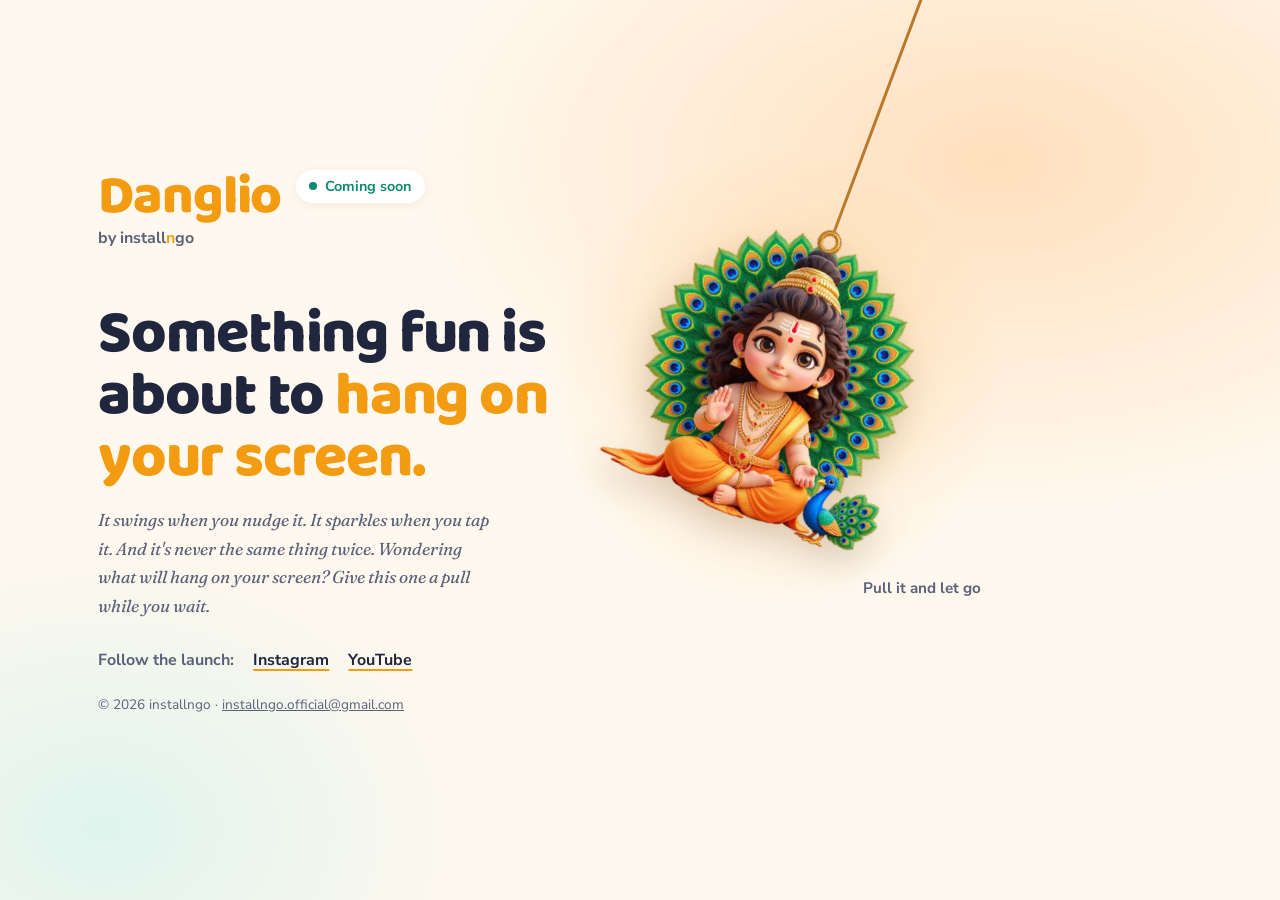
==== index.html @ 1ebda177 "Coming soon badge and new wording" ====
<!doctype html>
<html lang="en">
<head>
  <meta charset="utf-8">
  <meta name="viewport" content="width=device-width, initial-scale=1, viewport-fit=cover">
  <title>Danglio by installngo — something is dangling…</title>
  <meta name="description" content="Danglio: a little companion that dangles from the top of your screen. Pull it, flick it, let it go. Coming soon from installngo.">
  <meta name="theme-color" content="#FFF4E6">

  <!-- Link preview for WhatsApp, Instagram, Facebook and others -->
  <meta property="og:type" content="website">
  <meta property="og:site_name" content="installngo">
  <meta property="og:title" content="Danglio — something is dangling… 👀">
  <meta property="og:description" content="Pull it, flick it, let it go. Danglio is coming soon from installngo.">
  <meta property="og:url" content="https://www.installngo.com/">
  <meta property="og:image" content="https://www.installngo.com/assets/share.jpg">
  <meta property="og:image:width" content="1200">
  <meta property="og:image:height" content="630">
  <meta name="twitter:card" content="summary_large_image">
  <meta name="twitter:image" content="https://www.installngo.com/assets/share.jpg">

  <link rel="preload" as="image" href="/assets/murugan.webp">
  <link rel="preconnect" href="https://fonts.googleapis.com">
  <link rel="preconnect" href="https://fonts.gstatic.com" crossorigin>
  <link href="https://fonts.googleapis.com/css2?family=Baloo+2:wght@600;700;800&family=Fraunces:ital,opsz,wght@1,9..144,400&family=Nunito+Sans:wght@400;600;700&display=swap" rel="stylesheet">
  <style>
    :root {
      --cream: #fff8ee;
      --peach: #ffe6cf;
      --ink: #20263d;
      --muted: #5b6179;
      --saffron: #f39c12;
      --marigold: #ffb935;
      --peacock: #0e8a74;
      --rope: #b9782b;
      --card: #ffffff;
    }
    * { box-sizing: border-box; }
    html, body { margin: 0; }
    body {
      min-height: 100vh;
      min-height: 100dvh;
      color: var(--ink);
      font-family: "Nunito Sans", "Segoe UI", -apple-system, "Helvetica Neue", Arial, sans-serif;
      background:
        radial-gradient(60rem 36rem at 78% 18%, #ffe0bd 0%, transparent 60%),
        radial-gradient(40rem 30rem at 8% 92%, #dff4ee 0%, transparent 60%),
        var(--cream);
      -webkit-font-smoothing: antialiased;
      overflow-x: hidden;
    }
    .page {
      display: grid;
      grid-template-columns: 1.05fr 1fr;
      min-height: 100vh;
      min-height: 100dvh;
      width: min(100%, 1180px);
      margin-inline: auto;
      padding: 0 clamp(1.25rem, 4vw, 3rem);
    }

    /* The charm's stage: the cord hangs from the very top of the screen */
    .stage {
      position: fixed;
      inset: 0;
      z-index: 3;
      pointer-events: none; /* only the charm catches the pointer, like the app */
      overflow: visible;
    }
    .rope-svg {
      position: absolute;
      inset: 0;
      width: 100%;
      height: 100%;
      overflow: visible;
      pointer-events: none;
    }
    .rope-svg path {
      fill: none;
      stroke: var(--rope);
      stroke-width: 3;
      stroke-linecap: round;
      stroke-linejoin: round;
    }
    .glow {
      position: absolute;
      left: 0;
      top: 0;
      border-radius: 50%;
      background: radial-gradient(circle, rgba(255, 196, 92, 0.5) 0%, rgba(255, 196, 92, 0) 65%);
      pointer-events: none;
      will-change: transform;
    }
    .charm {
      pointer-events: auto;
      position: absolute;
      left: 0;
      top: 0;
      width: var(--charm-size, 280px);
      transform-origin: 50% 0;
      cursor: grab;
      touch-action: none;
      -webkit-user-drag: none;
      user-select: none;
      -webkit-tap-highlight-color: transparent;
      filter: drop-shadow(0 14px 18px rgba(80, 45, 10, 0.22));
      will-change: transform;
    }
    .charm.dragging { cursor: grabbing; }
    .spark {
      position: absolute;
      width: 8px;
      height: 8px;
      border-radius: 50%;
      background: var(--marigold);
      box-shadow: 0 0 8px rgba(255, 185, 53, 0.9);
      pointer-events: none;
    }
    .hint {
      position: absolute;
      left: 0;
      top: 0;
      margin: 0;
      white-space: nowrap;
      font-weight: 700;
      font-size: 0.95rem;
      color: var(--muted);
      pointer-events: none;
      transition: opacity 300ms ease-out;
    }

    /* The words */
    .copy {
      grid-column: 1;
      display: flex;
      flex-direction: column;
      justify-content: center;
      padding-block: 3rem 4rem;
    }
    .brand { display: flex; flex-direction: column; gap: 0.15rem; }
    .brand-row { display: flex; align-items: center; flex-wrap: wrap; gap: 0.5rem 0.9rem; }
    .brand-name {
      font-family: "Baloo 2", "Segoe UI", sans-serif;
      font-weight: 800;
      font-size: clamp(2.4rem, 5vw, 3.4rem);
      line-height: 1;
      letter-spacing: -0.02em;
      color: var(--saffron);
    }
    .brand-by { font-weight: 700; font-size: 1rem; color: var(--muted); }
    .brand-by b { color: var(--saffron); }
    .tag {
      display: inline-flex;
      align-self: flex-start;
      align-items: center;
      gap: 0.5rem;
      margin: 0;
      padding: 0.4rem 0.85rem;
      border-radius: 999px;
      background: #fff;
      box-shadow: 0 2px 10px rgba(120, 70, 20, 0.08);
      font-weight: 700;
      font-size: 0.9rem;
      color: var(--peacock);
    }
    .tag::before {
      content: "";
      width: 8px;
      height: 8px;
      border-radius: 50%;
      background: var(--peacock);
      animation: pulse 1.6s ease-in-out infinite;
    }
    @keyframes pulse { 50% { opacity: 0.25; } }
    h1 {
      margin: clamp(1.75rem, 6vh, 3.5rem) 0 0;
      font-family: "Baloo 2", "Segoe UI", sans-serif;
      font-weight: 800;
      font-size: clamp(2.1rem, 4.8vw, 3.8rem);
      line-height: 1.02;
      letter-spacing: -0.02em;
      max-width: 14ch;
    }
    h1 span { color: var(--saffron); }
    .lead {
      margin: 1.1rem 0 0;
      font-family: "Fraunces", Georgia, "Times New Roman", serif;
      font-style: italic;
      font-weight: 400;
      font-size: clamp(0.98rem, 1.35vw, 1.12rem);
      line-height: 1.65;
      color: var(--muted);
      max-width: 36ch;
    }
    .follow {
      display: flex;
      align-items: center;
      flex-wrap: wrap;
      gap: 0.4rem 1.2rem;
      margin: 1.8rem 0 0;
      font-weight: 700;
      color: var(--muted);
    }
    .follow a { color: var(--ink); text-decoration-color: var(--saffron); text-underline-offset: 4px; text-decoration-thickness: 2px; }
    footer {
      margin-top: 1.5rem;
      font-size: 0.85rem;
      color: var(--muted);
    }
    footer a { color: var(--muted); }

    /* Phones and narrow screens: charm in a block at the top, words below */
    @media (max-width: 820px) {
      .page { grid-template-columns: 1fr; }
      .stage {
        position: absolute;
        top: 0;
        left: 0;
        right: 0;
        bottom: auto;
        height: min(64vh, 560px);
        height: min(64dvh, 560px);
      }
      .copy { justify-content: flex-start; padding-block: calc(min(64vh, 560px) + 0.5rem) 2.5rem; padding-block: calc(min(64dvh, 560px) + 0.5rem) 2.5rem; }
      .hint { left: 50%; top: auto; bottom: 0.5rem; transform: translateX(-50%); font-size: 0.85rem; }
      h1 { margin-top: 1.25rem; }
    }
    @media (prefers-reduced-motion: reduce) {
      .tag::before { animation: none; }
    }
  </style>
</head>
<body>
  <div class="page">
    <section class="copy">
      <div class="brand">
        <div class="brand-row">
          <span class="brand-name">Danglio</span>
          <span class="tag">Coming soon</span>
        </div>
        <span class="brand-by">by install<b>n</b>go</span>
      </div>
      <h1>Something fun is about to <span>hang on your screen.</span></h1>
      <p class="lead">It swings when you nudge it. It sparkles when you tap it. And it's never the same thing twice. Wondering what will hang on your screen? Give this one a pull while you wait.</p>
      <p class="follow">
        Follow the launch:
        <a href="https://www.instagram.com/installngo" target="_blank" rel="noopener">Instagram</a>
        <a href="https://www.youtube.com/@installngo" target="_blank" rel="noopener">YouTube</a>
      </p>
      <footer>© 2026 installngo · <a href="mailto:installngo.official@gmail.com">installngo.official@gmail.com</a></footer>
    </section>

  </div>

  <section class="stage" id="stage" aria-label="A charm hanging from the top of the screen. Pull it and let go, or tap it.">
    <svg class="rope-svg" id="ropeSvg" aria-hidden="true"><path id="rope" d=""></path></svg>
    <div class="glow" id="glow" aria-hidden="true"></div>
    <img class="charm" id="charm" src="/assets/murugan.webp" alt="Little Murugan charm" draggable="false">
    <p class="hint" id="hint">Pull it and let go</p>
  </section>

  <script src="/assets/pendulum.js" defer></script>
</body>
</html>
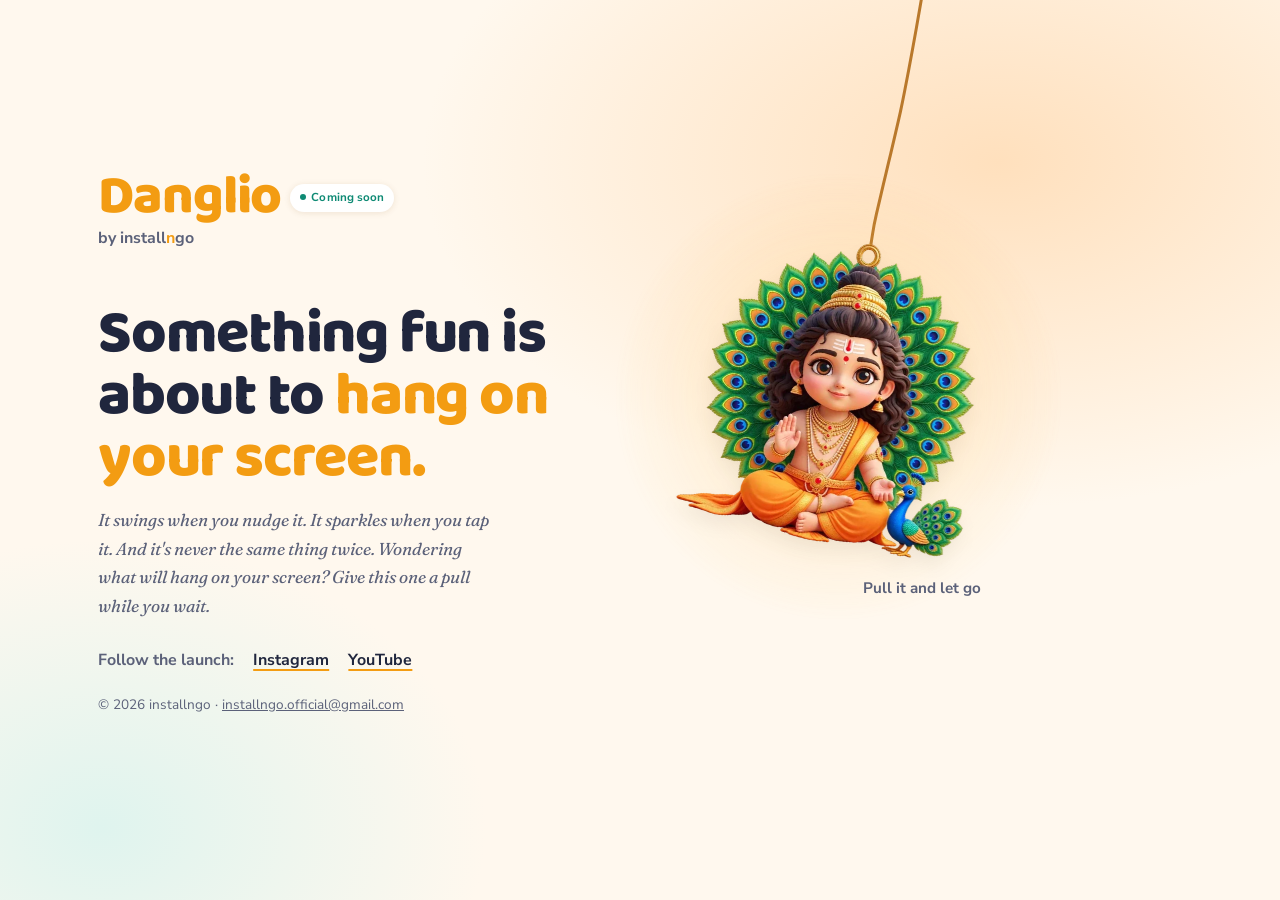
==== commit 19489c6e: "Coming soon badge and new wording" ====
--- a/index.html
+++ b/index.html
@@ -89,7 +89,7 @@
       border-radius: 50%;
       background: radial-gradient(circle, rgba(255, 196, 92, 0.5) 0%, rgba(255, 196, 92, 0) 65%);
       pointer-events: none;
-      will-change: transform;
+      will-change: transform, opacity;
     }
     .charm {
       pointer-events: auto;
@@ -103,8 +103,7 @@
       -webkit-user-drag: none;
       user-select: none;
       -webkit-tap-highlight-color: transparent;
-      filter: drop-shadow(0 14px 18px rgba(80, 45, 10, 0.22));
-      will-change: transform;
+      will-change: transform; /* its shadow is part of the image */
     }
     .charm.dragging { cursor: grabbing; }
     .spark {
@@ -140,33 +139,46 @@
     .brand { display: flex; flex-direction: column; gap: 0.15rem; }
     .brand-row { display: flex; align-items: center; flex-wrap: wrap; gap: 0.5rem 0.9rem; }
     .brand-name {
+      --brand-size: clamp(2.4rem, 5vw, 3.4rem);
       font-family: "Baloo 2", "Segoe UI", sans-serif;
       font-weight: 800;
-      font-size: clamp(2.4rem, 5vw, 3.4rem);
+      font-size: var(--brand-size);
+      white-space: nowrap;
       line-height: 1;
       letter-spacing: -0.02em;
       color: var(--saffron);
     }
     .brand-by { font-weight: 700; font-size: 1rem; color: var(--muted); }
     .brand-by b { color: var(--saffron); }
+    /* "Coming soon" sits right after the o of Danglio: the same height as
+       that o (0.51 of the font size in Baloo 2) and on the same baseline. */
     .tag {
-      display: inline-flex;
-      align-self: flex-start;
-      align-items: center;
-      gap: 0.5rem;
-      margin: 0;
-      padding: 0.4rem 0.85rem;
+      display: inline-block;
+      overflow: hidden; /* makes its bottom edge sit on the text baseline */
+      vertical-align: baseline;
+      height: calc(var(--brand-size) * 0.51);
+      line-height: calc(var(--brand-size) * 0.51);
+      margin-left: calc(var(--brand-size) * 0.16);
+      padding: 0 0.6rem;
       border-radius: 999px;
       background: #fff;
-      box-shadow: 0 2px 10px rgba(120, 70, 20, 0.08);
+      box-shadow: 0 1px 6px rgba(120, 70, 20, 0.12);
+      font-family: "Nunito Sans", "Segoe UI", sans-serif;
+      font-size: 0.72rem;
       font-weight: 700;
-      font-size: 0.9rem;
+      letter-spacing: 0.01em;
       color: var(--peacock);
+      white-space: nowrap;
     }
     .tag::before {
       content: "";
-      width: 8px;
-      height: 8px;
+      display: inline-block;
+      width: 6px;
+      height: 6px;
+      margin-right: 0.35rem;
+      vertical-align: middle;
+      position: relative;
+      top: -1px;
       border-radius: 50%;
       background: var(--peacock);
       animation: pulse 1.6s ease-in-out infinite;
@@ -235,8 +247,7 @@
     <section class="copy">
       <div class="brand">
         <div class="brand-row">
-          <span class="brand-name">Danglio</span>
-          <span class="tag">Coming soon</span>
+          <span class="brand-name">Danglio<span class="tag">Coming soon</span></span>
         </div>
         <span class="brand-by">by install<b>n</b>go</span>
       </div>
@@ -253,7 +264,7 @@
   </div>
 
   <section class="stage" id="stage" aria-label="A charm hanging from the top of the screen. Pull it and let go, or tap it.">
-    <svg class="rope-svg" id="ropeSvg" aria-hidden="true"><path id="rope" d=""></path></svg>
+    <svg class="rope-svg" aria-hidden="true"><path id="rope" d=""></path></svg>
     <div class="glow" id="glow" aria-hidden="true"></div>
     <img class="charm" id="charm" src="/assets/murugan.webp" alt="Little Murugan charm" draggable="false">
     <p class="hint" id="hint">Pull it and let go</p>
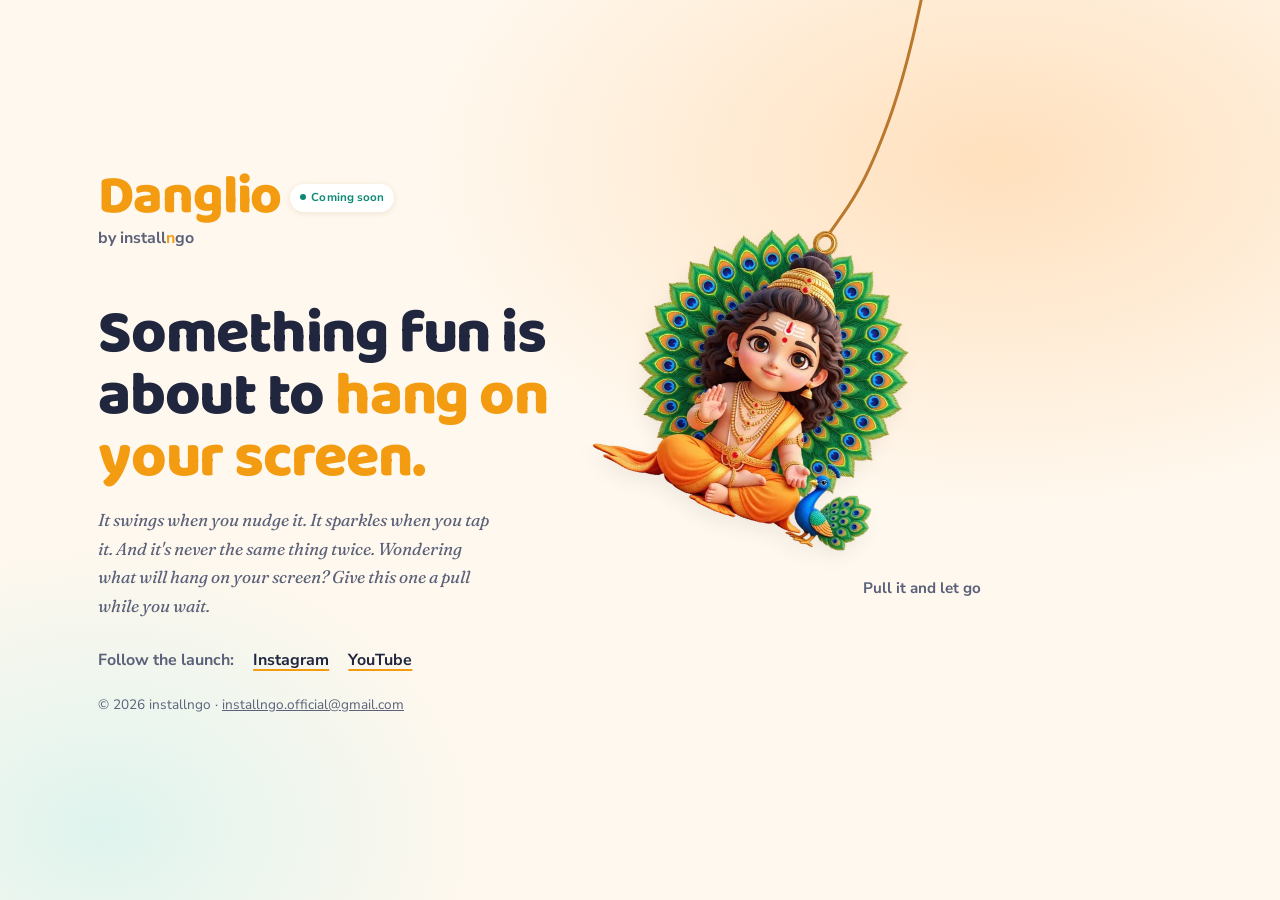
==== commit 1428bb9c: "Danglio coming soon: final tuning" ====
--- a/index.html
+++ b/index.html
@@ -67,29 +67,21 @@
       pointer-events: none; /* only the charm catches the pointer, like the app */
       overflow: visible;
     }
-    .rope-svg {
+    .rope-canvas {
       position: absolute;
       inset: 0;
       width: 100%;
       height: 100%;
-      overflow: visible;
-      pointer-events: none;
-    }
-    .rope-svg path {
-      fill: none;
-      stroke: var(--rope);
-      stroke-width: 3;
-      stroke-linecap: round;
-      stroke-linejoin: round;
+      pointer-events: none;
     }
     .glow {
       position: absolute;
       left: 0;
       top: 0;
       border-radius: 50%;
-      background: radial-gradient(circle, rgba(255, 196, 92, 0.5) 0%, rgba(255, 196, 92, 0) 65%);
-      pointer-events: none;
-      will-change: transform, opacity;
+      background: radial-gradient(circle, rgba(255, 196, 92, 0.6) 0%, rgba(255, 196, 92, 0) 65%);
+      opacity: 0; /* only flashes when the charm is tapped */
+      pointer-events: none;
     }
     .charm {
       pointer-events: auto;
@@ -231,9 +223,9 @@
         right: 0;
         bottom: auto;
         height: min(64vh, 560px);
-        height: min(64dvh, 560px);
+        height: min(64svh, 560px); /* svh: stays put when the address bar moves */
       }
-      .copy { justify-content: flex-start; padding-block: calc(min(64vh, 560px) + 0.5rem) 2.5rem; padding-block: calc(min(64dvh, 560px) + 0.5rem) 2.5rem; }
+      .copy { justify-content: flex-start; padding-block: calc(min(64vh, 560px) + 0.5rem) 2.5rem; padding-block: calc(min(64svh, 560px) + 0.5rem) 2.5rem; }
       .hint { left: 50%; top: auto; bottom: 0.5rem; transform: translateX(-50%); font-size: 0.85rem; }
       h1 { margin-top: 1.25rem; }
     }
@@ -264,9 +256,9 @@
   </div>
 
   <section class="stage" id="stage" aria-label="A charm hanging from the top of the screen. Pull it and let go, or tap it.">
-    <svg class="rope-svg" aria-hidden="true"><path id="rope" d=""></path></svg>
+    <canvas class="rope-canvas" id="ropeCanvas" aria-hidden="true"></canvas>
     <div class="glow" id="glow" aria-hidden="true"></div>
-    <img class="charm" id="charm" src="/assets/murugan.webp" alt="Little Murugan charm" draggable="false">
+    <img class="charm" id="charm" decoding="async" src="/assets/murugan.webp" alt="Little Murugan charm" draggable="false">
     <p class="hint" id="hint">Pull it and let go</p>
   </section>
 
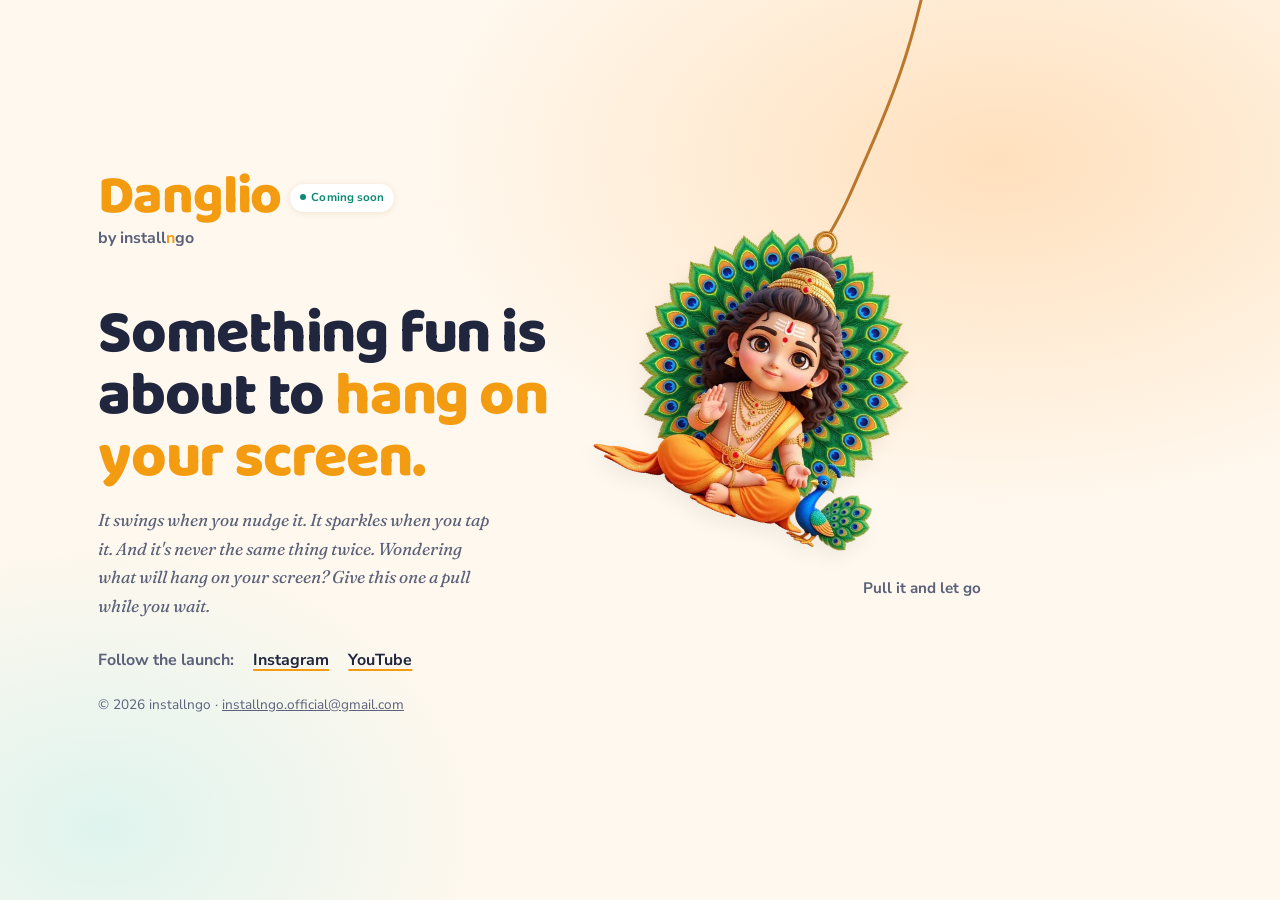
==== commit 21e37e57: "Fix phone cache" ====
--- a/index.html
+++ b/index.html
@@ -19,7 +19,7 @@
   <meta name="twitter:card" content="summary_large_image">
   <meta name="twitter:image" content="https://www.installngo.com/assets/share.jpg">
 
-  <link rel="preload" as="image" href="/assets/murugan.webp">
+  <link rel="preload" as="image" href="/assets/murugan.webp?v=10">
   <link rel="preconnect" href="https://fonts.googleapis.com">
   <link rel="preconnect" href="https://fonts.gstatic.com" crossorigin>
   <link href="https://fonts.googleapis.com/css2?family=Baloo+2:wght@600;700;800&family=Fraunces:ital,opsz,wght@1,9..144,400&family=Nunito+Sans:wght@400;600;700&display=swap" rel="stylesheet">
@@ -258,10 +258,10 @@
   <section class="stage" id="stage" aria-label="A charm hanging from the top of the screen. Pull it and let go, or tap it.">
     <canvas class="rope-canvas" id="ropeCanvas" aria-hidden="true"></canvas>
     <div class="glow" id="glow" aria-hidden="true"></div>
-    <img class="charm" id="charm" decoding="async" src="/assets/murugan.webp" alt="Little Murugan charm" draggable="false">
+    <img class="charm" id="charm" decoding="async" src="/assets/murugan.webp?v=10" alt="Little Murugan charm" draggable="false">
     <p class="hint" id="hint">Pull it and let go</p>
   </section>
 
-  <script src="/assets/pendulum.js" defer></script>
+  <script src="/assets/pendulum.js?v=10" defer></script>
 </body>
 </html>
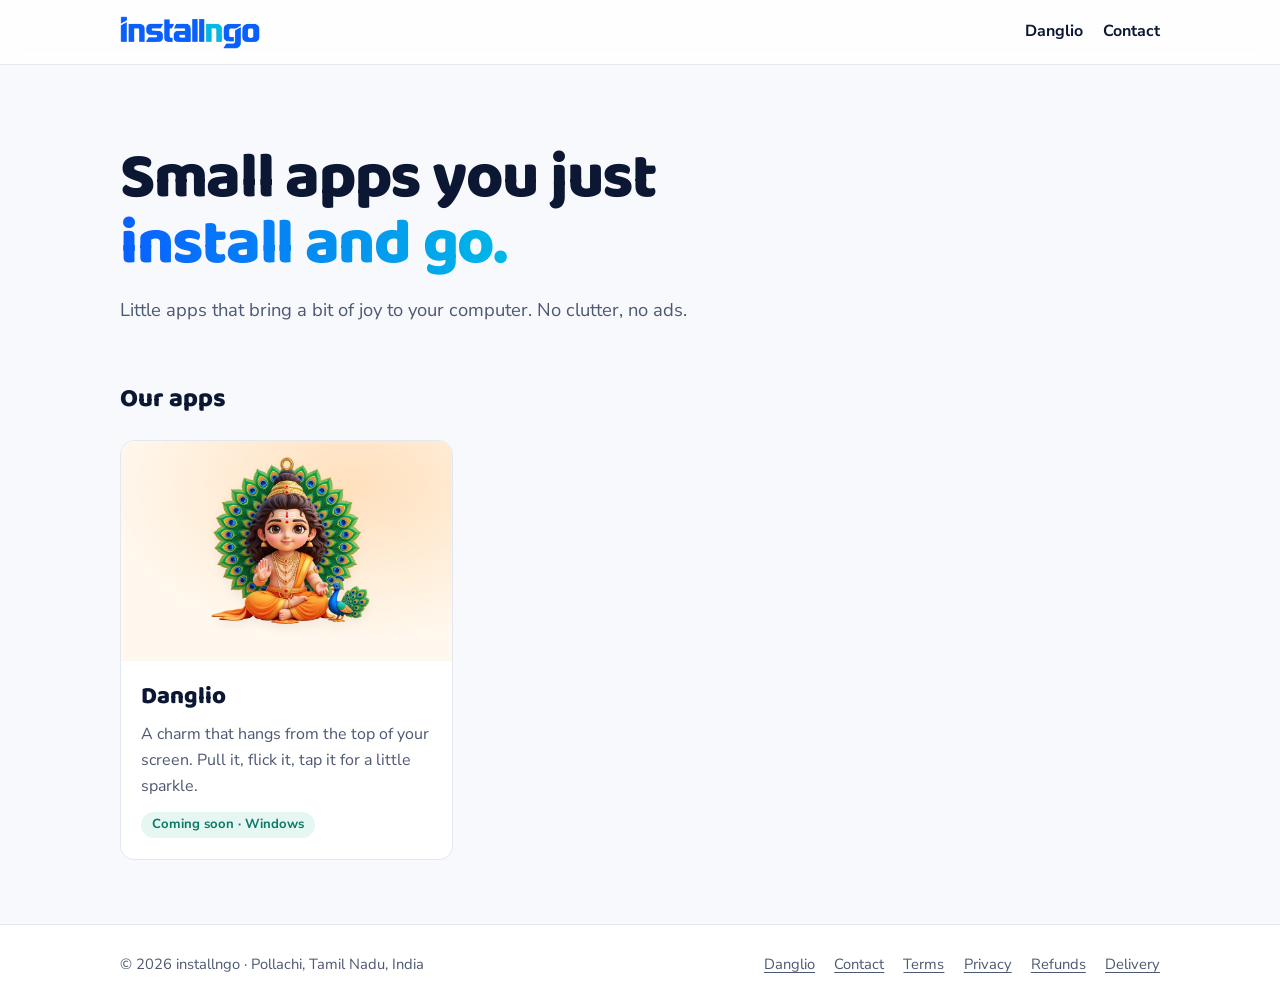
==== commit bf73e935: "pre-production release of danglio" ====
--- a/index.html
+++ b/index.html
@@ -1,267 +1,80 @@
 <!doctype html>
-<html lang="en">
+<html lang="en-IN">
 <head>
   <meta charset="utf-8">
   <meta name="viewport" content="width=device-width, initial-scale=1, viewport-fit=cover">
-  <title>Danglio by installngo — something is dangling…</title>
-  <meta name="description" content="Danglio: a little companion that dangles from the top of your screen. Pull it, flick it, let it go. Coming soon from installngo.">
-  <meta name="theme-color" content="#FFF4E6">
-
-  <!-- Link preview for WhatsApp, Instagram, Facebook and others -->
+  <title>installngo — small apps you just install and go</title>
+  <meta name="description" content="installngo makes small, delightful apps for your computer. Our first app, Danglio, hangs a charm from the top of your screen. Coming soon on the Microsoft Store.">
+  <meta name="robots" content="index, follow">
+  <link rel="canonical" href="https://www.installngo.com/">
+  <meta name="theme-color" content="#ffffff">
   <meta property="og:type" content="website">
   <meta property="og:site_name" content="installngo">
-  <meta property="og:title" content="Danglio — something is dangling… 👀">
-  <meta property="og:description" content="Pull it, flick it, let it go. Danglio is coming soon from installngo.">
+  <meta property="og:locale" content="en_IN">
+  <meta property="og:title" content="installngo — small apps you just install and go">
+  <meta property="og:description" content="installngo makes small, delightful apps for your computer. Our first app, Danglio, hangs a charm from the top of your screen. Coming soon on the Microsoft Store.">
   <meta property="og:url" content="https://www.installngo.com/">
-  <meta property="og:image" content="https://www.installngo.com/assets/share.jpg">
+  <meta property="og:image" content="https://www.installngo.com/assets/installngo-share.jpg">
   <meta property="og:image:width" content="1200">
   <meta property="og:image:height" content="630">
   <meta name="twitter:card" content="summary_large_image">
-  <meta name="twitter:image" content="https://www.installngo.com/assets/share.jpg">
-
-  <link rel="preload" as="image" href="/assets/murugan.webp?v=10">
+  <meta name="twitter:title" content="installngo — small apps you just install and go">
+  <meta name="twitter:description" content="installngo makes small, delightful apps for your computer. Our first app, Danglio, hangs a charm from the top of your screen. Coming soon on the Microsoft Store.">
+  <meta name="twitter:image" content="https://www.installngo.com/assets/installngo-share.jpg">
+  <link rel="icon" href="/favicon.ico?v=2" sizes="48x48">
+  <link rel="icon" href="/assets/favicon-96.png?v=2" type="image/png" sizes="96x96">
+  <link rel="apple-touch-icon" href="/assets/apple-touch-icon.png?v=2">
+  <link rel="manifest" href="/site.webmanifest">
   <link rel="preconnect" href="https://fonts.googleapis.com">
   <link rel="preconnect" href="https://fonts.gstatic.com" crossorigin>
-  <link href="https://fonts.googleapis.com/css2?family=Baloo+2:wght@600;700;800&family=Fraunces:ital,opsz,wght@1,9..144,400&family=Nunito+Sans:wght@400;600;700&display=swap" rel="stylesheet">
-  <style>
-    :root {
-      --cream: #fff8ee;
-      --peach: #ffe6cf;
-      --ink: #20263d;
-      --muted: #5b6179;
-      --saffron: #f39c12;
-      --marigold: #ffb935;
-      --peacock: #0e8a74;
-      --rope: #b9782b;
-      --card: #ffffff;
-    }
-    * { box-sizing: border-box; }
-    html, body { margin: 0; }
-    body {
-      min-height: 100vh;
-      min-height: 100dvh;
-      color: var(--ink);
-      font-family: "Nunito Sans", "Segoe UI", -apple-system, "Helvetica Neue", Arial, sans-serif;
-      background:
-        radial-gradient(60rem 36rem at 78% 18%, #ffe0bd 0%, transparent 60%),
-        radial-gradient(40rem 30rem at 8% 92%, #dff4ee 0%, transparent 60%),
-        var(--cream);
-      -webkit-font-smoothing: antialiased;
-      overflow-x: hidden;
-    }
-    .page {
-      display: grid;
-      grid-template-columns: 1.05fr 1fr;
-      min-height: 100vh;
-      min-height: 100dvh;
-      width: min(100%, 1180px);
-      margin-inline: auto;
-      padding: 0 clamp(1.25rem, 4vw, 3rem);
-    }
-
-    /* The charm's stage: the cord hangs from the very top of the screen */
-    .stage {
-      position: fixed;
-      inset: 0;
-      z-index: 3;
-      pointer-events: none; /* only the charm catches the pointer, like the app */
-      overflow: visible;
-    }
-    .rope-canvas {
-      position: absolute;
-      inset: 0;
-      width: 100%;
-      height: 100%;
-      pointer-events: none;
-    }
-    .glow {
-      position: absolute;
-      left: 0;
-      top: 0;
-      border-radius: 50%;
-      background: radial-gradient(circle, rgba(255, 196, 92, 0.6) 0%, rgba(255, 196, 92, 0) 65%);
-      opacity: 0; /* only flashes when the charm is tapped */
-      pointer-events: none;
-    }
-    .charm {
-      pointer-events: auto;
-      position: absolute;
-      left: 0;
-      top: 0;
-      width: var(--charm-size, 280px);
-      transform-origin: 50% 0;
-      cursor: grab;
-      touch-action: none;
-      -webkit-user-drag: none;
-      user-select: none;
-      -webkit-tap-highlight-color: transparent;
-      will-change: transform; /* its shadow is part of the image */
-    }
-    .charm.dragging { cursor: grabbing; }
-    .spark {
-      position: absolute;
-      width: 8px;
-      height: 8px;
-      border-radius: 50%;
-      background: var(--marigold);
-      box-shadow: 0 0 8px rgba(255, 185, 53, 0.9);
-      pointer-events: none;
-    }
-    .hint {
-      position: absolute;
-      left: 0;
-      top: 0;
-      margin: 0;
-      white-space: nowrap;
-      font-weight: 700;
-      font-size: 0.95rem;
-      color: var(--muted);
-      pointer-events: none;
-      transition: opacity 300ms ease-out;
-    }
-
-    /* The words */
-    .copy {
-      grid-column: 1;
-      display: flex;
-      flex-direction: column;
-      justify-content: center;
-      padding-block: 3rem 4rem;
-    }
-    .brand { display: flex; flex-direction: column; gap: 0.15rem; }
-    .brand-row { display: flex; align-items: center; flex-wrap: wrap; gap: 0.5rem 0.9rem; }
-    .brand-name {
-      --brand-size: clamp(2.4rem, 5vw, 3.4rem);
-      font-family: "Baloo 2", "Segoe UI", sans-serif;
-      font-weight: 800;
-      font-size: var(--brand-size);
-      white-space: nowrap;
-      line-height: 1;
-      letter-spacing: -0.02em;
-      color: var(--saffron);
-    }
-    .brand-by { font-weight: 700; font-size: 1rem; color: var(--muted); }
-    .brand-by b { color: var(--saffron); }
-    /* "Coming soon" sits right after the o of Danglio: the same height as
-       that o (0.51 of the font size in Baloo 2) and on the same baseline. */
-    .tag {
-      display: inline-block;
-      overflow: hidden; /* makes its bottom edge sit on the text baseline */
-      vertical-align: baseline;
-      height: calc(var(--brand-size) * 0.51);
-      line-height: calc(var(--brand-size) * 0.51);
-      margin-left: calc(var(--brand-size) * 0.16);
-      padding: 0 0.6rem;
-      border-radius: 999px;
-      background: #fff;
-      box-shadow: 0 1px 6px rgba(120, 70, 20, 0.12);
-      font-family: "Nunito Sans", "Segoe UI", sans-serif;
-      font-size: 0.72rem;
-      font-weight: 700;
-      letter-spacing: 0.01em;
-      color: var(--peacock);
-      white-space: nowrap;
-    }
-    .tag::before {
-      content: "";
-      display: inline-block;
-      width: 6px;
-      height: 6px;
-      margin-right: 0.35rem;
-      vertical-align: middle;
-      position: relative;
-      top: -1px;
-      border-radius: 50%;
-      background: var(--peacock);
-      animation: pulse 1.6s ease-in-out infinite;
-    }
-    @keyframes pulse { 50% { opacity: 0.25; } }
-    h1 {
-      margin: clamp(1.75rem, 6vh, 3.5rem) 0 0;
-      font-family: "Baloo 2", "Segoe UI", sans-serif;
-      font-weight: 800;
-      font-size: clamp(2.1rem, 4.8vw, 3.8rem);
-      line-height: 1.02;
-      letter-spacing: -0.02em;
-      max-width: 14ch;
-    }
-    h1 span { color: var(--saffron); }
-    .lead {
-      margin: 1.1rem 0 0;
-      font-family: "Fraunces", Georgia, "Times New Roman", serif;
-      font-style: italic;
-      font-weight: 400;
-      font-size: clamp(0.98rem, 1.35vw, 1.12rem);
-      line-height: 1.65;
-      color: var(--muted);
-      max-width: 36ch;
-    }
-    .follow {
-      display: flex;
-      align-items: center;
-      flex-wrap: wrap;
-      gap: 0.4rem 1.2rem;
-      margin: 1.8rem 0 0;
-      font-weight: 700;
-      color: var(--muted);
-    }
-    .follow a { color: var(--ink); text-decoration-color: var(--saffron); text-underline-offset: 4px; text-decoration-thickness: 2px; }
-    footer {
-      margin-top: 1.5rem;
-      font-size: 0.85rem;
-      color: var(--muted);
-    }
-    footer a { color: var(--muted); }
-
-    /* Phones and narrow screens: charm in a block at the top, words below */
-    @media (max-width: 820px) {
-      .page { grid-template-columns: 1fr; }
-      .stage {
-        position: absolute;
-        top: 0;
-        left: 0;
-        right: 0;
-        bottom: auto;
-        height: min(64vh, 560px);
-        height: min(64svh, 560px); /* svh: stays put when the address bar moves */
-      }
-      .copy { justify-content: flex-start; padding-block: calc(min(64vh, 560px) + 0.5rem) 2.5rem; padding-block: calc(min(64svh, 560px) + 0.5rem) 2.5rem; }
-      .hint { left: 50%; top: auto; bottom: 0.5rem; transform: translateX(-50%); font-size: 0.85rem; }
-      h1 { margin-top: 1.25rem; }
-    }
-    @media (prefers-reduced-motion: reduce) {
-      .tag::before { animation: none; }
-    }
-  </style>
+  <link href="https://fonts.googleapis.com/css2?family=Baloo+2:wght@700;800&family=Nunito+Sans:wght@400;600;700&display=swap" rel="stylesheet">
+  <link rel="stylesheet" href="/assets/site.css?v=2">
+  <script type="application/ld+json">{"@context":"https://schema.org","@type":"Organization","@id":"https://www.installngo.com/#org","name":"installngo","url":"https://www.installngo.com/","logo":"https://www.installngo.com/assets/installngo-logo.png","email":"installngo.official@gmail.com","founder":{"@type":"Person","name":"Prabaharan Krishnakumar"},"address":{"@type":"PostalAddress","addressLocality":"Pollachi","addressRegion":"Tamil Nadu","addressCountry":"IN"},"sameAs":["https://www.instagram.com/installngo","https://www.youtube.com/@installngo"]}</script>
+  <script type="application/ld+json">{"@context":"https://schema.org","@type":"WebSite","@id":"https://www.installngo.com/#website","name":"installngo","url":"https://www.installngo.com/","publisher":{"@id":"https://www.installngo.com/#org"},"inLanguage":"en-IN"}</script>
 </head>
 <body>
-  <div class="page">
-    <section class="copy">
-      <div class="brand">
-        <div class="brand-row">
-          <span class="brand-name">Danglio<span class="tag">Coming soon</span></span>
-        </div>
-        <span class="brand-by">by install<b>n</b>go</span>
-      </div>
-      <h1>Something fun is about to <span>hang on your screen.</span></h1>
-      <p class="lead">It swings when you nudge it. It sparkles when you tap it. And it's never the same thing twice. Wondering what will hang on your screen? Give this one a pull while you wait.</p>
-      <p class="follow">
-        Follow the launch:
-        <a href="https://www.instagram.com/installngo" target="_blank" rel="noopener">Instagram</a>
-        <a href="https://www.youtube.com/@installngo" target="_blank" rel="noopener">YouTube</a>
-      </p>
-      <footer>© 2026 installngo · <a href="mailto:installngo.official@gmail.com">installngo.official@gmail.com</a></footer>
+  <header class="site-head">
+    <div class="wrap">
+      <a class="logo" href="/"><img src="/assets/installngo-logo.png" alt="installngo" width="140" height="33"></a>
+      <nav class="site-nav" aria-label="Main">
+        <a href="/danglio">Danglio</a>
+        <a href="/contact">Contact</a>
+      </nav>
+    </div>
+  </header>
+  <main>
+    <section class="hero wrap">
+      <h1>Small apps you just <span>install and go.</span></h1>
+      <p>Little apps that bring a bit of joy to your computer. No clutter, no ads.</p>
     </section>
 
-  </div>
+    <section class="wrap" aria-labelledby="apps-title">
+      <h2 class="section-title" id="apps-title">Our apps</h2>
+      <ul class="products">
+        <li class="product">
+          <div class="product__art"><img src="/assets/murugan.webp?v=10" alt="A Little Murugan charm hanging on a golden cord" width="190" height="190" loading="lazy"></div>
+          <div class="product__body">
+            <h3 class="product__name"><a href="/danglio">Danglio</a></h3>
+            <p>A charm that hangs from the top of your screen. Pull it, flick it, tap it for a little sparkle.</p>
+            <span class="badge">Coming soon · Windows</span>
+          </div>
+        </li>
+      </ul>
 
-  <section class="stage" id="stage" aria-label="A charm hanging from the top of the screen. Pull it and let go, or tap it.">
-    <canvas class="rope-canvas" id="ropeCanvas" aria-hidden="true"></canvas>
-    <div class="glow" id="glow" aria-hidden="true"></div>
-    <img class="charm" id="charm" decoding="async" src="/assets/murugan.webp?v=10" alt="Little Murugan charm" draggable="false">
-    <p class="hint" id="hint">Pull it and let go</p>
-  </section>
-
-  <script src="/assets/pendulum.js?v=10" defer></script>
+    </section>
+  </main>
+  <footer class="site-foot">
+    <div class="wrap">
+      <span>© 2026 installngo · Pollachi, Tamil Nadu, India</span>
+      <nav aria-label="Legal and help">
+        <a href="/danglio">Danglio</a>
+        <a href="/contact">Contact</a>
+        <a href="/terms">Terms</a>
+        <a href="/privacy">Privacy</a>
+        <a href="/refunds">Refunds</a>
+        <a href="/delivery">Delivery</a>
+      </nav>
+    </div>
+  </footer>
 </body>
 </html>
--- a/assets/site.css
+++ b/assets/site.css
@@ -0,0 +1,115 @@
+/* installngo.com: shared look for the home page, the policy pages and 404.
+   (The Danglio page has its own warm styles; it only borrows the footer.) */
+
+:root {
+  --ink: #0b1733;
+  --muted: #4d5872;
+  --line: #e3e8f0;
+  --bg: #f7f9fc;
+  --card: #ffffff;
+  --link: #0960ff;
+  --blue: #0960ff;
+  --cyan: #00b8e6;
+  --saffron: #f39c12;
+  --radius: 14px;
+}
+
+* { box-sizing: border-box; }
+html, body { margin: 0; }
+body {
+  min-height: 100vh;
+  display: flex;
+  flex-direction: column;
+  color: var(--ink);
+  background: var(--bg);
+  font-family: "Nunito Sans", "Segoe UI", -apple-system, "Helvetica Neue", Arial, sans-serif;
+  font-size: 1rem;
+  line-height: 1.6;
+  -webkit-font-smoothing: antialiased;
+}
+img { max-width: 100%; }
+a { color: var(--link); text-underline-offset: 3px; }
+a:hover { text-decoration-thickness: 2px; }
+:focus-visible { outline: 3px solid var(--blue); outline-offset: 2px; border-radius: 4px; }
+
+.wrap { width: min(100%, 1120px); margin-inline: auto; padding-inline: clamp(1rem, 4vw, 2.5rem); }
+
+/* Header */
+.site-head { border-bottom: 1px solid var(--line); background: rgba(255, 255, 255, 0.85); backdrop-filter: saturate(1.4) blur(8px); position: sticky; top: 0; z-index: 10; }
+.site-head .wrap { display: flex; align-items: center; justify-content: space-between; gap: 1rem; height: 64px; }
+.logo { display: inline-flex; align-items: center; text-decoration: none; }
+.logo img { display: block; width: auto; height: 33px; }
+.site-nav { display: flex; gap: 1.25rem; font-weight: 700; }
+.site-nav a { color: var(--ink); text-decoration: none; }
+.site-nav a:hover, .site-nav a[aria-current="page"] { color: var(--link); }
+
+main { flex: 1; }
+
+/* Footer */
+.site-foot { margin-top: 4rem; border-top: 1px solid var(--line); background: var(--card); font-size: 0.92rem; color: var(--muted); }
+.site-foot .wrap { display: flex; flex-wrap: wrap; align-items: center; justify-content: space-between; gap: 1rem 2rem; padding-block: 1.75rem; }
+.site-foot nav { display: flex; flex-wrap: wrap; gap: 0.4rem 1.2rem; }
+.site-foot a { color: var(--muted); }
+.site-foot a:hover { color: var(--ink); }
+
+/* Home */
+.hero { padding-block: clamp(3rem, 9vh, 6rem) clamp(2rem, 6vh, 4rem); }
+.hero h1 { margin: 0; max-width: 16ch; font-family: "Baloo 2", "Segoe UI", sans-serif; font-weight: 800; font-size: clamp(2.3rem, 5.4vw, 4rem); line-height: 1.03; letter-spacing: -0.02em; }
+.hero h1 span { background: linear-gradient(90deg, #0960ff, #00b8e6); -webkit-background-clip: text; background-clip: text; color: transparent; }
+.hero p { max-width: 52ch; margin: 1.1rem 0 0; font-size: 1.15rem; color: var(--muted); }
+.section-title { margin: 0 0 1.25rem; font-family: "Baloo 2", "Segoe UI", sans-serif; font-size: 1.6rem; font-weight: 800; }
+
+.products { display: grid; grid-template-columns: repeat(auto-fill, minmax(290px, 1fr)); gap: 1.25rem; margin: 0; padding: 0; list-style: none; }
+.product { position: relative; display: flex; flex-direction: column; overflow: hidden; border: 1px solid var(--line); border-radius: var(--radius); background: var(--card); transition: box-shadow 160ms ease, transform 160ms ease; }
+.product:hover { box-shadow: 0 10px 30px rgba(11, 23, 51, 0.08); transform: translateY(-2px); }
+.product__art { display: grid; place-items: center; height: 220px; background: radial-gradient(22rem 14rem at 70% 20%, #ffe0bd 0%, transparent 70%), #fff8ee; }
+.product__art img { height: 190px; width: auto; }
+.product__body { padding: 1.1rem 1.25rem 1.3rem; }
+.product__name { margin: 0; font-family: "Baloo 2", "Segoe UI", sans-serif; font-size: 1.5rem; font-weight: 800; }
+.product__name a { color: var(--ink); text-decoration: none; }
+.product__name a::after { content: ""; position: absolute; inset: 0; } /* whole card is the link */
+.product__body p { margin: 0.35rem 0 0; color: var(--muted); }
+.badge { display: inline-block; margin-top: 0.8rem; padding: 0.15rem 0.7rem; border-radius: 999px; background: #e6f6f2; color: #0b7a66; font-size: 0.82rem; font-weight: 700; }
+.product--soon .product__art { background: repeating-linear-gradient(135deg, #f1f5fb 0 12px, #eaf0f8 12px 24px); }
+.product--soon .product__art span { font-family: "Baloo 2", sans-serif; font-weight: 800; font-size: 3rem; color: #b8c4d8; }
+
+.values { display: grid; grid-template-columns: repeat(auto-fit, minmax(220px, 1fr)); gap: 1.25rem; margin-top: 3.5rem; }
+.values div { padding: 1.25rem; border-radius: var(--radius); background: var(--card); border: 1px solid var(--line); }
+.values h3 { margin: 0 0 0.3rem; font-size: 1.05rem; }
+.values p { margin: 0; color: var(--muted); font-size: 0.95rem; }
+
+/* Policy pages */
+.doc { max-width: 72ch; padding-block: clamp(2rem, 6vh, 3.5rem) 0; }
+.doc h1 { margin: 0; font-family: "Baloo 2", "Segoe UI", sans-serif; font-size: clamp(2rem, 4vw, 2.6rem); line-height: 1.1; letter-spacing: -0.01em; }
+.doc .updated { margin: 0.4rem 0 2rem; color: var(--muted); font-size: 0.92rem; }
+.doc h2 { margin: 2.2rem 0 0.5rem; font-size: 1.25rem; line-height: 1.3; }
+.doc h3 { margin: 1.4rem 0 0.3rem; font-size: 1.05rem; }
+.doc p, .doc li { color: #26314d; }
+.doc ul { padding-left: 1.3rem; }
+.doc li + li { margin-top: 0.3rem; }
+.doc table { width: 100%; border-collapse: collapse; margin: 0.75rem 0; font-size: 0.95rem; }
+.doc th, .doc td { padding: 0.55rem 0.7rem; border: 1px solid var(--line); text-align: left; vertical-align: top; }
+.doc th { background: #eef3f9; }
+.doc .table-scroll { overflow-x: auto; }
+.summary { margin: 0 0 1.5rem; padding: 1rem 1.2rem; border-left: 4px solid var(--blue); border-radius: 0 10px 10px 0; background: #eaf6fd; }
+.summary p { margin: 0; }
+.summary p + p { margin-top: 0.4rem; }
+
+.contact-cards { display: grid; grid-template-columns: repeat(auto-fit, minmax(230px, 1fr)); gap: 1rem; margin: 1.5rem 0; }
+.contact-cards div { padding: 1.1rem 1.2rem; border: 1px solid var(--line); border-radius: var(--radius); background: var(--card); }
+.contact-cards h2 { margin: 0 0 0.3rem; font-size: 1rem; }
+.contact-cards p { margin: 0; }
+
+.notfound { text-align: center; padding-block: 6rem 2rem; }
+.notfound h1 { font-family: "Baloo 2", sans-serif; font-size: clamp(2.2rem, 5vw, 3.2rem); margin: 0; }
+.notfound p { color: var(--muted); }
+
+@media (max-width: 560px) {
+  .site-nav { gap: 0.9rem; font-size: 0.95rem; }
+  .logo img { height: 27px; }
+}
+@media (prefers-reduced-motion: reduce) {
+  .product { transition: none; }
+  .product:hover { transform: none; }
+}
+.muted { color: var(--muted); }
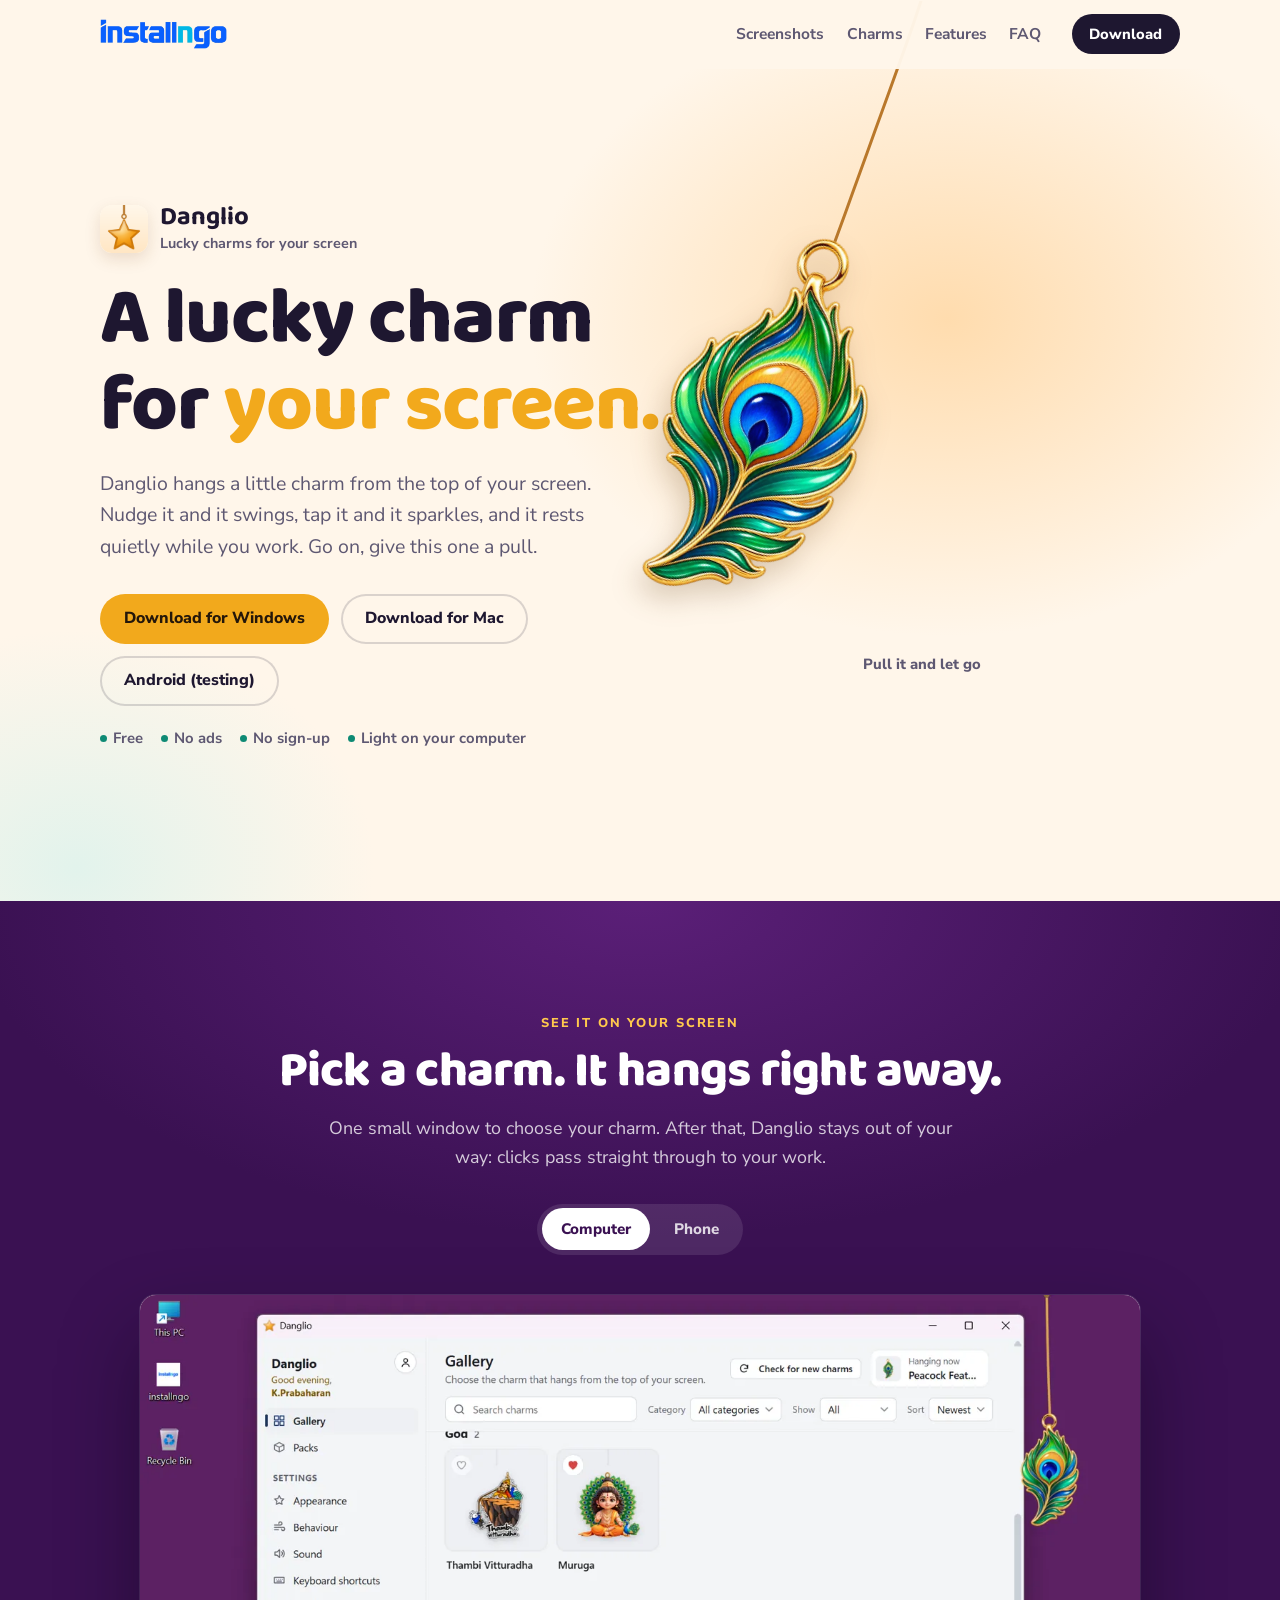
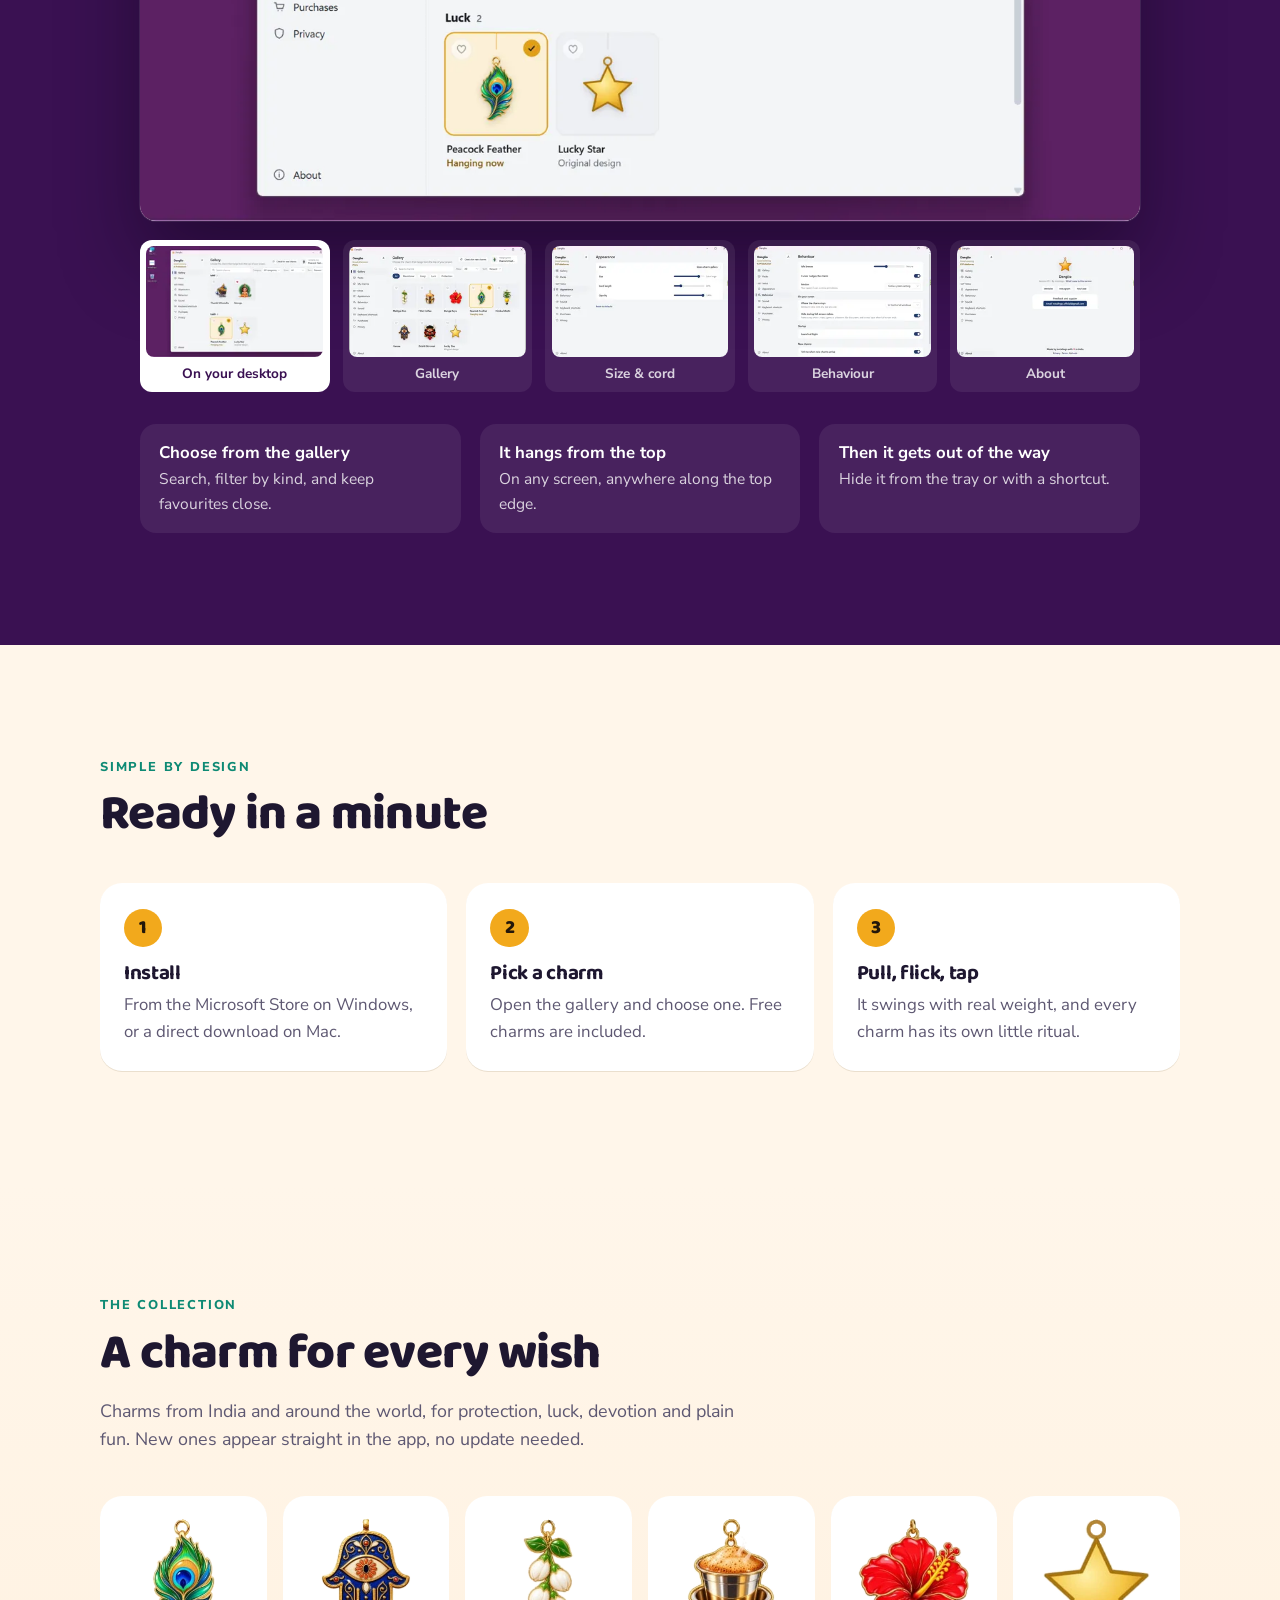
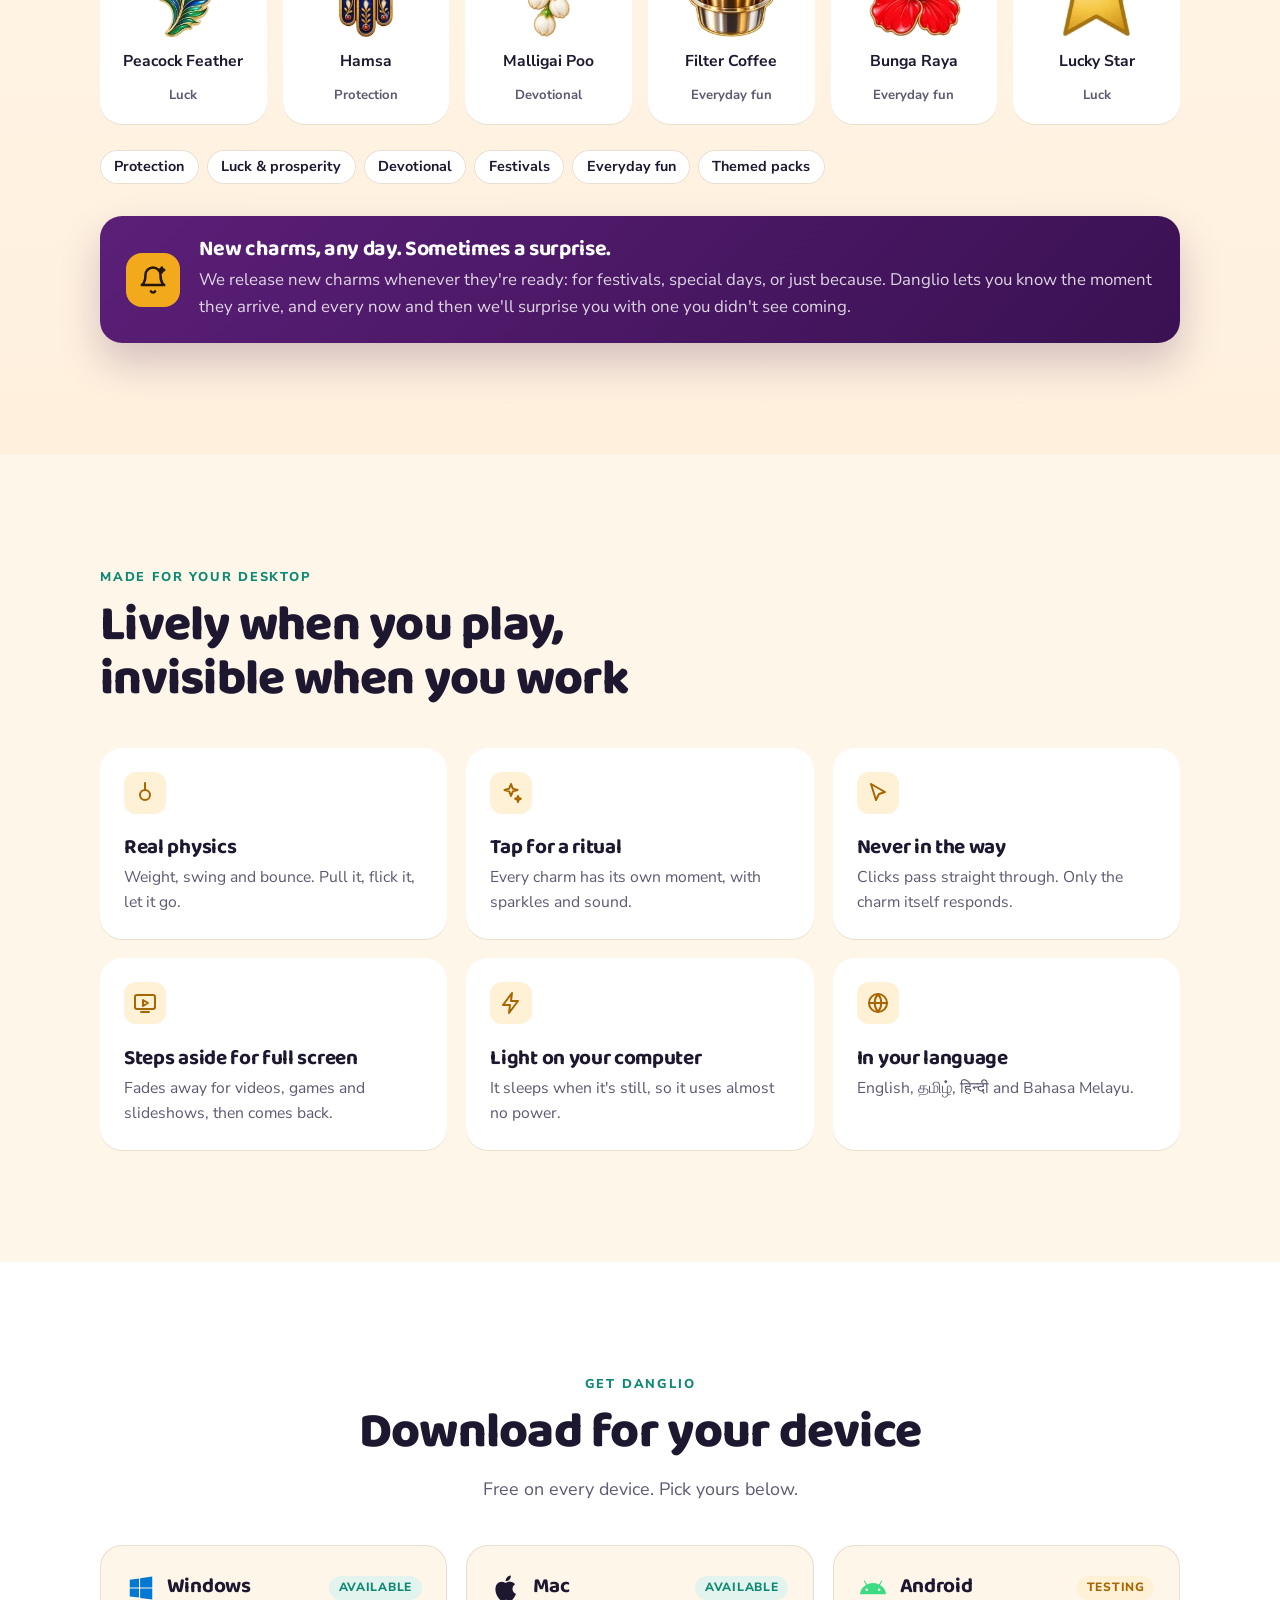
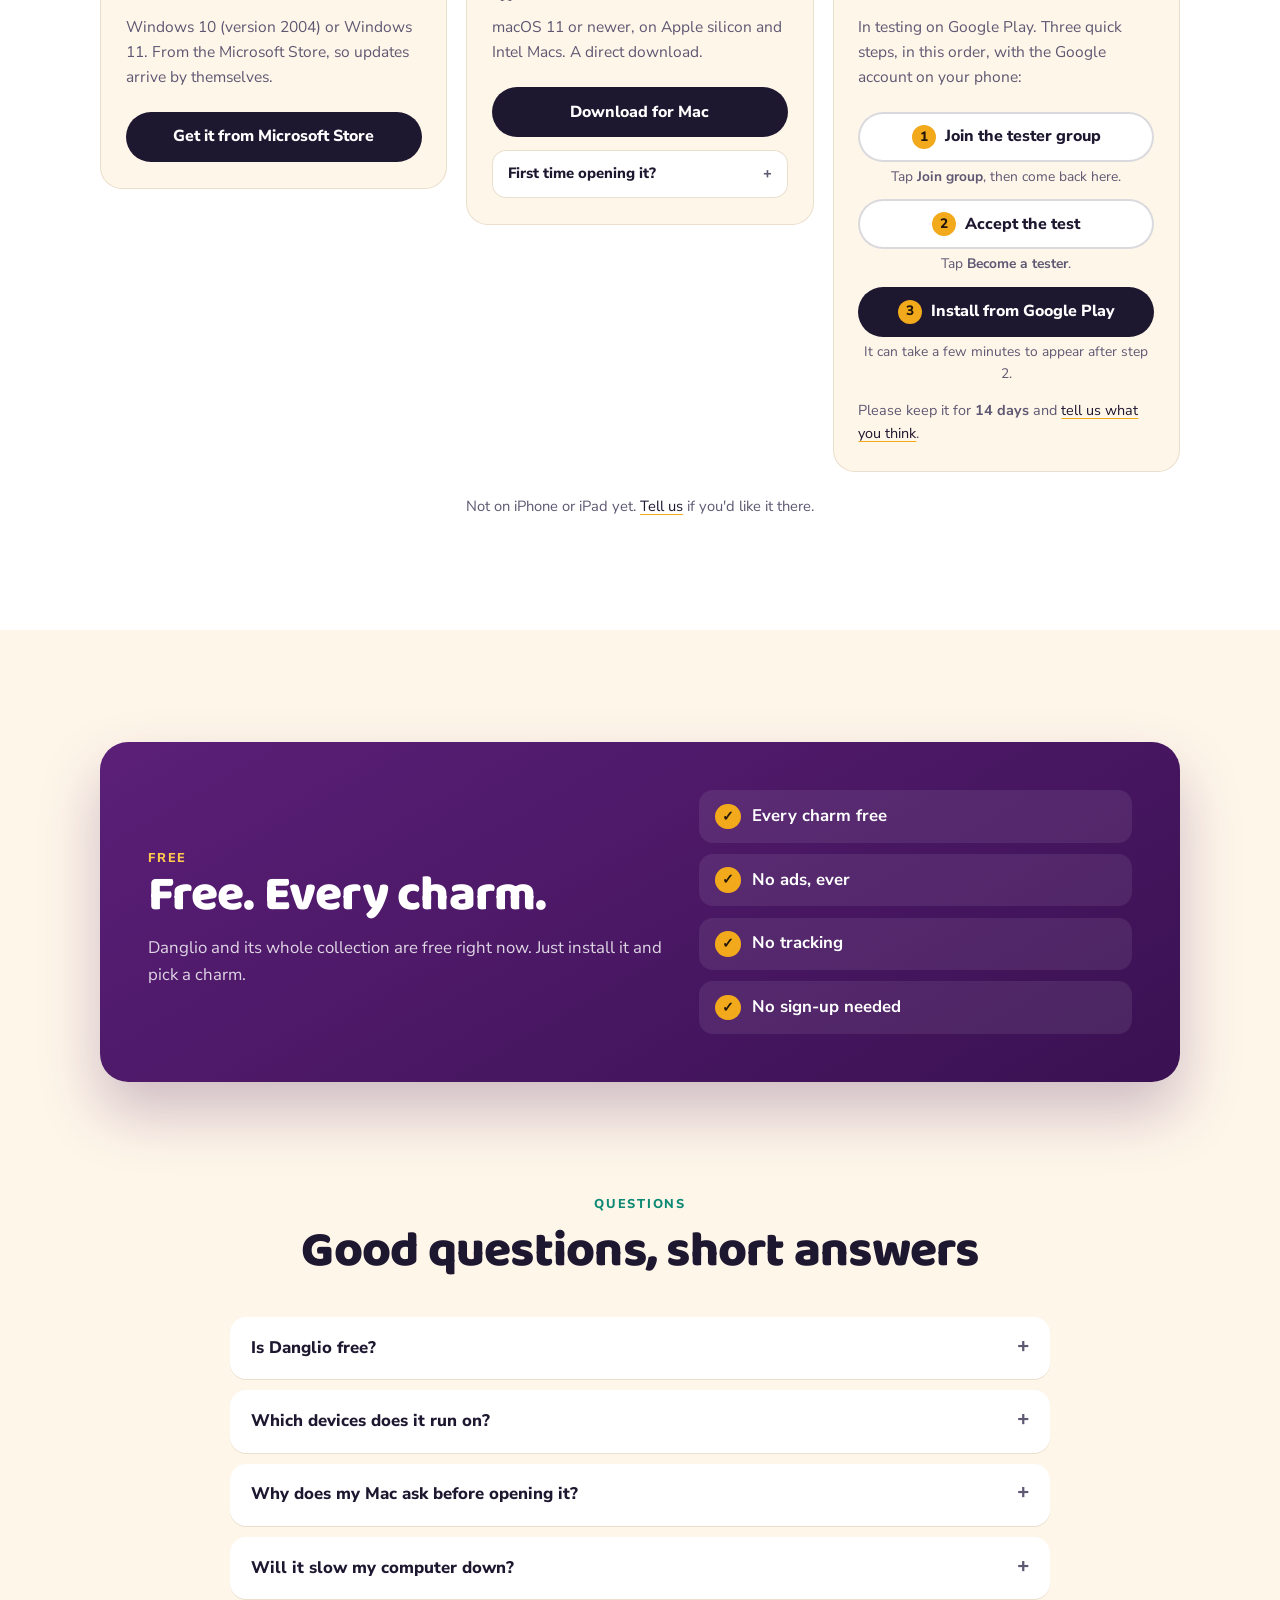
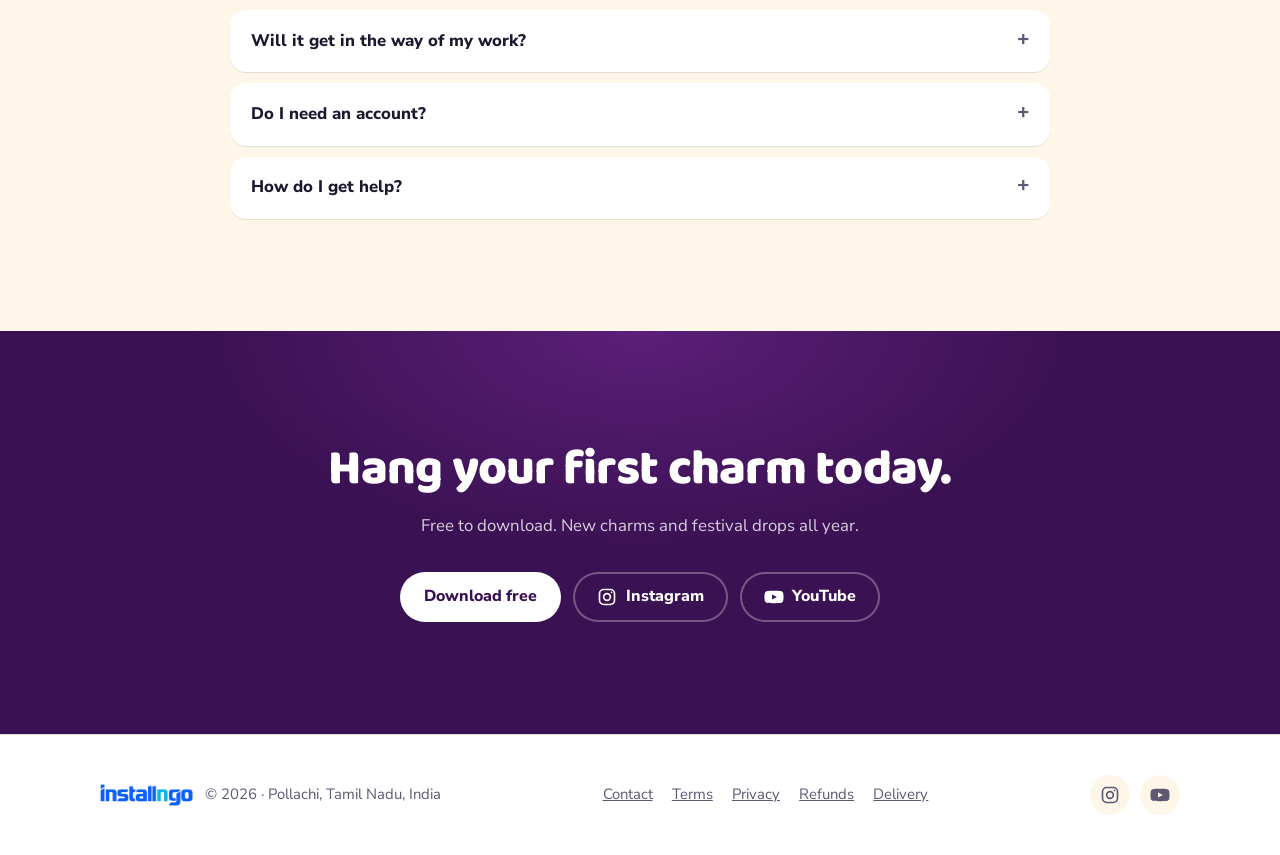
==== commit 86b2e7c5: "Latest changes of the website related to danglio" ====
--- a/index.html
+++ b/index.html
@@ -3,78 +3,633 @@
 <head>
   <meta charset="utf-8">
   <meta name="viewport" content="width=device-width, initial-scale=1, viewport-fit=cover">
-  <title>installngo — small apps you just install and go</title>
-  <meta name="description" content="installngo makes small, delightful apps for your computer. Our first app, Danglio, hangs a charm from the top of your screen. Coming soon on the Microsoft Store.">
-  <meta name="robots" content="index, follow">
+  <title>Danglio – Free lucky charm for your desktop | Windows, Mac &amp; Android</title>
+  <meta name="description" content="Danglio hangs a lucky charm from the top of your screen: Murugan, Hamsa, Peacock Feather and more. Pull it, flick it, tap it. Free for Windows and Mac, Android in testing. No ads.">
+  <meta name="application-name" content="Danglio">
+  <meta name="author" content="installngo">
+  <meta name="robots" content="index, follow, max-image-preview:large">
   <link rel="canonical" href="https://www.installngo.com/">
-  <meta name="theme-color" content="#ffffff">
+  <meta name="theme-color" content="#FFF6EA">
+  <link rel="icon" href="/favicon.ico?v=2" sizes="48x48">
+  <link rel="icon" href="/assets/danglio-icon.png" type="image/png">
+  <link rel="apple-touch-icon" href="/assets/apple-touch-icon.png?v=2">
+  <link rel="manifest" href="/site.webmanifest">
+
+  <!-- Link preview for WhatsApp, Instagram, Facebook and others -->
   <meta property="og:type" content="website">
   <meta property="og:site_name" content="installngo">
   <meta property="og:locale" content="en_IN">
-  <meta property="og:title" content="installngo — small apps you just install and go">
-  <meta property="og:description" content="installngo makes small, delightful apps for your computer. Our first app, Danglio, hangs a charm from the top of your screen. Coming soon on the Microsoft Store.">
+  <meta property="og:title" content="Danglio — something is dangling… 👀">
+  <meta property="og:description" content="A lucky charm that hangs on your screen. Pull it, flick it, let it go. Free for Windows and Mac.">
   <meta property="og:url" content="https://www.installngo.com/">
-  <meta property="og:image" content="https://www.installngo.com/assets/installngo-share.jpg">
+  <meta property="og:image" content="https://www.installngo.com/assets/share.jpg?v=2">
   <meta property="og:image:width" content="1200">
   <meta property="og:image:height" content="630">
+  <meta property="og:image:alt" content="Danglio: a lucky charm hanging from the top of a computer screen">
   <meta name="twitter:card" content="summary_large_image">
-  <meta name="twitter:title" content="installngo — small apps you just install and go">
-  <meta name="twitter:description" content="installngo makes small, delightful apps for your computer. Our first app, Danglio, hangs a charm from the top of your screen. Coming soon on the Microsoft Store.">
-  <meta name="twitter:image" content="https://www.installngo.com/assets/installngo-share.jpg">
-  <link rel="icon" href="/favicon.ico?v=2" sizes="48x48">
-  <link rel="icon" href="/assets/favicon-96.png?v=2" type="image/png" sizes="96x96">
-  <link rel="apple-touch-icon" href="/assets/apple-touch-icon.png?v=2">
-  <link rel="manifest" href="/site.webmanifest">
-  <link rel="preconnect" href="https://fonts.googleapis.com">
-  <link rel="preconnect" href="https://fonts.gstatic.com" crossorigin>
-  <link href="https://fonts.googleapis.com/css2?family=Baloo+2:wght@700;800&family=Nunito+Sans:wght@400;600;700&display=swap" rel="stylesheet">
-  <link rel="stylesheet" href="/assets/site.css?v=2">
-  <script type="application/ld+json">{"@context":"https://schema.org","@type":"Organization","@id":"https://www.installngo.com/#org","name":"installngo","url":"https://www.installngo.com/","logo":"https://www.installngo.com/assets/installngo-logo.png","email":"installngo.official@gmail.com","founder":{"@type":"Person","name":"Prabaharan Krishnakumar"},"address":{"@type":"PostalAddress","addressLocality":"Pollachi","addressRegion":"Tamil Nadu","addressCountry":"IN"},"sameAs":["https://www.instagram.com/installngo","https://www.youtube.com/@installngo"]}</script>
-  <script type="application/ld+json">{"@context":"https://schema.org","@type":"WebSite","@id":"https://www.installngo.com/#website","name":"installngo","url":"https://www.installngo.com/","publisher":{"@id":"https://www.installngo.com/#org"},"inLanguage":"en-IN"}</script>
+  <meta name="twitter:title" content="Danglio — something is dangling… 👀">
+  <meta name="twitter:description" content="A lucky charm that hangs on your screen. Pull it, flick it, let it go. Free for Windows and Mac.">
+  <meta name="twitter:image" content="https://www.installngo.com/assets/share.jpg?v=2">
+
+  <script type="application/ld+json">{"@context": "https://schema.org", "@type": "SoftwareApplication", "name": "Danglio", "alternateName": "Danglio by installngo", "url": "https://www.installngo.com/", "image": "https://www.installngo.com/assets/share.jpg?v=2", "screenshot": ["https://www.installngo.com/assets/shot-gallery.webp", "https://www.installngo.com/assets/shot-phone-home.webp"], "description": "A lucky charm that hangs from the top of your screen. Pull it, flick it and tap it.", "applicationCategory": "LifestyleApplication", "operatingSystem": "Windows 10, Windows 11, macOS, Android", "inLanguage": ["en", "ta", "hi", "ms"], "isAccessibleForFree": true, "downloadUrl": "https://apps.microsoft.com/detail/9P16SST2JVCB", "offers": {"@type": "Offer", "price": "0", "priceCurrency": "INR"}, "publisher": {"@id": "https://www.installngo.com/#org"}}</script>
+  <script type="application/ld+json">{"@context": "https://schema.org", "@type": "Organization", "@id": "https://www.installngo.com/#org", "name": "installngo", "url": "https://www.installngo.com/", "logo": "https://www.installngo.com/assets/installngo-logo.png", "email": "installngo.official@gmail.com", "address": {"@type": "PostalAddress", "addressLocality": "Pollachi", "addressRegion": "Tamil Nadu", "addressCountry": "IN"}, "sameAs": ["https://www.instagram.com/installngo", "https://www.youtube.com/@installngo"]}</script>
+  <script type="application/ld+json">{"@context": "https://schema.org", "@type": "WebSite", "@id": "https://www.installngo.com/#website", "name": "Danglio by installngo", "url": "https://www.installngo.com/", "publisher": {"@id": "https://www.installngo.com/#org"}, "inLanguage": "en-IN"}</script>
+  <script type="application/ld+json">{"@context": "https://schema.org", "@type": "FAQPage", "mainEntity": [{"@type": "Question", "name": "Is Danglio free?", "acceptedAnswer": {"@type": "Answer", "text": "Yes. Danglio and its charms are free right now, with no ads."}}, {"@type": "Question", "name": "Which devices does it run on?", "acceptedAnswer": {"@type": "Answer", "text": "Windows 10 and 11 from the Microsoft Store, and Mac (macOS 11 or newer) as a direct download. Android is in testing on Google Play, and anyone can join as a tester."}}, {"@type": "Question", "name": "Why does my Mac ask before opening it?", "acceptedAnswer": {"@type": "Answer", "text": "The Mac download isn't notarised by Apple yet, so macOS asks you to confirm the first time: open System Settings, Privacy & Security, and click Open Anyway. After that it opens normally."}}, {"@type": "Question", "name": "Will it slow my computer down?", "acceptedAnswer": {"@type": "Answer", "text": "No. Danglio sleeps whenever the charm is still and uses almost no power or memory."}}, {"@type": "Question", "name": "Will it get in the way of my work?", "acceptedAnswer": {"@type": "Answer", "text": "No. Clicks pass straight through to whatever is underneath; only the charm responds. Hide it any time from the tray or with a keyboard shortcut."}}, {"@type": "Question", "name": "Do I need an account?", "acceptedAnswer": {"@type": "Answer", "text": "No. Install it, pick a charm and it hangs right away."}}, {"@type": "Question", "name": "How do I get help?", "acceptedAnswer": {"@type": "Answer", "text": "Email installngo.official@gmail.com. A real person replies, usually within two working days."}}]}</script>
+
+  <link rel="preload" as="image" href="/assets/charm-peacock-hanging.webp" fetchpriority="high">
+  <link rel="preload" as="font" type="font/woff2" href="/assets/fonts/baloo-2.woff2" crossorigin>
+  <link rel="preload" as="font" type="font/woff2" href="/assets/fonts/nunito-sans.woff2" crossorigin>
+  <style>
+    /* Fonts served from this site: no waiting on another server. (SIL Open Font Licence) */
+    @font-face { font-family: "Baloo 2"; src: url("/assets/fonts/baloo-2.woff2") format("woff2"); font-weight: 400 800; font-display: swap; }
+    @font-face { font-family: "Nunito Sans"; src: url("/assets/fonts/nunito-sans.woff2") format("woff2"); font-weight: 200 1000; font-display: swap; }
+    :root {
+      --cream: #fff6ea;
+      --paper: #ffffff;
+      --ink: #1e1730;
+      --muted: #5e5872;
+      --line: #eadfce;
+      --plum: #3a1152;
+      --plum-2: #5b1f78;
+      --gold: #f2a91c;
+      --gold-2: #ffc94d;
+      --leaf: #0e8a74;
+      --radius: 22px;
+      --wrap: 1160px;
+      --head: "Baloo 2", "Segoe UI", sans-serif;
+    }
+    * { box-sizing: border-box; }
+    html { scroll-behavior: smooth; }
+    /* Links in the menu land with the section's title just under the header. */
+    main section[id] { scroll-margin-top: calc(68px + 1rem - clamp(4rem, 9vw, 7rem)); }
+    #faq, #android-test, #mac-open { scroll-margin-top: 84px; }
+    html, body { margin: 0; }
+    body {
+      color: var(--ink);
+      background: var(--cream);
+      font-family: "Nunito Sans", "Segoe UI", -apple-system, "Helvetica Neue", Arial, sans-serif;
+      font-size: 1.05rem;
+      line-height: 1.6;
+      -webkit-font-smoothing: antialiased;
+      overflow-x: hidden;
+    }
+    img { max-width: 100%; display: block; }
+    a { color: inherit; }
+    :focus-visible { outline: 3px solid var(--gold); outline-offset: 3px; border-radius: 6px; }
+    .wrap { width: min(100%, var(--wrap)); margin-inline: auto; padding-inline: clamp(1.1rem, 4vw, 2.5rem); }
+    h1, h2, h3 { font-family: var(--head); line-height: 1.08; letter-spacing: -0.015em; margin: 0; }
+    h2 { font-size: clamp(2rem, 4.4vw, 3.1rem); font-weight: 800; }
+    h3 { font-size: 1.3rem; font-weight: 700; }
+    .eyebrow { margin: 0 0 0.7rem; font-weight: 800; font-size: 0.8rem; letter-spacing: 0.14em; text-transform: uppercase; color: var(--leaf); }
+    .intro { max-width: 58ch; margin: 1rem 0 0; color: var(--muted); font-size: 1.12rem; }
+    section { padding-block: clamp(4rem, 9vw, 7rem); }
+    .center { text-align: center; }
+    .center .intro { margin-inline: auto; }
+
+    /* Buttons */
+    .btn { display: inline-flex; align-items: center; justify-content: center; gap: 0.55rem; min-height: 50px; padding: 0.75rem 1.5rem; border: 0; border-radius: 999px; background: var(--ink); color: #fff; font: 800 1rem/1.1 "Nunito Sans", sans-serif; text-decoration: none; cursor: pointer; transition: transform 160ms ease, box-shadow 160ms ease, background 160ms ease; }
+    .btn:hover { transform: translateY(-1px); box-shadow: 0 10px 24px rgba(30, 23, 48, 0.18); }
+    .btn svg { width: 20px; height: 20px; flex: none; }
+    .btn--gold { background: var(--gold); color: #24170a; }
+    .btn--ghost { background: transparent; color: var(--ink); box-shadow: inset 0 0 0 2px rgba(30, 23, 48, 0.16); }
+    .btn--ghost:hover { box-shadow: inset 0 0 0 2px rgba(30, 23, 48, 0.32); }
+    .btn--light { background: #fff; color: var(--plum); }
+    .btn--small { min-height: 40px; padding: 0.5rem 1.1rem; font-size: 0.92rem; }
+
+    /* Header */
+    .top { position: sticky; top: 0; z-index: 30; background: rgba(255, 246, 234, 0.97); border-bottom: 1px solid transparent; transition: border-color 200ms ease; } /* no blur behind it: the swinging cord passes over it, and a blur would be redrawn on every frame */
+    .top.is-scrolled { border-bottom-color: var(--line); }
+    .top .wrap { display: flex; align-items: center; gap: 1.5rem; height: 68px; }
+    .mark { display: inline-flex; align-items: center; gap: 0.55rem; text-decoration: none; font-family: var(--head); font-weight: 800; font-size: 1.5rem; color: var(--ink); }
+    .mark img { height: 30px; width: auto; }
+    .top nav { display: flex; gap: 1.4rem; margin-left: auto; font-weight: 700; font-size: 0.97rem; }
+    .top nav a { text-decoration: none; color: var(--muted); }
+    .top nav a:hover { color: var(--ink); }
+    .top__get { margin-left: 0.4rem; }
+    .menu-btn { display: none; place-items: center; width: 42px; height: 42px; margin-left: 0.2rem; border: 0; border-radius: 50%; background: transparent; color: var(--ink); cursor: pointer; }
+    .menu-btn svg { width: 24px; height: 24px; }
+
+    /* Hero, with the real charm hanging from the top of the page */
+    .hero { position: relative; padding: 0; }
+    .hero__grid { display: grid; grid-template-columns: 1.08fr 1fr; align-items: center; min-height: calc(100vh - 68px); min-height: calc(100svh - 68px); }
+    .hero__copy { padding-block: 3rem 4rem; }
+    .app { display: inline-flex; align-items: center; gap: 0.75rem; margin: 0 0 1.3rem; }
+    .app img { width: 48px; height: 48px; border-radius: 12px; box-shadow: 0 6px 16px rgba(120, 70, 20, 0.15); }
+    .app b { display: block; font-family: var(--head); font-size: 1.6rem; line-height: 1; }
+    .app small { display: block; margin-top: 0.2rem; color: var(--muted); font-weight: 700; font-size: 0.9rem; }
+    .by { display: inline-flex; align-items: center; gap: 0.55rem; margin-bottom: 1.2rem; padding: 0.5rem 1.1rem 0.5rem 1rem; border-radius: 999px; background: #fff; box-shadow: 0 1px 0 var(--line), 0 6px 18px rgba(120, 70, 20, 0.06); font-size: 0.88rem; font-weight: 700; color: var(--muted); text-decoration: none; }
+    .by img { height: 24px; width: auto; }
+    .hero h1 { font-size: clamp(2.7rem, 6.6vw, 5rem); font-weight: 800; }
+    .hero h1 span { color: var(--gold); }
+    .hero__lead { max-width: 34rem; margin: 1.2rem 0 0; font-size: clamp(1.08rem, 1.6vw, 1.22rem); color: var(--muted); }
+    .hero__cta { display: flex; flex-wrap: wrap; gap: 0.75rem; margin-top: 2rem; }
+    .also { margin: 0.9rem 0 0; color: var(--muted); font-weight: 700; font-size: 0.95rem; }
+    .also a { color: var(--ink); text-decoration-color: var(--gold); text-underline-offset: 3px; }
+    .hero__meta { display: flex; flex-wrap: wrap; gap: 0.4rem 1.1rem; margin: 1.3rem 0 0; padding: 0; list-style: none; color: var(--muted); font-size: 0.93rem; font-weight: 700; }
+    .hero__meta li { display: inline-flex; align-items: center; gap: 0.4rem; }
+    .hero__meta li::before { content: ""; width: 7px; height: 7px; border-radius: 50%; background: var(--leaf); }
+    .hero__glow { position: absolute; inset: 0; z-index: -1; pointer-events: none; background: radial-gradient(42rem 32rem at 74% 30%, #ffdcae 0%, transparent 62%), radial-gradient(30rem 24rem at 6% 96%, #e2f3ec 0%, transparent 62%); }
+
+    .stage { position: absolute; top: -68px; left: 0; right: 0; height: 100vh; height: 100svh; z-index: 25; pointer-events: none; overflow: visible; }
+    .rope-canvas { position: absolute; inset: 0; width: 100%; height: 100%; pointer-events: none; }
+    .glow { position: absolute; left: 0; top: 0; border-radius: 50%; background: radial-gradient(circle, rgba(255, 196, 92, 0.6) 0%, rgba(255, 196, 92, 0) 65%); opacity: 0; pointer-events: none; }
+    .charm { pointer-events: auto; position: absolute; left: 0; top: 0; width: var(--charm-size, 280px); transform-origin: 50% 0; filter: drop-shadow(0 14px 14px rgba(90, 50, 0, 0.22)); cursor: grab; touch-action: none; -webkit-user-drag: none; user-select: none; -webkit-tap-highlight-color: transparent; will-change: transform; }
+    .charm.dragging { cursor: grabbing; }
+    .spark { position: absolute; width: 8px; height: 8px; border-radius: 50%; background: var(--gold-2); box-shadow: 0 0 8px rgba(255, 185, 53, 0.9); pointer-events: none; }
+    .hint { position: absolute; left: 0; top: 0; margin: 0; white-space: nowrap; font-weight: 800; font-size: 0.92rem; color: var(--muted); pointer-events: none; transition: opacity 300ms ease-out; }
+
+    /* Screenshots */
+    .see { position: relative; color: #fff; background: radial-gradient(60rem 30rem at 50% 0%, var(--plum-2) 0%, transparent 70%), var(--plum); overflow: hidden; }
+    .see .eyebrow { color: var(--gold-2); }
+    .see .intro { color: rgba(255, 255, 255, 0.78); }
+    .tabs { display: inline-flex; gap: 0.3rem; margin-top: 2rem; padding: 0.3rem; border-radius: 999px; background: rgba(255, 255, 255, 0.1); }
+    .tabs button { min-height: 42px; padding: 0.4rem 1.2rem; border: 0; border-radius: 999px; background: transparent; color: rgba(255, 255, 255, 0.82); font: 800 0.95rem "Nunito Sans", sans-serif; cursor: pointer; }
+    .tabs button[aria-selected="true"] { background: #fff; color: var(--plum); }
+    .panel { margin-top: 2.5rem; }
+    .panel[hidden] { display: none; }
+    .window { max-width: 1000px; margin-inline: auto; border-radius: 16px; overflow: hidden; background: #fff; box-shadow: 0 40px 80px rgba(10, 0, 20, 0.45), 0 0 0 1px rgba(255, 255, 255, 0.12); }
+    .window img { width: 100%; height: auto; }
+    .thumbs { display: grid; grid-template-columns: repeat(5, 1fr); gap: 0.8rem; max-width: 1000px; margin: 1.2rem auto 0; }
+    .thumbs button { display: grid; gap: 0.45rem; padding: 0.4rem 0.4rem 0.55rem; border: 0; border-radius: 12px; background: rgba(255, 255, 255, 0.07); color: rgba(255, 255, 255, 0.8); font: 700 0.85rem "Nunito Sans", sans-serif; cursor: pointer; transition: background 160ms ease; }
+    .thumbs button:hover { background: rgba(255, 255, 255, 0.13); }
+    .thumbs button[aria-pressed="true"] { background: #fff; color: var(--plum); }
+    .thumbs img { width: 100%; height: auto; aspect-ratio: 16 / 10; object-fit: cover; object-position: top left; border-radius: 8px; }
+    .captions { display: grid; grid-template-columns: repeat(3, 1fr); gap: 1.2rem; max-width: 1000px; margin: 2rem auto 0; padding: 0; list-style: none; text-align: left; }
+    .captions li { padding: 1rem 1.2rem; border-radius: 16px; background: rgba(255, 255, 255, 0.07); color: rgba(255, 255, 255, 0.8); font-size: 0.97rem; }
+    .captions strong { display: block; color: #fff; font-size: 1.05rem; }
+    .phones { display: flex; justify-content: center; align-items: flex-end; gap: clamp(0.8rem, 3vw, 2.2rem); }
+    .phone { flex: 0 1 260px; margin: 0; }
+    .phone img { width: 100%; height: auto; border-radius: 34px 34px 0 0; box-shadow: 0 30px 60px rgba(10, 0, 20, 0.45); }
+    .phone figcaption { margin-top: 0.9rem; text-align: center; color: rgba(255, 255, 255, 0.82); font-weight: 700; font-size: 0.95rem; }
+    .phone--mid { flex-basis: 290px; }
+
+    /* How it works */
+    .steps { display: grid; grid-template-columns: repeat(3, 1fr); gap: 1.2rem; margin: 2.6rem 0 0; padding: 0; list-style: none; counter-reset: s; }
+    .steps li { position: relative; padding: 1.6rem 1.5rem; border-radius: var(--radius); background: var(--paper); box-shadow: 0 1px 0 var(--line); }
+    .steps li::before { counter-increment: s; content: counter(s); display: grid; place-items: center; width: 2.4rem; height: 2.4rem; margin-bottom: 1rem; border-radius: 50%; background: var(--gold); color: #24170a; font-weight: 800; font-family: var(--head); font-size: 1.2rem; }
+    .steps p { margin: 0.4rem 0 0; color: var(--muted); }
+
+    /* Charms */
+    .charms { background: linear-gradient(#fff6ea, #fff0dd); }
+    .charm-grid { display: grid; grid-template-columns: repeat(6, 1fr); gap: 1rem; margin: 2.6rem 0 0; padding: 0; list-style: none; }
+    .charm-grid li { display: flex; flex-direction: column; align-items: center; gap: 0.7rem; padding: 1.4rem 0.8rem 1.1rem; border-radius: var(--radius); background: var(--paper); box-shadow: 0 1px 0 var(--line); text-align: center; transition: transform 200ms ease; }
+    .charm-grid li:hover { transform: translateY(-4px) rotate(-1deg); }
+    .charm-grid img { height: 120px; width: auto; object-fit: contain; }
+    .charm-grid b { font-size: 0.98rem; }
+    .charm-grid span { display: block; color: var(--muted); font-size: 0.82rem; font-weight: 700; }
+    .kinds { display: flex; flex-wrap: wrap; gap: 0.5rem; margin: 1.6rem 0 0; padding: 0; list-style: none; }
+    .kinds li { padding: 0.35rem 0.9rem; border-radius: 999px; background: #fff; box-shadow: inset 0 0 0 1px var(--line); font-weight: 700; font-size: 0.9rem; }
+
+    .surprise { display: flex; align-items: center; gap: 1.2rem; margin-top: 2rem; padding: 1.4rem 1.6rem; border-radius: var(--radius); color: #fff; background: linear-gradient(135deg, var(--plum-2), var(--plum)); box-shadow: 0 20px 40px rgba(58, 17, 82, 0.22); }
+    .surprise svg { flex: none; width: 54px; height: 54px; padding: 12px; border-radius: 16px; background: var(--gold); color: #24170a; }
+    .surprise h3 { font-size: 1.35rem; }
+    .surprise p { margin: 0.35rem 0 0; color: rgba(255, 255, 255, 0.82); }
+    @media (max-width: 640px) { .surprise { flex-direction: column; align-items: flex-start; } }
+
+    /* Features */
+    .features { display: grid; grid-template-columns: repeat(3, 1fr); gap: 1.2rem; margin: 2.6rem 0 0; padding: 0; list-style: none; }
+    .features li { padding: 1.5rem; border-radius: var(--radius); background: var(--paper); box-shadow: 0 1px 0 var(--line); }
+    .features svg { width: 42px; height: 42px; padding: 9px; margin-bottom: 0.9rem; border-radius: 12px; background: #fff1d6; color: #a86600; }
+    .features p { margin: 0.35rem 0 0; color: var(--muted); font-size: 0.98rem; }
+
+    /* Download */
+    .download { background: var(--paper); }
+    .platforms { display: grid; grid-template-columns: repeat(3, 1fr); align-items: start; gap: 1.2rem; margin: 2.6rem 0 0; padding: 0; list-style: none; }
+    .platforms > li { display: flex; flex-direction: column; padding: 1.7rem 1.6rem; border-radius: var(--radius); background: var(--cream); box-shadow: inset 0 0 0 1px var(--line); }
+    .platforms > li.is-mine { box-shadow: inset 0 0 0 2px var(--gold); background: #fff8eb; }
+    .platforms .os { display: flex; align-items: center; gap: 0.7rem; }
+    .platforms .os svg { width: 30px; height: 30px; }
+    .platforms .tag { margin-left: auto; padding: 0.15rem 0.6rem; border-radius: 999px; background: #e3f4ee; color: var(--leaf); font-size: 0.75rem; font-weight: 800; text-transform: uppercase; letter-spacing: 0.06em; }
+    .platforms .tag--beta { background: #fff1d6; color: #a86600; }
+    .platforms p { margin: 0.8rem 0 1.4rem; color: var(--muted); font-size: 0.97rem; }
+    .platforms .btn { width: 100%; }
+    .join { display: grid; gap: 0.7rem; margin: 0; padding: 0; list-style: none; }
+    .join li { display: grid; gap: 0.25rem; }
+    .join small { color: var(--muted); font-size: 0.86rem; text-align: center; }
+    .join .btn span { display: grid; place-items: center; width: 1.5rem; height: 1.5rem; border-radius: 50%; background: var(--gold); color: #24170a; font-size: 0.85rem; }
+    .btn--step { background: #fff; color: var(--ink); box-shadow: inset 0 0 0 2px rgba(30, 23, 48, 0.16); }
+    .join__note { flex: 0 !important; margin: 0.9rem 0 0 !important; font-size: 0.9rem !important; }
+    .join__note a { color: var(--ink); text-decoration-color: var(--gold); text-underline-offset: 3px; }
+    .help { margin-top: 0.8rem; border-radius: 14px; background: #fff; box-shadow: inset 0 0 0 1px var(--line); }
+    .help summary { cursor: pointer; padding: 0.75rem 1rem; font-weight: 800; font-size: 0.93rem; list-style: none; }
+    .help summary::-webkit-details-marker { display: none; }
+    .help summary::after { content: "+"; float: right; color: var(--muted); }
+    .help[open] summary::after { content: "–"; }
+    .help ol { margin: 0; padding: 0 1rem 1rem 2.2rem; color: var(--muted); font-size: 0.93rem; }
+    .help li + li { margin-top: 0.35rem; }
+    .help strong { color: var(--ink); }
+    .help a { color: var(--ink); text-decoration-color: var(--gold); text-underline-offset: 3px; }
+
+    /* Free */
+    .free { display: grid; grid-template-columns: 1.2fr 1fr; gap: 2rem; align-items: center; padding: clamp(1.8rem, 4vw, 3rem); border-radius: 28px; color: #fff; background: linear-gradient(150deg, var(--plum-2), var(--plum)); box-shadow: 0 30px 60px rgba(58, 17, 82, 0.25); }
+    .free .eyebrow { color: var(--gold-2); }
+    .free p { margin: 0.8rem 0 0; color: rgba(255, 255, 255, 0.82); }
+    .free ul { display: grid; gap: 0.7rem; margin: 0; padding: 0; list-style: none; font-weight: 700; }
+    .free li { display: flex; align-items: center; gap: 0.7rem; padding: 0.8rem 1rem; border-radius: 14px; background: rgba(255, 255, 255, 0.08); }
+    .free li::before { content: "✓"; display: grid; place-items: center; width: 1.6rem; height: 1.6rem; border-radius: 50%; background: var(--gold); color: #24170a; font-size: 0.85rem; flex: none; }
+    .social { display: inline-flex; gap: 0.6rem; }
+    .social a { display: grid; place-items: center; width: 40px; height: 40px; border-radius: 50%; background: var(--cream); color: var(--ink); }
+    .social a:hover { background: #ffe9c4; }
+    .social svg { width: 20px; height: 20px; }
+
+    .fine { max-width: 70ch; margin: 1.4rem auto 0; color: var(--muted); font-size: 0.92rem; text-align: center; }
+    .fine a { color: var(--ink); text-decoration-color: var(--gold); text-underline-offset: 3px; }
+    .promise { display: flex; flex-wrap: wrap; justify-content: center; gap: 0.6rem 2.2rem; margin: 2.4rem 0 0; padding: 0; list-style: none; font-weight: 700; }
+    .promise strong { color: var(--leaf); }
+
+    /* FAQ */
+    .faq { display: grid; gap: 0.7rem; max-width: 820px; margin: 2.4rem auto 0; }
+    .faq details { border-radius: 16px; background: var(--paper); box-shadow: 0 1px 0 var(--line); }
+    .faq summary { cursor: pointer; padding: 1.1rem 1.3rem; font-weight: 800; list-style: none; display: flex; justify-content: space-between; gap: 1rem; }
+    .faq summary::-webkit-details-marker { display: none; }
+    .faq summary::after { content: "+"; color: var(--muted); font-size: 1.3rem; line-height: 1; }
+    .faq details[open] summary::after { content: "–"; }
+    .faq details p { margin: 0; padding: 0 1.3rem 1.2rem; color: var(--muted); }
+    .faq a { color: var(--ink); text-decoration-color: var(--gold); text-underline-offset: 3px; }
+
+    /* Closing call to action */
+    .final { color: #fff; text-align: center; background: radial-gradient(40rem 20rem at 50% 0%, var(--plum-2), transparent 70%), var(--plum); }
+    .final p { color: rgba(255, 255, 255, 0.8); }
+    .final .hero__cta { justify-content: center; }
+    .final .btn--ghost { color: #fff; box-shadow: inset 0 0 0 2px rgba(255, 255, 255, 0.3); }
+
+    /* Footer */
+    .foot { padding-block: 2.5rem; background: #fff; border-top: 1px solid var(--line); font-size: 0.93rem; color: var(--muted); }
+    .foot .wrap { display: flex; flex-wrap: wrap; align-items: center; justify-content: space-between; gap: 1.2rem 2rem; }
+    .foot__brand { display: flex; align-items: center; gap: 0.7rem; }
+    .foot__brand img { height: 22px; width: auto; }
+    .foot nav { display: flex; flex-wrap: wrap; gap: 0.4rem 1.2rem; }
+    .foot a { color: var(--muted); }
+    .foot a:hover { color: var(--ink); }
+
+    /* Tablets and phones */
+    @media (max-width: 960px) {
+      .captions, .steps, .features, .platforms { grid-template-columns: 1fr 1fr; }
+      .free { grid-template-columns: 1fr; }
+      .charm-grid { grid-template-columns: repeat(3, 1fr); }
+      /* The menu folds behind a button on smaller screens. */
+      .top nav { display: none; position: absolute; top: 68px; left: 0; right: 0; flex-direction: column; gap: 0; margin: 0; padding: 0.4rem clamp(1.1rem, 4vw, 2.5rem) 1rem; background: var(--cream); border-bottom: 1px solid var(--line); box-shadow: 0 16px 30px rgba(30, 23, 48, 0.08); }
+      .top nav.is-open { display: flex; }
+      .top nav a { padding: 0.8rem 0; border-bottom: 1px solid var(--line); font-size: 1.05rem; color: var(--ink); }
+      .top nav a:last-child { border-bottom: 0; }
+      .top__get { margin-left: auto; }
+      .menu-btn { display: grid; }
+    }
+    @media (max-width: 820px) {
+      .hero__grid { grid-template-columns: 1fr; min-height: 0; }
+      /* The charm hangs in the top part of the screen; the words sit below it. */
+      .stage { height: min(60vh, 520px); height: min(60svh, 520px); }
+      .hero__copy { padding-block: calc(min(60vh, 520px) - 68px + 0.5rem) 3rem; padding-block: calc(min(60svh, 520px) - 68px + 0.5rem) 3rem; text-align: center; }
+      .hero__lead { margin-inline: auto; }
+      .hero__cta, .hero__meta { justify-content: center; }
+      .hint { left: 50%; top: auto; bottom: 0.5rem; transform: translateX(-50%); font-size: 0.85rem; }
+      .mark img { height: 26px; }
+    }
+    @media (max-width: 640px) {
+      .captions, .steps, .features, .platforms { grid-template-columns: 1fr; }
+      .charm-grid { grid-template-columns: repeat(2, 1fr); }
+      .thumbs { grid-template-columns: repeat(3, 1fr); }
+      .phones { gap: 0.6rem; }
+      .phone, .phone--mid { flex-basis: 33%; }
+      .phone img { border-radius: 18px 18px 0 0; }
+      .phone figcaption { font-size: 0.8rem; }
+      .hero__cta .btn { flex: 1 1 100%; }
+    }
+    @media (prefers-reduced-motion: reduce) {
+      html { scroll-behavior: auto; }
+      .btn, .charm-grid li { transition: none; }
+    }
+  </style>
 </head>
 <body>
-  <header class="site-head">
+  <header class="top" id="top">
     <div class="wrap">
-      <a class="logo" href="/"><img src="/assets/installngo-logo.png" alt="installngo" width="140" height="33"></a>
-      <nav class="site-nav" aria-label="Main">
-        <a href="/danglio">Danglio</a>
-        <a href="/contact">Contact</a>
+      <a class="mark" href="/" aria-label="installngo home"><img src="/assets/installngo-logo.png" alt="installngo" width="127" height="30"></a>
+      <nav id="menu" aria-label="On this page">
+        <a href="#see">Screenshots</a>
+        <a href="#charms">Charms</a>
+        <a href="#features">Features</a>
+        <a href="#faq">FAQ</a>
       </nav>
+      <a class="btn btn--small top__get" href="#download">Download</a>
+      <button class="menu-btn" type="button" aria-label="Menu" aria-expanded="false" aria-controls="menu"><svg viewBox="0 0 24 24" fill="none" stroke="currentColor" stroke-width="2.2" stroke-linecap="round" aria-hidden="true"><path d="M4 7h16M4 12h16M4 17h16"/></svg></button>
     </div>
   </header>
+
   <main>
-    <section class="hero wrap">
-      <h1>Small apps you just <span>install and go.</span></h1>
-      <p>Little apps that bring a bit of joy to your computer. No clutter, no ads.</p>
-    </section>
-
-    <section class="wrap" aria-labelledby="apps-title">
-      <h2 class="section-title" id="apps-title">Our apps</h2>
-      <ul class="products">
-        <li class="product">
-          <div class="product__art"><img src="/assets/murugan.webp?v=10" alt="A Little Murugan charm hanging on a golden cord" width="190" height="190" loading="lazy"></div>
-          <div class="product__body">
-            <h3 class="product__name"><a href="/danglio">Danglio</a></h3>
-            <p>A charm that hangs from the top of your screen. Pull it, flick it, tap it for a little sparkle.</p>
-            <span class="badge">Coming soon · Windows</span>
+    <section class="hero" aria-labelledby="hero-title">
+      <div class="hero__glow" aria-hidden="true"></div>
+      <div class="wrap hero__grid">
+        <div class="hero__copy">
+          <p class="app"><img src="/assets/danglio-icon.png" alt="" width="48" height="48"><span><b>Danglio</b><small>Lucky charms for your screen</small></span></p>
+          <h1 id="hero-title">A lucky charm for <span>your screen.</span></h1>
+          <p class="hero__lead">Danglio hangs a little charm from the top of your screen. Nudge it and it swings, tap it and it sparkles, and it rests quietly while you work. Go on, give this one a pull.</p>
+          <div class="hero__cta" id="hero-cta">
+            <a class="btn btn--gold" data-os="windows" href="https://apps.microsoft.com/detail/9P16SST2JVCB" target="_blank" rel="noopener">Download for Windows</a>
+            <a class="btn btn--ghost" data-os="mac" href="https://kvjcskqynhprbvhnslph.supabase.co/storage/v1/object/public/downloads/mac/Danglio.dmg">Download for Mac</a>
+            <a class="btn btn--ghost" data-os="android" href="#android-test">Android (testing)</a>
           </div>
-        </li>
-      </ul>
-
+          <ul class="hero__meta" aria-label="At a glance">
+            <li>Free</li>
+            <li>No ads</li>
+            <li>No sign-up</li>
+            <li>Light on your computer</li>
+          </ul>
+        </div>
+      </div>
+      <div class="stage" id="stage" aria-label="A charm hanging from the top of the screen. Pull it and let go, or tap it.">
+        <canvas class="rope-canvas" id="ropeCanvas" aria-hidden="true"></canvas>
+        <div class="glow" id="glow" aria-hidden="true"></div>
+        <img class="charm" id="charm" decoding="async" src="/assets/charm-peacock-hanging.webp" alt="Peacock Feather charm" draggable="false" data-img-width="409" data-figure="574" data-figure-height="717">
+        <p class="hint" id="hint">Pull it and let go</p>
+      </div>
+    </section>
+
+    <section class="see center" id="see" aria-labelledby="see-title">
+      <div class="wrap">
+        <p class="eyebrow">See it on your screen</p>
+        <h2 id="see-title">Pick a charm. It hangs right away.</h2>
+        <p class="intro">One small window to choose your charm. After that, Danglio stays out of your way: clicks pass straight through to your work.</p>
+        <div class="tabs" role="tablist" aria-label="Device">
+          <button type="button" role="tab" id="tab-computer" aria-controls="panel-computer" aria-selected="true">Computer</button>
+          <button type="button" role="tab" id="tab-phone" aria-controls="panel-phone" aria-selected="false">Phone</button>
+        </div>
+
+        <div class="panel" id="panel-computer" role="tabpanel" aria-labelledby="tab-computer">
+          <div class="window"><img id="shot-main" src="/assets/shot-desktop.webp" alt="Danglio on a Windows desktop: the gallery window, with a Peacock Feather charm hanging from the top of the screen" width="1400" height="736" loading="lazy"></div>
+          <div class="thumbs" aria-label="More screenshots">
+            <button type="button" aria-pressed="true" data-src="/assets/shot-desktop.webp" data-w="1400" data-h="736" data-alt="Danglio on a Windows desktop: the gallery window, with a Peacock Feather charm hanging from the top of the screen"><img src="/assets/thumb-desktop.webp" alt="" width="320" height="168" loading="lazy"><span>On your desktop</span></button>
+            <button type="button" aria-pressed="false" data-src="/assets/shot-gallery.webp" data-w="1244" data-h="792" data-alt="The Danglio gallery: Malligai Poo, Filter Coffee, Bunga Raya, Peacock Feather, Nimbu Mirchi, Hamsa, Drishti Bommai and Lucky Star"><img src="/assets/thumb-gallery.webp" alt="" width="320" height="204" loading="lazy"><span>Gallery</span></button>
+            <button type="button" aria-pressed="false" data-src="/assets/shot-appearance.webp" data-w="1400" data-h="879" data-alt="Danglio Appearance settings: charm size, cord length and opacity"><img src="/assets/thumb-appearance.webp" alt="" width="320" height="201" loading="lazy"><span>Size &amp; cord</span></button>
+            <button type="button" aria-pressed="false" data-src="/assets/shot-behaviour.webp" data-w="1400" data-h="875" data-alt="Danglio Behaviour settings: idle breeze, cursor nudge, where the charm stays, hide during full-screen videos and launch at login"><img src="/assets/thumb-behaviour.webp" alt="" width="320" height="200" loading="lazy"><span>Behaviour</span></button>
+            <button type="button" aria-pressed="false" data-src="/assets/shot-about.webp" data-w="1400" data-h="878" data-alt="The Danglio About page with links to the website, Instagram, YouTube and support"><img src="/assets/thumb-about.webp" alt="" width="320" height="201" loading="lazy"><span>About</span></button>
+          </div>
+          <ul class="captions">
+            <li><strong>Choose from the gallery</strong>Search, filter by kind, and keep favourites close.</li>
+            <li><strong>It hangs from the top</strong>On any screen, anywhere along the top edge.</li>
+            <li><strong>Then it gets out of the way</strong>Hide it from the tray or with a shortcut.</li>
+          </ul>
+        </div>
+
+        <div class="panel" id="panel-phone" role="tabpanel" aria-labelledby="tab-phone" hidden>
+          <div class="phones">
+            <figure class="phone"><img src="/assets/shot-phone-home.webp" alt="A charm hanging on an Android home screen" width="560" height="1156" loading="lazy"><figcaption>On your home screen</figcaption></figure>
+            <figure class="phone phone--mid"><img src="/assets/shot-phone-charms.webp" alt="Choosing a charm in Danglio on Android" width="560" height="1156" loading="lazy"><figcaption>Choose your charm</figcaption></figure>
+            <figure class="phone"><img src="/assets/shot-phone-wallpaper.webp" alt="Danglio wallpaper settings on Android: background photo, charm size and cord length" width="560" height="1156" loading="lazy"><figcaption>Make it yours</figcaption></figure>
+          </div>
+        </div>
+      </div>
+    </section>
+
+    <section id="how" aria-labelledby="how-title">
+      <div class="wrap">
+        <p class="eyebrow">Simple by design</p>
+        <h2 id="how-title">Ready in a minute</h2>
+        <ol class="steps">
+          <li><h3>Install</h3><p>From the Microsoft Store on Windows, or a direct download on Mac.</p></li>
+          <li><h3>Pick a charm</h3><p>Open the gallery and choose one. Free charms are included.</p></li>
+          <li><h3>Pull, flick, tap</h3><p>It swings with real weight, and every charm has its own little ritual.</p></li>
+        </ol>
+      </div>
+    </section>
+
+    <section class="charms" id="charms" aria-labelledby="charms-title">
+      <div class="wrap">
+        <p class="eyebrow">The collection</p>
+        <h2 id="charms-title">A charm for every wish</h2>
+        <p class="intro">Charms from India and around the world, for protection, luck, devotion and plain fun. New ones appear straight in the app, no update needed.</p>
+        <ul class="charm-grid">
+          <li><img src="/assets/charm-peacock-feather.webp" alt="" loading="lazy" width="109" height="208"><b>Peacock Feather</b><span>Luck</span></li>
+          <li><img src="/assets/charm-hamsa.webp" alt="" loading="lazy" width="163" height="216"><b>Hamsa</b><span>Protection</span></li>
+          <li><img src="/assets/charm-malligai-poo.webp" alt="" loading="lazy" width="84" height="197"><b>Malligai Poo</b><span>Devotional</span></li>
+          <li><img src="/assets/charm-filter-coffee.webp" alt="" loading="lazy" width="142" height="193"><b>Filter Coffee</b><span>Everyday fun</span></li>
+          <li><img src="/assets/charm-bunga-raya.webp" alt="" loading="lazy" width="179" height="192"><b>Bunga Raya</b><span>Everyday fun</span></li>
+          <li><img src="/assets/charm-lucky-star.webp" alt="" loading="lazy" width="161" height="181"><b>Lucky Star</b><span>Luck</span></li>
+        </ul>
+        <ul class="kinds" aria-label="Kinds of charms">
+          <li>Protection</li><li>Luck &amp; prosperity</li><li>Devotional</li><li>Festivals</li><li>Everyday fun</li><li>Themed packs</li>
+        </ul>
+        <div class="surprise">
+          <svg viewBox="0 0 24 24" fill="none" stroke="currentColor" stroke-width="2" stroke-linecap="round" stroke-linejoin="round" aria-hidden="true"><path d="M6 8a6 6 0 0 1 12 0c0 7 3 8 3 8H3s3-1 3-8"/><path d="M10.3 21a1.9 1.9 0 0 0 3.4 0"/><path d="M19 2l.6 1.4L21 4l-1.4.6L19 6l-.6-1.4L17 4l1.4-.6z"/></svg>
+          <div>
+            <h3>New charms, any day. Sometimes a surprise.</h3>
+            <p>We release new charms whenever they're ready: for festivals, special days, or just because. Danglio lets you know the moment they arrive, and every now and then we'll surprise you with one you didn't see coming.</p>
+          </div>
+        </div>
+      </div>
+    </section>
+
+    <section id="features" aria-labelledby="features-title">
+      <div class="wrap">
+        <p class="eyebrow">Made for your desktop</p>
+        <h2 id="features-title">Lively when you play,<br>invisible when you work</h2>
+        <ul class="features">
+          <li><svg viewBox="0 0 24 24" fill="none" stroke="currentColor" stroke-width="2" stroke-linecap="round" stroke-linejoin="round" aria-hidden="true"><path d="M12 2v7"/><circle cx="12" cy="14" r="5"/></svg><h3>Real physics</h3><p>Weight, swing and bounce. Pull it, flick it, let it go.</p></li>
+          <li><svg viewBox="0 0 24 24" fill="none" stroke="currentColor" stroke-width="2" stroke-linecap="round" stroke-linejoin="round" aria-hidden="true"><path d="M12 3l1.8 4.6L18.5 9l-4.7 1.4L12 15l-1.8-4.6L5.5 9l4.7-1.4z"/><path d="M19 15l.8 2 2 .8-2 .8L19 21l-.8-2.4-2-.8 2-.8z"/></svg><h3>Tap for a ritual</h3><p>Every charm has its own moment, with sparkles and sound.</p></li>
+          <li><svg viewBox="0 0 24 24" fill="none" stroke="currentColor" stroke-width="2" stroke-linecap="round" stroke-linejoin="round" aria-hidden="true"><path d="M5 3l14 8-6 2-3 6z"/></svg><h3>Never in the way</h3><p>Clicks pass straight through. Only the charm itself responds.</p></li>
+          <li><svg viewBox="0 0 24 24" fill="none" stroke="currentColor" stroke-width="2" stroke-linecap="round" stroke-linejoin="round" aria-hidden="true"><rect x="2" y="4" width="20" height="14" rx="2"/><path d="M8 21h8"/><path d="M10 9l5 3-5 3z"/></svg><h3>Steps aside for full screen</h3><p>Fades away for videos, games and slideshows, then comes back.</p></li>
+          <li><svg viewBox="0 0 24 24" fill="none" stroke="currentColor" stroke-width="2" stroke-linecap="round" stroke-linejoin="round" aria-hidden="true"><path d="M13 2L4 14h7l-1 8 9-12h-7z"/></svg><h3>Light on your computer</h3><p>It sleeps when it's still, so it uses almost no power.</p></li>
+          <li><svg viewBox="0 0 24 24" fill="none" stroke="currentColor" stroke-width="2" stroke-linecap="round" stroke-linejoin="round" aria-hidden="true"><circle cx="12" cy="12" r="9"/><path d="M3 12h18"/><path d="M12 3a14 14 0 0 1 0 18a14 14 0 0 1 0-18"/></svg><h3>In your language</h3><p>English, தமிழ், हिन्दी and Bahasa Melayu.</p></li>
+        </ul>
+      </div>
+    </section>
+
+    <section class="download" id="download" aria-labelledby="download-title">
+      <div class="wrap center">
+        <p class="eyebrow">Get Danglio</p>
+        <h2 id="download-title">Download for your device</h2>
+        <p class="intro">Free on every device. Pick yours below.</p>
+      </div>
+      <div class="wrap">
+        <ul class="platforms">
+          <li data-os="windows">
+            <div class="os"><svg viewBox="0 0 24 24" aria-hidden="true"><path fill="#0078d4" d="M3 5.3l7.4-1v7.2H3zm8.3-1.2L21 2.8v8.7h-9.7zM3 12.4h7.4v7.2L3 18.7zm8.3 0H21v8.8l-9.7-1.3z"/></svg><h3>Windows</h3><span class="tag">Available</span></div>
+            <p>Windows 10 (version 2004) or Windows 11. From the Microsoft Store, so updates arrive by themselves.</p>
+            <a class="btn" href="https://apps.microsoft.com/detail/9P16SST2JVCB" target="_blank" rel="noopener">Get it from Microsoft Store</a>
+          </li>
+          <li data-os="mac">
+            <div class="os"><svg viewBox="0 0 24 24" aria-hidden="true"><path fill="#1e1730" d="M16.4 12.6c0-2.5 2-3.7 2.1-3.7-1.2-1.7-3-1.9-3.6-2-1.5-.2-3 .9-3.8.9s-2-.9-3.3-.9c-1.7 0-3.3 1-4.2 2.5-1.8 3.1-.5 7.7 1.3 10.2.8 1.2 1.8 2.6 3.1 2.5 1.3-.1 1.7-.8 3.3-.8s2 .8 3.3.8c1.4 0 2.2-1.2 3.1-2.5 1-1.4 1.4-2.8 1.4-2.9 0 0-2.7-1-2.7-4.1zM14 5.2c.7-.8 1.2-2 1-3.2-1 0-2.3.7-3 1.5-.7.8-1.2 2-1.1 3.1 1.2.1 2.4-.6 3.1-1.4z"/></svg><h3>Mac</h3><span class="tag">Available</span></div>
+            <p>macOS 11 or newer, on Apple silicon and Intel Macs. A direct download.</p>
+            <a class="btn" href="https://kvjcskqynhprbvhnslph.supabase.co/storage/v1/object/public/downloads/mac/Danglio.dmg">Download for Mac</a>
+            <details class="help" id="mac-open">
+              <summary>First time opening it?</summary>
+              <ol>
+                <li>Open <strong>Danglio.dmg</strong> and drag <strong>Danglio</strong> into <strong>Applications</strong>.</li>
+                <li>Open Danglio. If macOS says it can't check the app, click <strong>Done</strong>.</li>
+                <li>Go to <strong>System Settings → Privacy &amp; Security</strong> and click <strong>Open Anyway</strong> next to Danglio.</li>
+                <li>Done. From now on it opens normally.</li>
+              </ol>
+            </details>
+          </li>
+          <li data-os="android" id="android-test">
+            <div class="os"><svg viewBox="0 0 24 24" aria-hidden="true"><path fill="#3ddc84" d="M17.6 9.5l1.7-3a.4.4 0 0 0-.7-.4l-1.8 3.1a10.8 10.8 0 0 0-9.6 0L5.4 6.1a.4.4 0 1 0-.7.4l1.7 3A9.9 9.9 0 0 0 1.5 17h21a9.9 9.9 0 0 0-4.9-7.5zM7 14.4a1 1 0 1 1 0-2 1 1 0 0 1 0 2zm10 0a1 1 0 1 1 0-2 1 1 0 0 1 0 2z"/></svg><h3>Android</h3><span class="tag tag--beta">Testing</span></div>
+            <p>In testing on Google Play. Three quick steps, in this order, with the Google account on your phone:</p>
+            <ol class="join">
+              <li><a class="btn btn--step" href="https://groups.google.com/g/danglio-testers" target="_blank" rel="noopener"><span>1</span>Join the tester group</a><small>Tap <strong>Join group</strong>, then come back here.</small></li>
+              <li><a class="btn btn--step" href="https://play.google.com/apps/testing/com.installngo.danglio" target="_blank" rel="noopener"><span>2</span>Accept the test</a><small>Tap <strong>Become a tester</strong>.</small></li>
+              <li><a class="btn" href="https://play.google.com/store/apps/details?id=com.installngo.danglio" target="_blank" rel="noopener"><span>3</span>Install from Google Play</a><small>It can take a few minutes to appear after step 2.</small></li>
+            </ol>
+            <p class="join__note">Please keep it for <strong>14 days</strong> and <a href="mailto:installngo.official@gmail.com?subject=Danglio%20Android%20test">tell us what you think</a>.</p>
+          </li>
+        </ul>
+        <p class="fine">Not on iPhone or iPad yet. <a href="mailto:installngo.official@gmail.com?subject=Danglio%20on%20iPhone">Tell us</a> if you'd like it there.</p>
+      </div>
+    </section>
+
+    <section id="free" aria-labelledby="free-title">
+      <div class="wrap">
+        <div class="free">
+          <div>
+            <p class="eyebrow">Free</p>
+            <h2 id="free-title">Free. Every charm.</h2>
+            <p>Danglio and its whole collection are free right now. Just install it and pick a charm.</p>
+          </div>
+          <ul>
+            <li>Every charm free</li>
+            <li>No ads, ever</li>
+            <li>No tracking</li>
+            <li>No sign-up needed</li>
+          </ul>
+        </div>
+      </div>
+    </section>
+
+    <section id="faq" aria-labelledby="faq-title" style="padding-top:0">
+      <div class="wrap center">
+        <p class="eyebrow">Questions</p>
+        <h2 id="faq-title">Good questions, short answers</h2>
+      </div>
+      <div class="wrap">
+        <div class="faq">
+          <details><summary>Is Danglio free?</summary><p>Yes. Danglio and its charms are free right now, with no ads.</p></details>
+          <details><summary>Which devices does it run on?</summary><p>Windows 10 and 11 (Microsoft Store) and Mac (macOS 11 or newer). Android is in testing on Google Play, and you can <a href="#android-test">join as a tester</a>.</p></details>
+          <details><summary>Why does my Mac ask before opening it?</summary><p>The Mac download isn't notarised by Apple yet, so macOS asks you to confirm the first time. It's safe: follow the <a href="#mac-open">four quick steps</a> once, and it opens normally after that.</p></details>
+          <details><summary>Will it slow my computer down?</summary><p>No. Danglio sleeps whenever the charm is still and uses almost no power or memory.</p></details>
+          <details><summary>Will it get in the way of my work?</summary><p>No. Clicks pass straight through to whatever is underneath; only the charm responds. Hide it any time from the tray or with a keyboard shortcut.</p></details>
+          <details><summary>Do I need an account?</summary><p>No. Install it, pick a charm and it hangs right away.</p></details>
+          <details><summary>How do I get help?</summary><p>Email <a href="mailto:installngo.official@gmail.com">installngo.official@gmail.com</a>. A real person replies, usually within two working days.</p></details>
+        </div>
+      </div>
+    </section>
+
+    <section class="final" aria-labelledby="final-title">
+      <div class="wrap">
+        <h2 id="final-title">Hang your first charm today.</h2>
+        <p>Free to download. New charms and festival drops all year.</p>
+        <div class="hero__cta">
+          <a class="btn btn--light" href="#download">Download free</a>
+          <a class="btn btn--ghost" href="https://www.instagram.com/installngo" target="_blank" rel="noopener"><svg viewBox="0 0 24 24" fill="none" stroke="currentColor" stroke-width="2" aria-hidden="true"><rect x="3" y="3" width="18" height="18" rx="5"/><circle cx="12" cy="12" r="4"/><circle cx="17.5" cy="6.5" r="1" fill="currentColor" stroke="none"/></svg> Instagram</a>
+          <a class="btn btn--ghost" href="https://www.youtube.com/@installngo" target="_blank" rel="noopener"><svg viewBox="0 0 24 24" aria-hidden="true"><path fill="currentColor" d="M23 7.2a3 3 0 0 0-2.1-2.1C19 4.6 12 4.6 12 4.6s-7 0-8.9.5A3 3 0 0 0 1 7.2 31 31 0 0 0 .5 12 31 31 0 0 0 1 16.8a3 3 0 0 0 2.1 2.1c1.9.5 8.9.5 8.9.5s7 0 8.9-.5a3 3 0 0 0 2.1-2.1 31 31 0 0 0 .5-4.8 31 31 0 0 0-.5-4.8zM9.7 15.1V8.9l5.8 3.1z"/></svg> YouTube</a>
+        </div>
+      </div>
     </section>
   </main>
-  <footer class="site-foot">
+
+  <footer class="foot">
     <div class="wrap">
-      <span>© 2026 installngo · Pollachi, Tamil Nadu, India</span>
+      <div class="foot__brand"><img src="/assets/installngo-logo.png" alt="installngo" width="93" height="22"><span>© 2026 · Pollachi, Tamil Nadu, India</span></div>
       <nav aria-label="Legal and help">
-        <a href="/danglio">Danglio</a>
         <a href="/contact">Contact</a>
         <a href="/terms">Terms</a>
         <a href="/privacy">Privacy</a>
         <a href="/refunds">Refunds</a>
         <a href="/delivery">Delivery</a>
       </nav>
+      <div class="social">
+        <a href="https://www.instagram.com/installngo" target="_blank" rel="noopener" aria-label="installngo on Instagram"><svg viewBox="0 0 24 24" fill="none" stroke="currentColor" stroke-width="2" aria-hidden="true"><rect x="3" y="3" width="18" height="18" rx="5"/><circle cx="12" cy="12" r="4"/><circle cx="17.5" cy="6.5" r="1" fill="currentColor" stroke="none"/></svg></a>
+        <a href="https://www.youtube.com/@installngo" target="_blank" rel="noopener" aria-label="installngo on YouTube"><svg viewBox="0 0 24 24" aria-hidden="true"><path fill="currentColor" d="M23 7.2a3 3 0 0 0-2.1-2.1C19 4.6 12 4.6 12 4.6s-7 0-8.9.5A3 3 0 0 0 1 7.2 31 31 0 0 0 .5 12 31 31 0 0 0 1 16.8a3 3 0 0 0 2.1 2.1c1.9.5 8.9.5 8.9.5s7 0 8.9-.5a3 3 0 0 0 2.1-2.1 31 31 0 0 0 .5-4.8 31 31 0 0 0-.5-4.8zM9.7 15.1V8.9l5.8 3.1z"/></svg></a>
+      </div>
     </div>
   </footer>
+
+  <script>
+    // The visitor's own system goes first (and gold); the others stay next to it.
+    (function () {
+      var ua = navigator.userAgent || "";
+      var touchMac = /Macintosh/.test(ua) && navigator.maxTouchPoints > 1; // iPad
+      var os = /Android/i.test(ua) ? "android"
+        : (/iPhone|iPad|iPod/.test(ua) || touchMac) ? "ios"
+        : /Mac OS X|Macintosh/.test(ua) ? "mac"
+        : /Windows/.test(ua) ? "windows" : null;
+      var mine = os && document.querySelector('.platforms [data-os="' + os + '"]');
+      if (mine) mine.classList.add("is-mine");
+      var cta = document.getElementById("hero-cta");
+      var first = os && cta.querySelector('[data-os="' + os + '"]');
+      if (!first) return;
+      cta.querySelectorAll(".btn").forEach(function (b) { b.classList.remove("btn--gold"); b.classList.add("btn--ghost"); });
+      first.classList.remove("btn--ghost");
+      first.classList.add("btn--gold");
+      if (os === "android") first.textContent = "Join the Android test";
+      cta.insertBefore(first, cta.firstChild);
+    })();
+
+    // Desktop screenshots: tap a small one to see it big.
+    (function () {
+      var main = document.getElementById("shot-main");
+      var buttons = document.querySelectorAll(".thumbs button");
+      buttons.forEach(function (b) {
+        b.addEventListener("click", function () {
+          buttons.forEach(function (x) { x.setAttribute("aria-pressed", x === b ? "true" : "false"); });
+          main.width = b.dataset.w; main.height = b.dataset.h;
+          main.alt = b.dataset.alt; main.src = b.dataset.src;
+        });
+      });
+    })();
+
+    // Computer / Phone screenshots.
+    (function () {
+      var tabs = document.querySelectorAll('.tabs [role="tab"]');
+      tabs.forEach(function (tab) {
+        tab.addEventListener("click", function () {
+          tabs.forEach(function (t) {
+            var on = t === tab;
+            t.setAttribute("aria-selected", on ? "true" : "false");
+            document.getElementById(t.getAttribute("aria-controls")).hidden = !on;
+          });
+        });
+      });
+      if (/Android|iPhone|iPad/i.test(navigator.userAgent)) tabs[1] && tabs[1].click();
+    })();
+
+    // Links within the page: glide to the section, then settle exactly on it
+    // (pictures and fonts that finish loading on the way can move it a little).
+    // A link to the Mac or Android steps also opens them.
+    (function () {
+      var smooth = !window.matchMedia("(prefers-reduced-motion: reduce)").matches;
+      document.addEventListener("click", function (ev) {
+        var a = ev.target.closest('a[href^="#"]');
+        if (!a || a.getAttribute("href").length < 2) return;
+        var target = document.getElementById(a.getAttribute("href").slice(1));
+        if (!target) return;
+        ev.preventDefault();
+        var fold = target.matches("details") ? target : target.querySelector("details.help");
+        if (fold && a.getAttribute("href") !== "#download") fold.open = true;
+        target.scrollIntoView({ behavior: smooth ? "smooth" : "auto", block: "start" });
+        history.replaceState(null, "", a.getAttribute("href"));
+        var settle = function () { target.scrollIntoView({ behavior: "auto", block: "start" }); };
+        if ("onscrollend" in window) window.addEventListener("scrollend", settle, { once: true });
+        else setTimeout(settle, 700);
+      });
+    })();
+
+    // The menu button on phones and tablets.
+    (function () {
+      var btn = document.querySelector(".menu-btn");
+      var menu = document.getElementById("menu");
+      var set = function (open) { menu.classList.toggle("is-open", open); btn.setAttribute("aria-expanded", open ? "true" : "false"); };
+      btn.addEventListener("click", function () { set(!menu.classList.contains("is-open")); });
+      menu.addEventListener("click", function () { set(false); });
+      document.addEventListener("keydown", function (ev) { if (ev.key === "Escape") set(false); });
+    })();
+
+    // A thin line under the header once the page scrolls.
+    (function () {
+      var top = document.getElementById("top");
+      var onScroll = function () { top.classList.toggle("is-scrolled", window.scrollY > 8); };
+      window.addEventListener("scroll", onScroll, { passive: true });
+      onScroll();
+    })();
+  </script>
+  <script src="/assets/pendulum.js?v=15" defer></script>
 </body>
 </html>
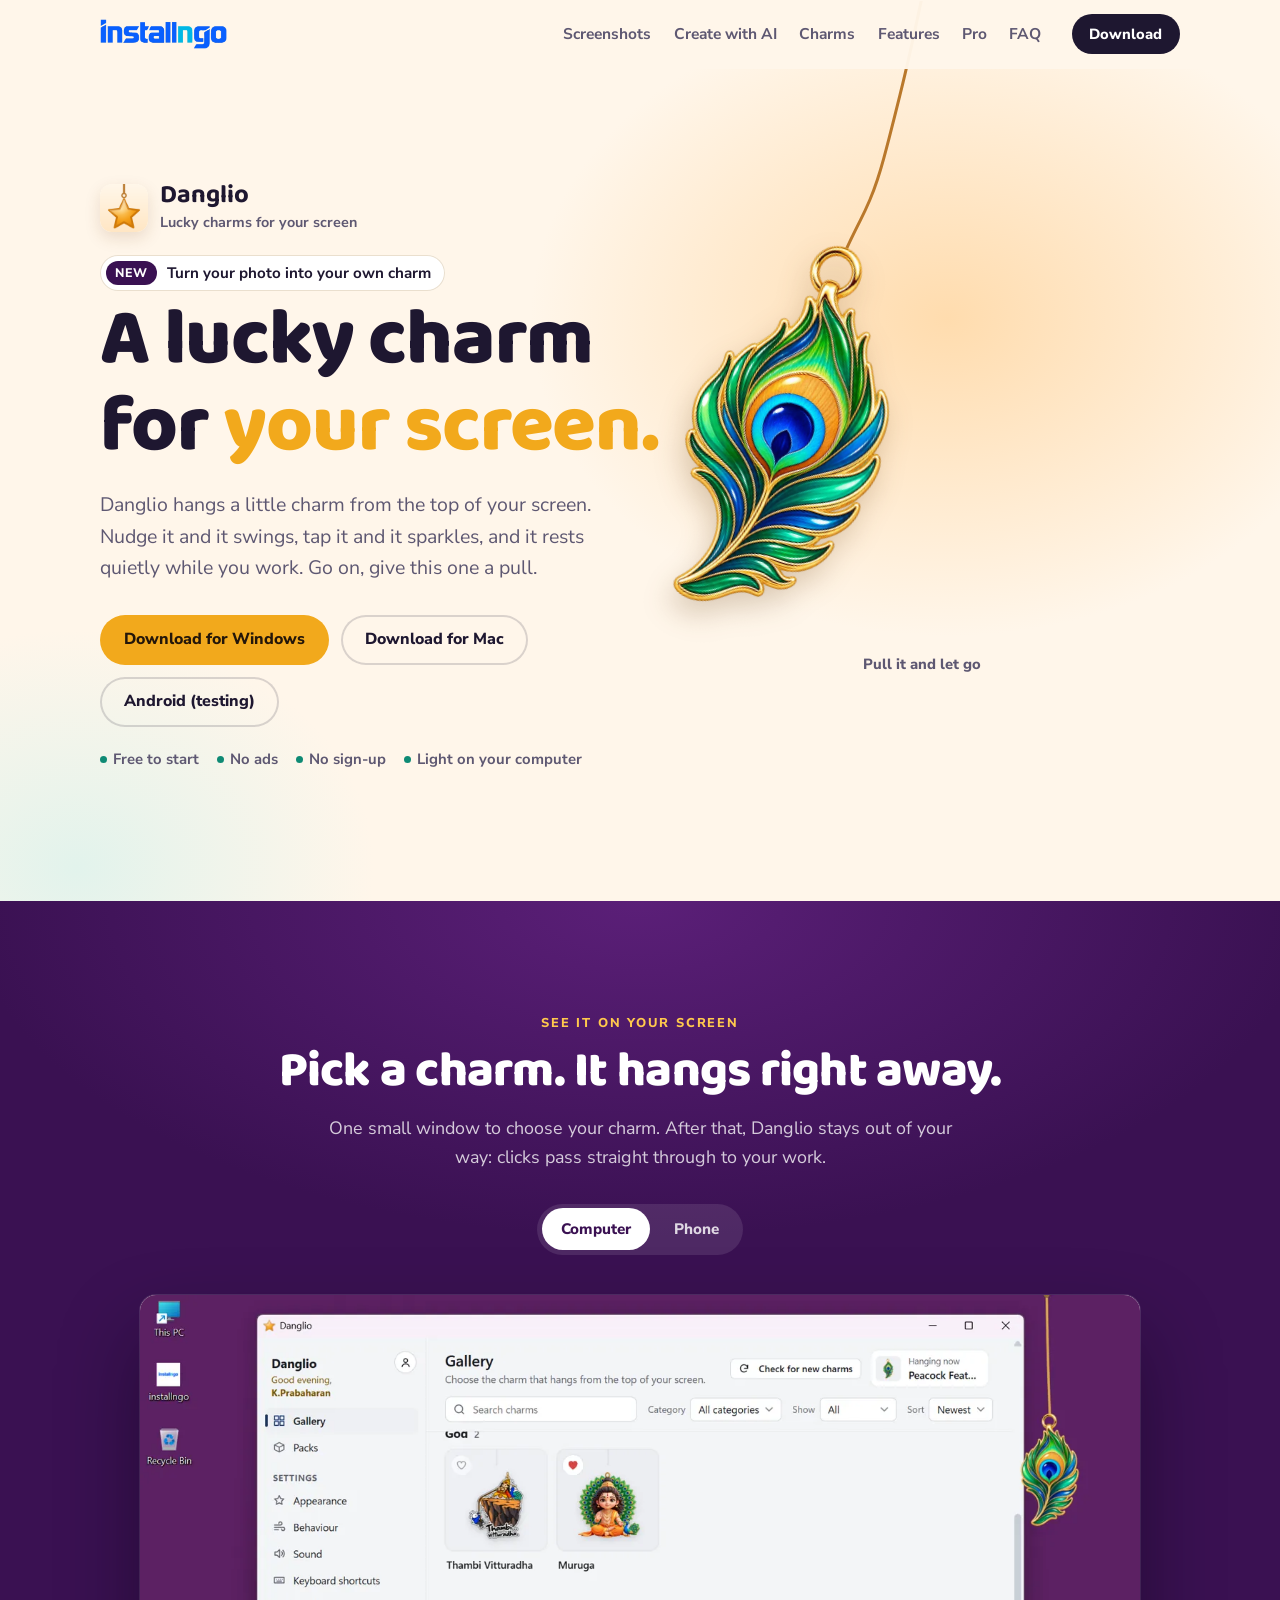
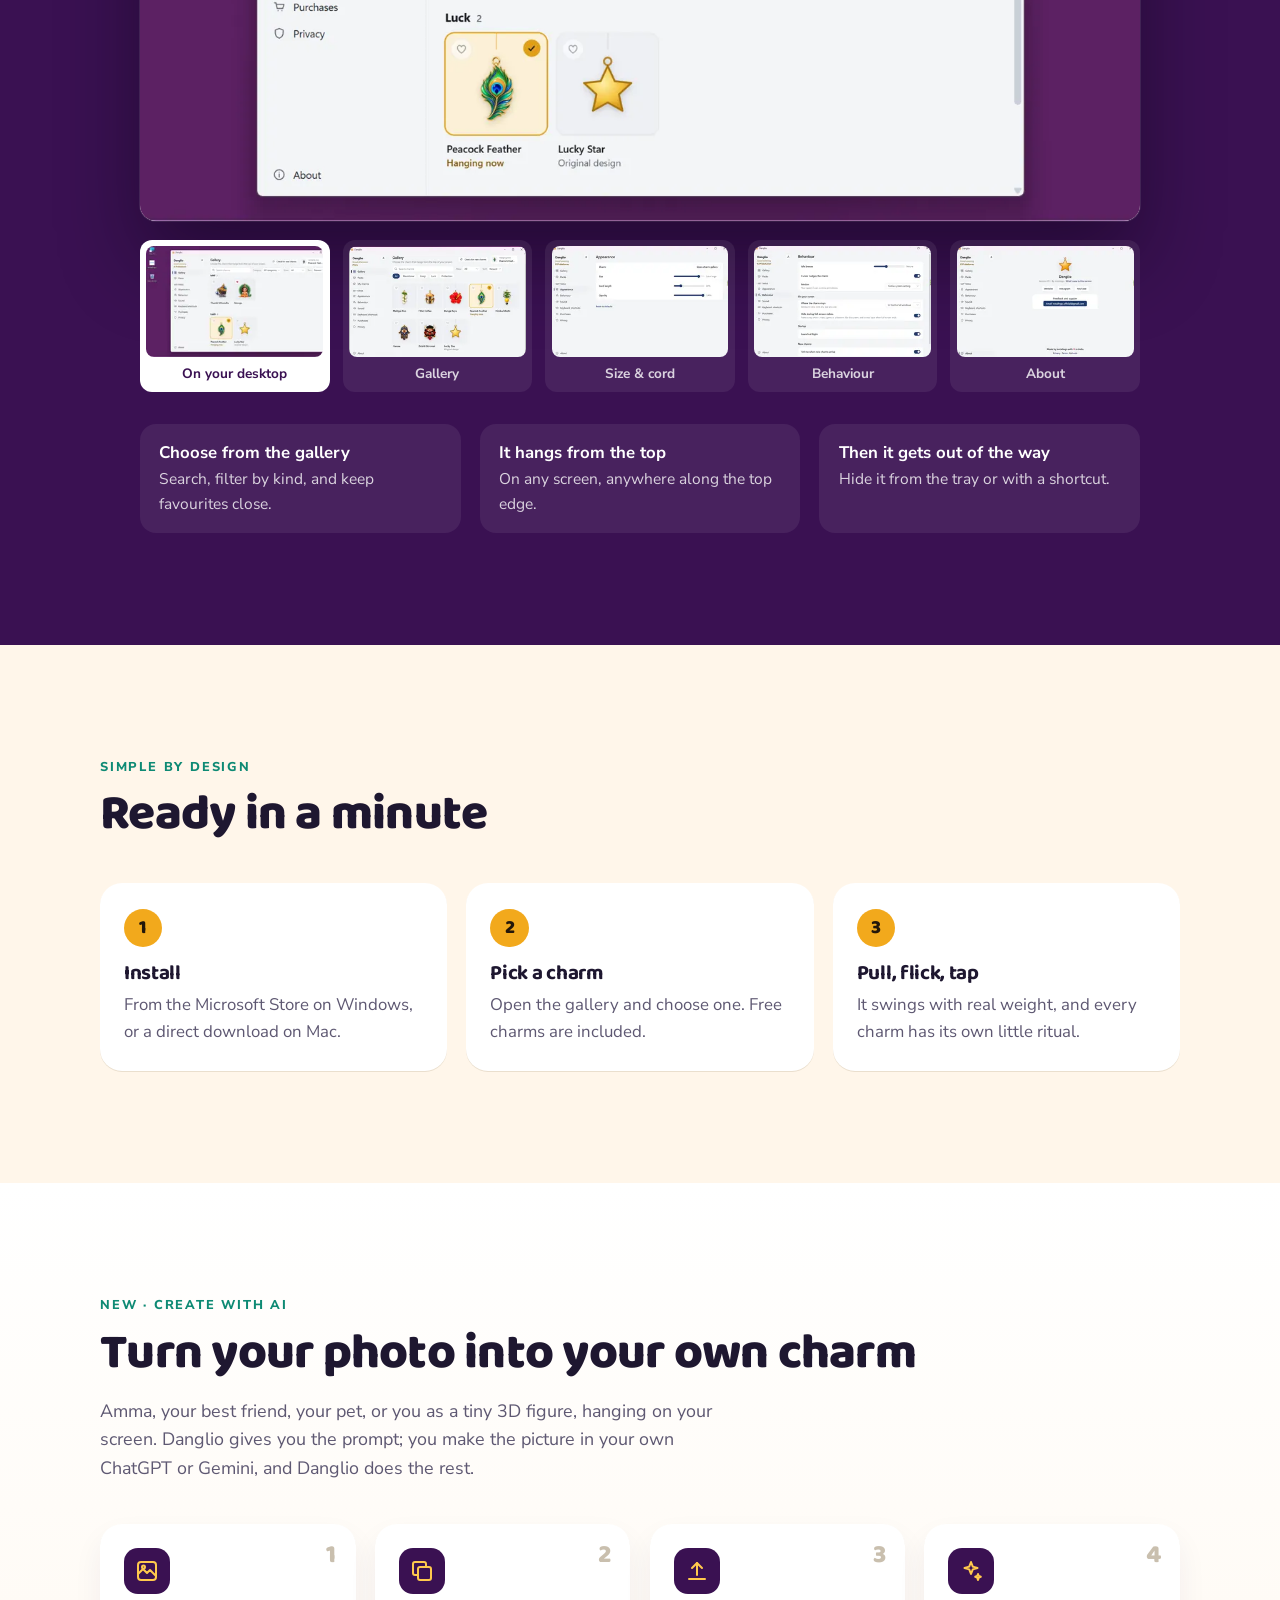
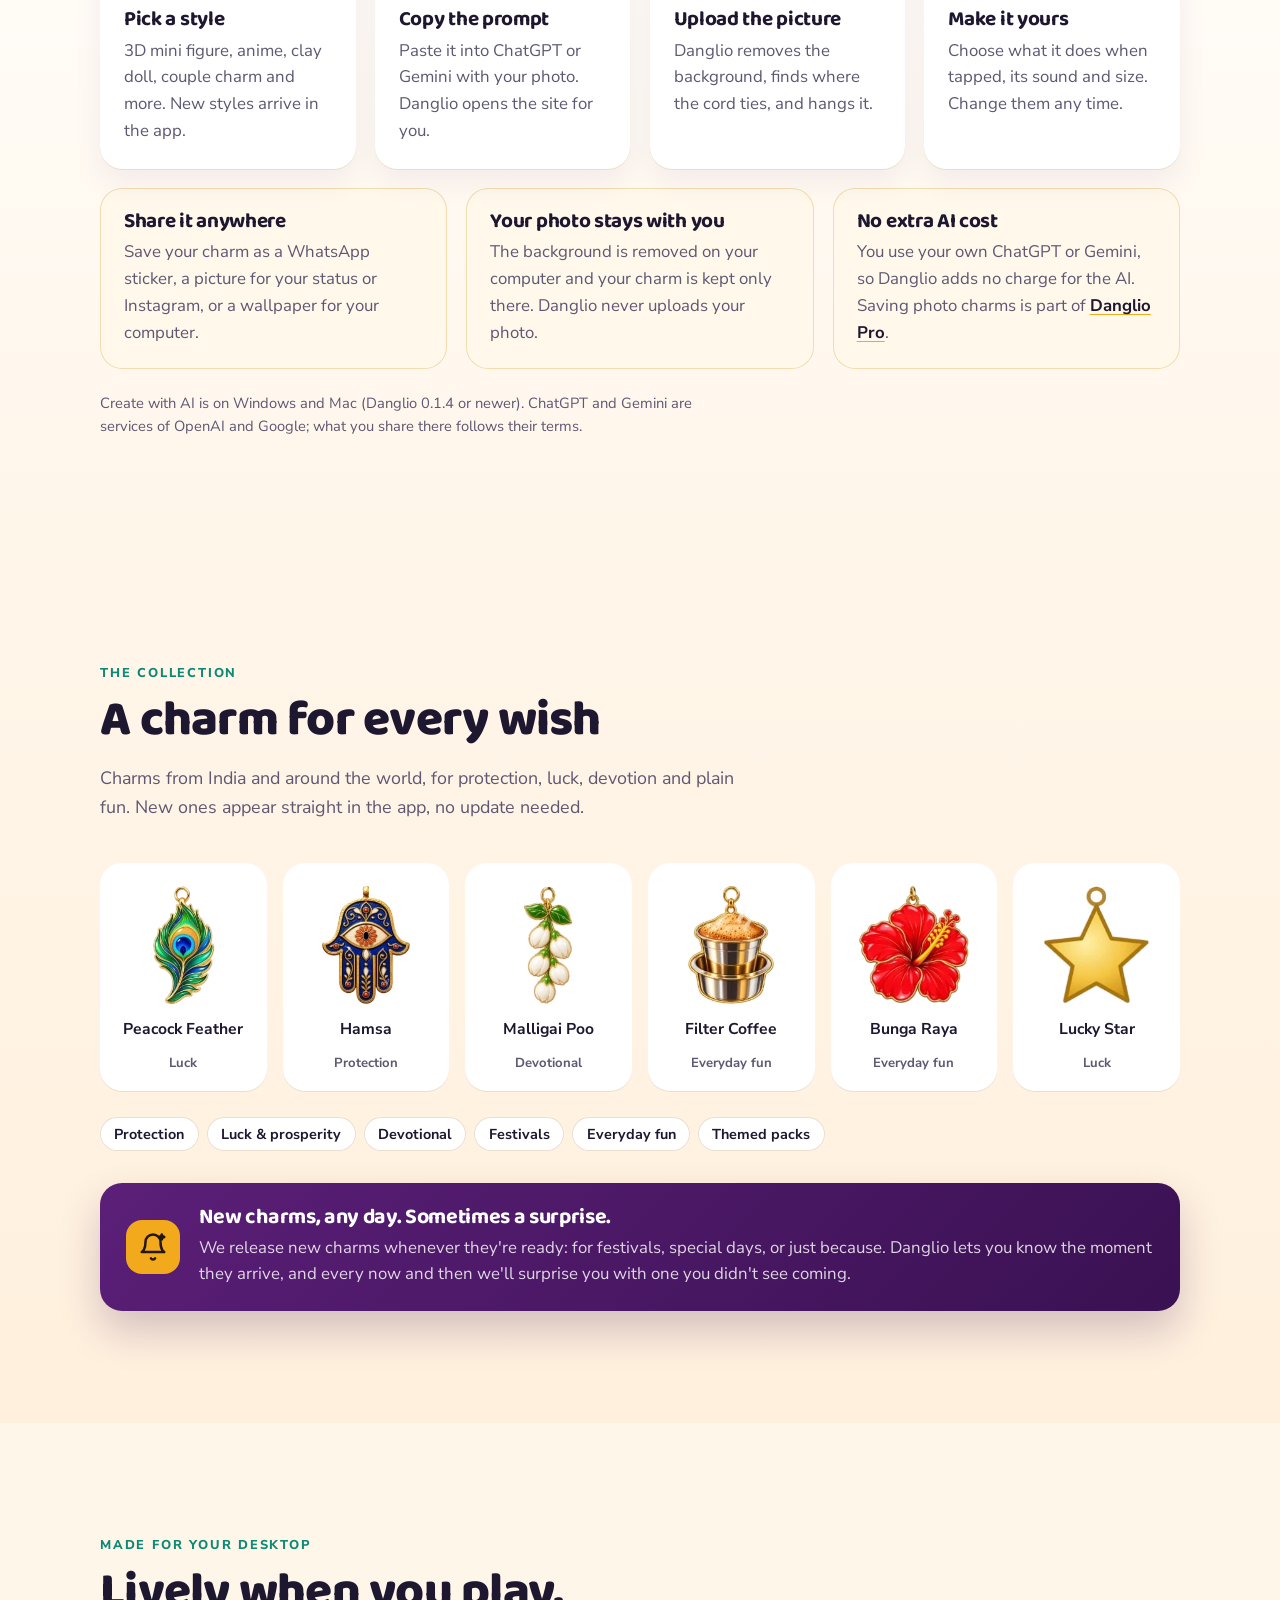
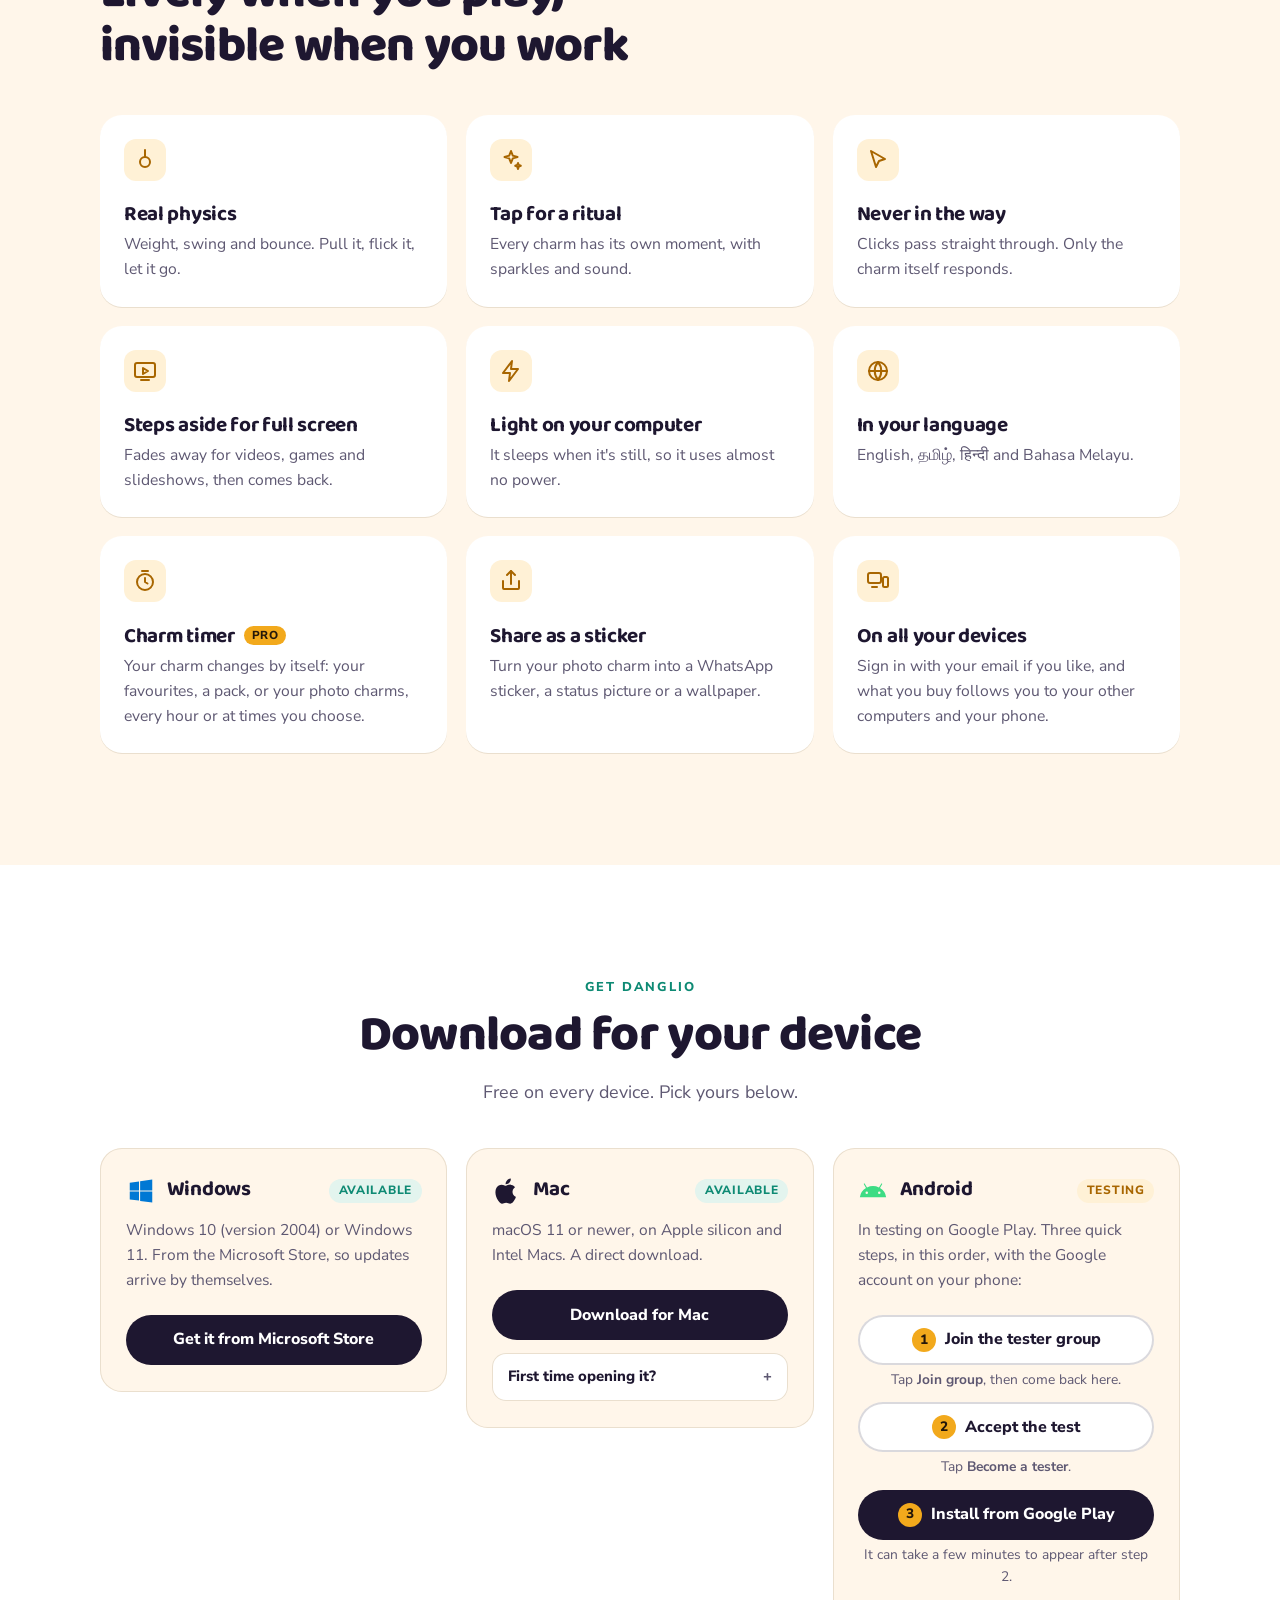
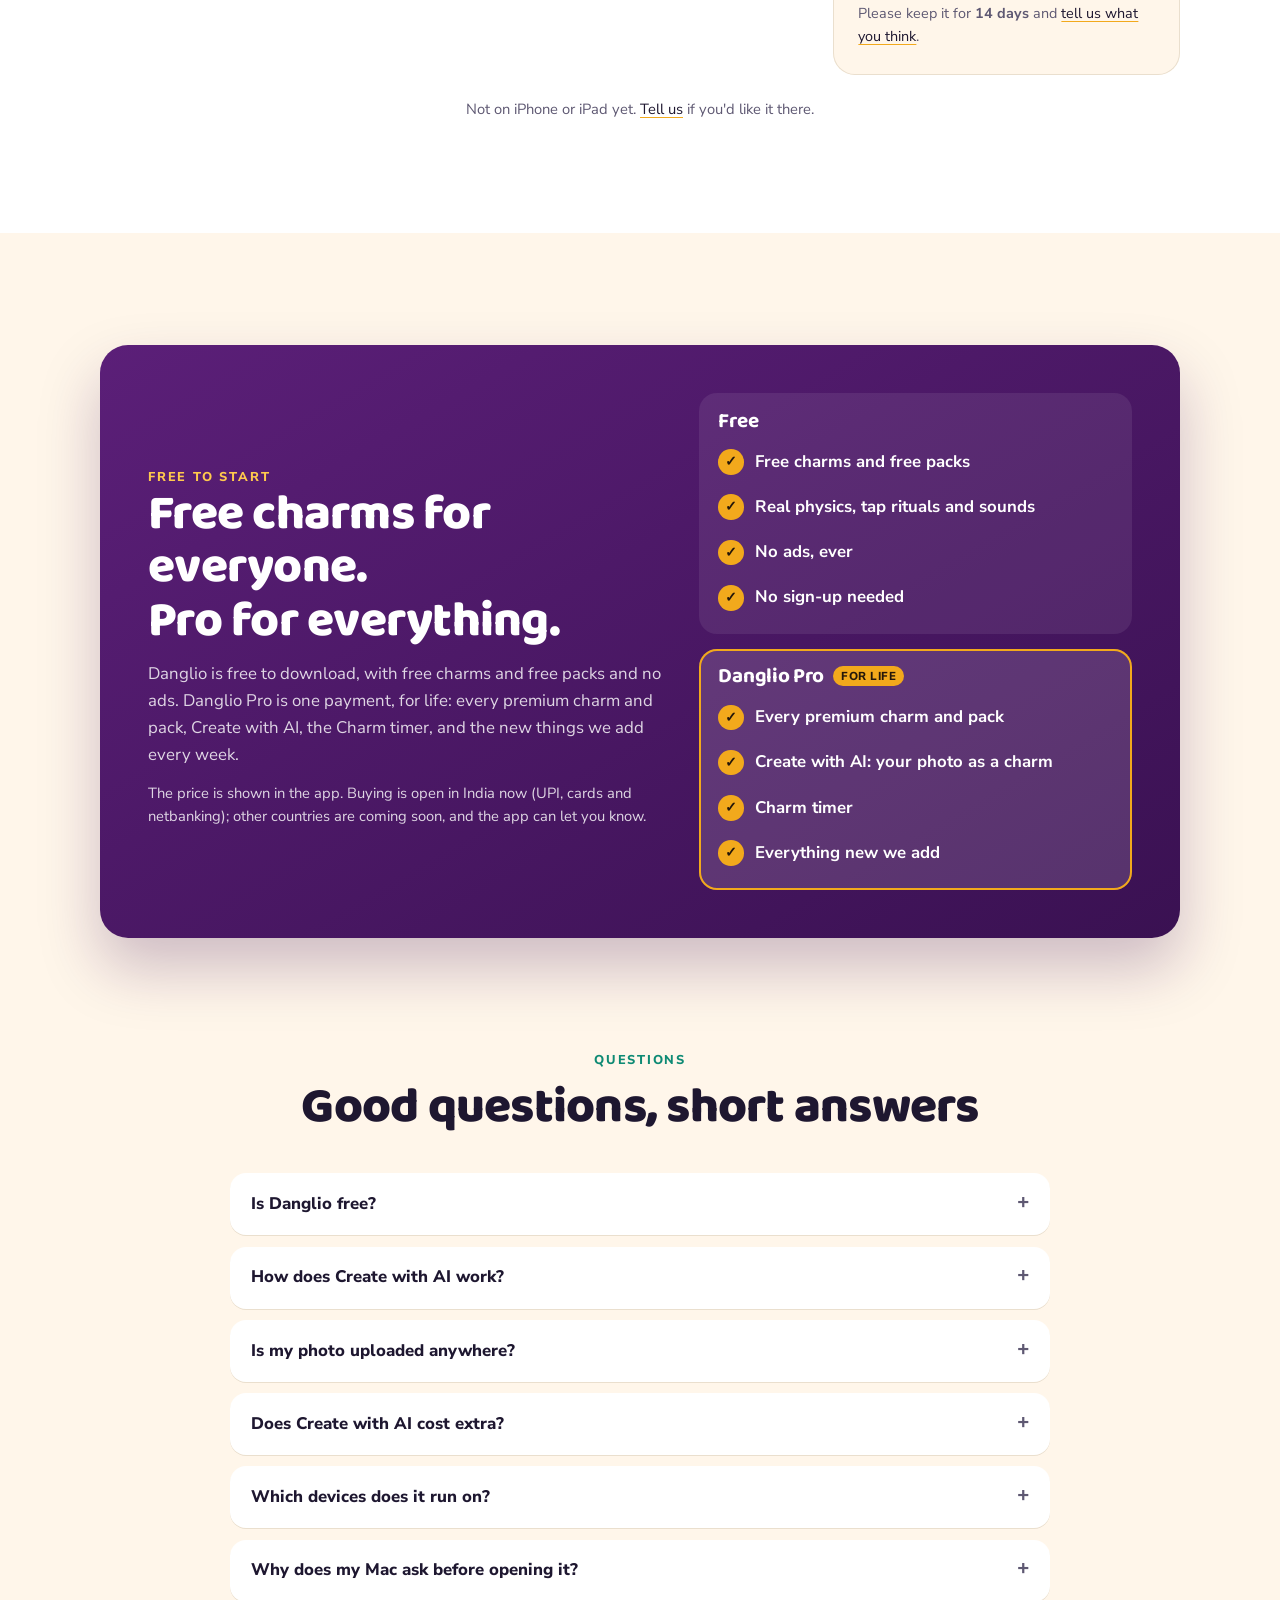
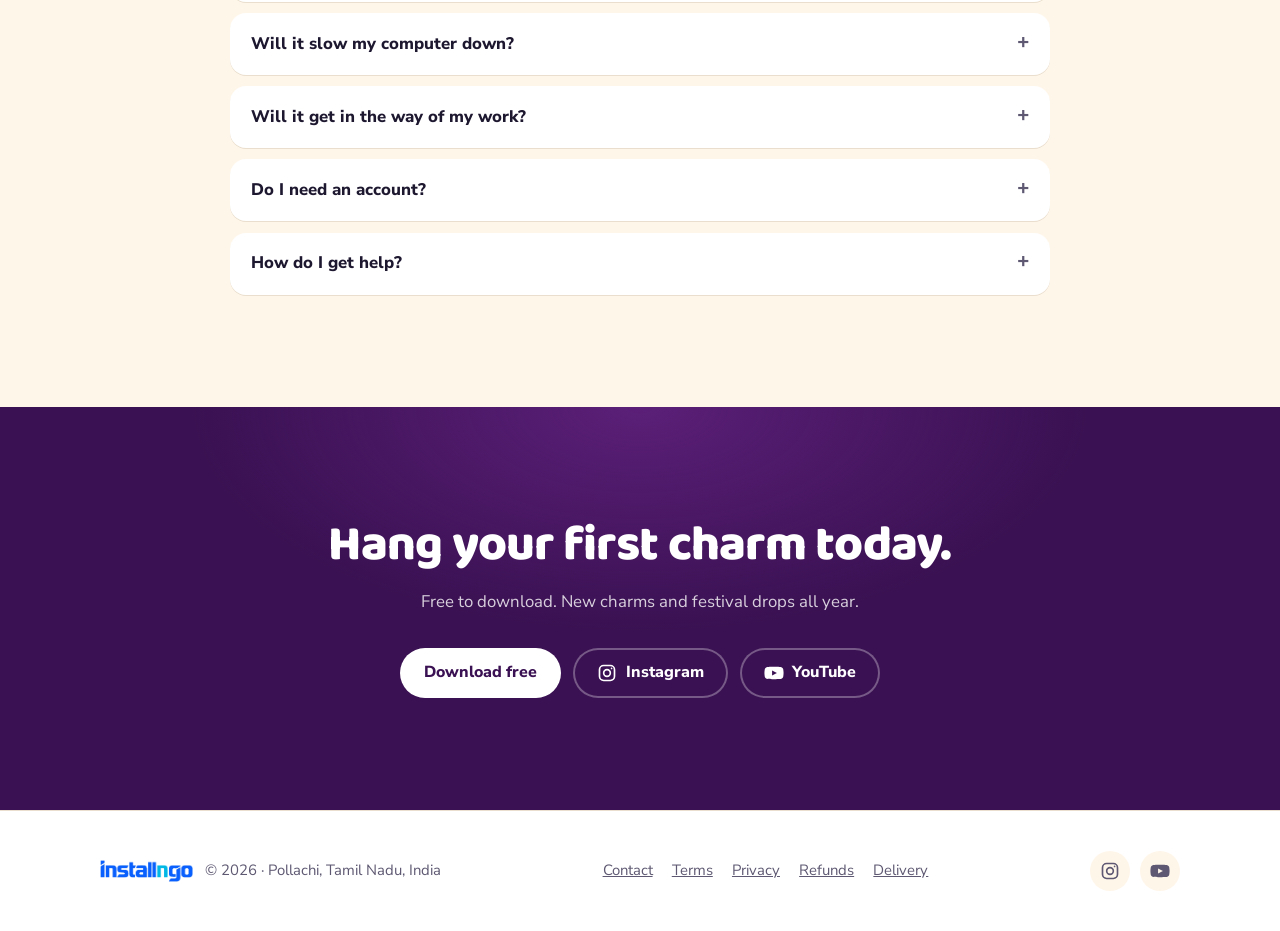
==== commit 042b0505: "Website for 0.1.4: Create with AI, Free and Pro, new features and FAQ, privacy for photo charms" ====
--- a/index.html
+++ b/index.html
@@ -4,7 +4,7 @@
   <meta charset="utf-8">
   <meta name="viewport" content="width=device-width, initial-scale=1, viewport-fit=cover">
   <title>Danglio – Free lucky charm for your desktop | Windows, Mac &amp; Android</title>
-  <meta name="description" content="Danglio hangs a lucky charm from the top of your screen: Murugan, Hamsa, Peacock Feather and more. Pull it, flick it, tap it. Free for Windows and Mac, Android in testing. No ads.">
+  <meta name="description" content="Danglio hangs a lucky charm from the top of your screen: Murugan, Hamsa, Peacock Feather and more. Pull it, flick it, tap it, or turn your own photo into a charm with Create with AI. Free to download for Windows and Mac, Android in testing. No ads.">
   <meta name="application-name" content="Danglio">
   <meta name="author" content="installngo">
   <meta name="robots" content="index, follow, max-image-preview:large">
@@ -34,7 +34,7 @@
   <script type="application/ld+json">{"@context": "https://schema.org", "@type": "SoftwareApplication", "name": "Danglio", "alternateName": "Danglio by installngo", "url": "https://www.installngo.com/", "image": "https://www.installngo.com/assets/share.jpg?v=2", "screenshot": ["https://www.installngo.com/assets/shot-gallery.webp", "https://www.installngo.com/assets/shot-phone-home.webp"], "description": "A lucky charm that hangs from the top of your screen. Pull it, flick it and tap it.", "applicationCategory": "LifestyleApplication", "operatingSystem": "Windows 10, Windows 11, macOS, Android", "inLanguage": ["en", "ta", "hi", "ms"], "isAccessibleForFree": true, "downloadUrl": "https://apps.microsoft.com/detail/9P16SST2JVCB", "offers": {"@type": "Offer", "price": "0", "priceCurrency": "INR"}, "publisher": {"@id": "https://www.installngo.com/#org"}}</script>
   <script type="application/ld+json">{"@context": "https://schema.org", "@type": "Organization", "@id": "https://www.installngo.com/#org", "name": "installngo", "url": "https://www.installngo.com/", "logo": "https://www.installngo.com/assets/installngo-logo.png", "email": "installngo.official@gmail.com", "address": {"@type": "PostalAddress", "addressLocality": "Pollachi", "addressRegion": "Tamil Nadu", "addressCountry": "IN"}, "sameAs": ["https://www.instagram.com/installngo", "https://www.youtube.com/@installngo"]}</script>
   <script type="application/ld+json">{"@context": "https://schema.org", "@type": "WebSite", "@id": "https://www.installngo.com/#website", "name": "Danglio by installngo", "url": "https://www.installngo.com/", "publisher": {"@id": "https://www.installngo.com/#org"}, "inLanguage": "en-IN"}</script>
-  <script type="application/ld+json">{"@context": "https://schema.org", "@type": "FAQPage", "mainEntity": [{"@type": "Question", "name": "Is Danglio free?", "acceptedAnswer": {"@type": "Answer", "text": "Yes. Danglio and its charms are free right now, with no ads."}}, {"@type": "Question", "name": "Which devices does it run on?", "acceptedAnswer": {"@type": "Answer", "text": "Windows 10 and 11 from the Microsoft Store, and Mac (macOS 11 or newer) as a direct download. Android is in testing on Google Play, and anyone can join as a tester."}}, {"@type": "Question", "name": "Why does my Mac ask before opening it?", "acceptedAnswer": {"@type": "Answer", "text": "The Mac download isn't notarised by Apple yet, so macOS asks you to confirm the first time: open System Settings, Privacy & Security, and click Open Anyway. After that it opens normally."}}, {"@type": "Question", "name": "Will it slow my computer down?", "acceptedAnswer": {"@type": "Answer", "text": "No. Danglio sleeps whenever the charm is still and uses almost no power or memory."}}, {"@type": "Question", "name": "Will it get in the way of my work?", "acceptedAnswer": {"@type": "Answer", "text": "No. Clicks pass straight through to whatever is underneath; only the charm responds. Hide it any time from the tray or with a keyboard shortcut."}}, {"@type": "Question", "name": "Do I need an account?", "acceptedAnswer": {"@type": "Answer", "text": "No. Install it, pick a charm and it hangs right away."}}, {"@type": "Question", "name": "How do I get help?", "acceptedAnswer": {"@type": "Answer", "text": "Email installngo.official@gmail.com. A real person replies, usually within two working days."}}]}</script>
+  <script type="application/ld+json">{"@context": "https://schema.org", "@type": "FAQPage", "mainEntity": [{"@type": "Question", "name": "Is Danglio free?", "acceptedAnswer": {"@type": "Answer", "text": "Yes, it's free to download, with free charms and packs and no ads. Danglio Pro is one payment, for life, for every premium charm and pack, Create with AI, the Charm timer and everything new."}}, {"@type": "Question", "name": "How does Create with AI work?", "acceptedAnswer": {"@type": "Answer", "text": "Pick a style in Danglio and copy its prompt. Paste it into ChatGPT or Gemini with your photo, save the picture it makes, and upload it in Danglio. Danglio removes the background and hangs it as your own charm."}}, {"@type": "Question", "name": "Is my photo uploaded anywhere?", "acceptedAnswer": {"@type": "Answer", "text": "Not by Danglio. The background is removed on your computer, and your photo charm is kept only there. You choose what to share with ChatGPT or Gemini, under their terms."}}, {"@type": "Question", "name": "Does Create with AI cost extra?", "acceptedAnswer": {"@type": "Answer", "text": "Danglio adds no AI charge: you use your own ChatGPT or Gemini (their free plans are often enough). Copying prompts and trying it is free; saving photo charms is part of Danglio Pro."}}, {"@type": "Question", "name": "Which devices does it run on?", "acceptedAnswer": {"@type": "Answer", "text": "Windows 10 and 11 from the Microsoft Store, and Mac (macOS 11 or newer) as a direct download. Android is in testing on Google Play, and anyone can join as a tester."}}, {"@type": "Question", "name": "Why does my Mac ask before opening it?", "acceptedAnswer": {"@type": "Answer", "text": "The Mac download isn't notarised by Apple yet, so macOS asks you to confirm the first time: open System Settings, Privacy & Security, and click Open Anyway. After that it opens normally."}}, {"@type": "Question", "name": "Will it slow my computer down?", "acceptedAnswer": {"@type": "Answer", "text": "No. Danglio sleeps whenever the charm is still and uses almost no power or memory."}}, {"@type": "Question", "name": "Will it get in the way of my work?", "acceptedAnswer": {"@type": "Answer", "text": "No. Clicks pass straight through to whatever is underneath; only the charm responds. Hide it any time from the tray or with a keyboard shortcut."}}, {"@type": "Question", "name": "Do I need an account?", "acceptedAnswer": {"@type": "Answer", "text": "No. Install it, pick a charm and it hangs right away. Sign in with your email only if you buy, or want your purchases on all your devices."}}, {"@type": "Question", "name": "How do I get help?", "acceptedAnswer": {"@type": "Answer", "text": "Email installngo.official@gmail.com. A real person replies, usually within two working days."}}]}</script>
 
   <link rel="preload" as="image" href="/assets/charm-peacock-hanging.webp" fetchpriority="high">
   <link rel="preload" as="font" type="font/woff2" href="/assets/fonts/baloo-2.woff2" crossorigin>
@@ -299,6 +299,32 @@
       html { scroll-behavior: auto; }
       .btn, .charm-grid li { transition: none; }
     }
+
+    /* Create with AI (0.1.4) */
+    .newbadge { display: inline-flex; align-items: center; gap: 0.6rem; margin: 0 0 0.4rem; padding: 0.35rem 0.9rem 0.35rem 0.35rem; border-radius: 999px; background: #fff; box-shadow: inset 0 0 0 1px var(--line); color: var(--ink); font-weight: 700; font-size: 0.95rem; text-decoration: none; }
+    .newbadge span { padding: 0.15rem 0.6rem; border-radius: 999px; background: var(--plum); color: #fff; font-size: 0.78rem; font-weight: 800; letter-spacing: 0.04em; text-transform: uppercase; }
+    .newbadge:hover { box-shadow: inset 0 0 0 2px var(--gold); }
+    .create { background: linear-gradient(#fff, #fff6ea); }
+    .flow { display: grid; grid-template-columns: repeat(4, 1fr); gap: 1.2rem; margin: 2.6rem 0 0; padding: 0; list-style: none; counter-reset: f; }
+    .flow li { position: relative; padding: 1.5rem; border-radius: var(--radius); background: var(--paper); box-shadow: 0 1px 0 var(--line), 0 14px 30px rgba(58, 17, 82, 0.06); }
+    .flow li::after { counter-increment: f; content: counter(f); position: absolute; top: 1.1rem; right: 1.2rem; color: #c9bfae; font: 800 1.6rem/1 var(--head); }
+    .flow__icon { display: grid; place-items: center; width: 46px; height: 46px; margin-bottom: 0.9rem; border-radius: 14px; background: var(--plum); color: var(--gold-2); }
+    .flow__icon svg { width: 24px; height: 24px; }
+    .flow p, .create__card p { margin: 0.4rem 0 0; color: var(--muted); }
+    .create__more { display: grid; grid-template-columns: repeat(3, 1fr); gap: 1.2rem; margin-top: 1.2rem; }
+    .create__card { padding: 1.4rem 1.5rem; border-radius: var(--radius); background: #fff8eb; box-shadow: inset 0 0 0 1px #f3dcae; }
+    .create__card a { color: var(--ink); text-decoration-color: var(--gold); text-underline-offset: 3px; font-weight: 700; }
+    .create__fine { text-align: left; margin-left: 0; }
+    .protag { display: inline-block; margin-left: 0.35rem; padding: 0.1rem 0.5rem; border-radius: 999px; background: var(--gold); color: #24170a; font: 800 0.72rem/1.4 "Nunito Sans", sans-serif; letter-spacing: 0.04em; text-transform: uppercase; vertical-align: 0.2em; }
+    .plans { display: grid; gap: 0.9rem; }
+    .plan { padding: 1.1rem 1.2rem; border-radius: 18px; background: rgba(255, 255, 255, 0.08); }
+    .plan--pro { background: rgba(255, 255, 255, 0.14); box-shadow: inset 0 0 0 2px var(--gold); }
+    .plan h3 { margin: 0 0 0.6rem; color: #fff; }
+    .free .plan ul { gap: 0.45rem; }
+    .free .plan li { padding: 0.35rem 0; background: none; }
+    .free__note { font-size: 0.92rem; }
+    @media (max-width: 960px) { .flow { grid-template-columns: repeat(2, 1fr); } .create__more { grid-template-columns: 1fr; } }
+    @media (max-width: 560px) { .flow { grid-template-columns: 1fr; } }
   </style>
 </head>
 <body>
@@ -307,8 +333,10 @@
       <a class="mark" href="/" aria-label="installngo home"><img src="/assets/installngo-logo.png" alt="installngo" width="127" height="30"></a>
       <nav id="menu" aria-label="On this page">
         <a href="#see">Screenshots</a>
+        <a href="#create">Create with AI</a>
         <a href="#charms">Charms</a>
         <a href="#features">Features</a>
+        <a href="#pro">Pro</a>
         <a href="#faq">FAQ</a>
       </nav>
       <a class="btn btn--small top__get" href="#download">Download</a>
@@ -322,6 +350,7 @@
       <div class="wrap hero__grid">
         <div class="hero__copy">
           <p class="app"><img src="/assets/danglio-icon.png" alt="" width="48" height="48"><span><b>Danglio</b><small>Lucky charms for your screen</small></span></p>
+          <a class="newbadge" href="#create"><span>New</span> Turn your photo into your own charm</a>
           <h1 id="hero-title">A lucky charm for <span>your screen.</span></h1>
           <p class="hero__lead">Danglio hangs a little charm from the top of your screen. Nudge it and it swings, tap it and it sparkles, and it rests quietly while you work. Go on, give this one a pull.</p>
           <div class="hero__cta" id="hero-cta">
@@ -330,7 +359,7 @@
             <a class="btn btn--ghost" data-os="android" href="#android-test">Android (testing)</a>
           </div>
           <ul class="hero__meta" aria-label="At a glance">
-            <li>Free</li>
+            <li>Free to start</li>
             <li>No ads</li>
             <li>No sign-up</li>
             <li>Light on your computer</li>
@@ -390,6 +419,51 @@
           <li><h3>Pick a charm</h3><p>Open the gallery and choose one. Free charms are included.</p></li>
           <li><h3>Pull, flick, tap</h3><p>It swings with real weight, and every charm has its own little ritual.</p></li>
         </ol>
+      </div>
+    </section>
+
+    <section class="create" id="create" aria-labelledby="create-title">
+      <div class="wrap">
+        <p class="eyebrow">New · Create with AI</p>
+        <h2 id="create-title">Turn your photo into your own charm</h2>
+        <p class="intro">Amma, your best friend, your pet, or you as a tiny 3D figure, hanging on your screen. Danglio gives you the prompt; you make the picture in your own ChatGPT or Gemini, and Danglio does the rest.</p>
+        <ol class="flow">
+          <li>
+            <span class="flow__icon" aria-hidden="true"><svg viewBox="0 0 24 24" fill="none" stroke="currentColor" stroke-width="2" stroke-linecap="round" stroke-linejoin="round"><rect x="3" y="3" width="18" height="18" rx="3"/><path d="M3 15l5-5 4 4 3-3 6 6"/><circle cx="8.5" cy="8" r="1.5"/></svg></span>
+            <h3>Pick a style</h3>
+            <p>3D mini figure, anime, clay doll, couple charm and more. New styles arrive in the app.</p>
+          </li>
+          <li>
+            <span class="flow__icon" aria-hidden="true"><svg viewBox="0 0 24 24" fill="none" stroke="currentColor" stroke-width="2" stroke-linecap="round" stroke-linejoin="round"><rect x="8" y="8" width="13" height="13" rx="2"/><path d="M16 8V5a2 2 0 0 0-2-2H5a2 2 0 0 0-2 2v9a2 2 0 0 0 2 2h3"/></svg></span>
+            <h3>Copy the prompt</h3>
+            <p>Paste it into ChatGPT or Gemini with your photo. Danglio opens the site for you.</p>
+          </li>
+          <li>
+            <span class="flow__icon" aria-hidden="true"><svg viewBox="0 0 24 24" fill="none" stroke="currentColor" stroke-width="2" stroke-linecap="round" stroke-linejoin="round"><path d="M12 16V4"/><path d="M7 9l5-5 5 5"/><path d="M4 20h16"/></svg></span>
+            <h3>Upload the picture</h3>
+            <p>Danglio removes the background, finds where the cord ties, and hangs it.</p>
+          </li>
+          <li>
+            <span class="flow__icon" aria-hidden="true"><svg viewBox="0 0 24 24" fill="none" stroke="currentColor" stroke-width="2" stroke-linecap="round" stroke-linejoin="round"><path d="M12 3l1.8 4.6L18.5 9l-4.7 1.4L12 15l-1.8-4.6L5.5 9l4.7-1.4z"/><path d="M19 15l.8 2 2 .8-2 .8L19 21l-.8-2.4-2-.8 2-.8z"/></svg></span>
+            <h3>Make it yours</h3>
+            <p>Choose what it does when tapped, its sound and size. Change them any time.</p>
+          </li>
+        </ol>
+        <div class="create__more">
+          <div class="create__card">
+            <h3>Share it anywhere</h3>
+            <p>Save your charm as a WhatsApp sticker, a picture for your status or Instagram, or a wallpaper for your computer.</p>
+          </div>
+          <div class="create__card">
+            <h3>Your photo stays with you</h3>
+            <p>The background is removed on your computer and your charm is kept only there. Danglio never uploads your photo.</p>
+          </div>
+          <div class="create__card">
+            <h3>No extra AI cost</h3>
+            <p>You use your own ChatGPT or Gemini, so Danglio adds no charge for the AI. Saving photo charms is part of <a href="#pro">Danglio Pro</a>.</p>
+          </div>
+        </div>
+        <p class="fine create__fine">Create with AI is on Windows and Mac (Danglio 0.1.4 or newer). ChatGPT and Gemini are services of OpenAI and Google; what you share there follows their terms.</p>
       </div>
     </section>
 
@@ -430,6 +504,9 @@
           <li><svg viewBox="0 0 24 24" fill="none" stroke="currentColor" stroke-width="2" stroke-linecap="round" stroke-linejoin="round" aria-hidden="true"><rect x="2" y="4" width="20" height="14" rx="2"/><path d="M8 21h8"/><path d="M10 9l5 3-5 3z"/></svg><h3>Steps aside for full screen</h3><p>Fades away for videos, games and slideshows, then comes back.</p></li>
           <li><svg viewBox="0 0 24 24" fill="none" stroke="currentColor" stroke-width="2" stroke-linecap="round" stroke-linejoin="round" aria-hidden="true"><path d="M13 2L4 14h7l-1 8 9-12h-7z"/></svg><h3>Light on your computer</h3><p>It sleeps when it's still, so it uses almost no power.</p></li>
           <li><svg viewBox="0 0 24 24" fill="none" stroke="currentColor" stroke-width="2" stroke-linecap="round" stroke-linejoin="round" aria-hidden="true"><circle cx="12" cy="12" r="9"/><path d="M3 12h18"/><path d="M12 3a14 14 0 0 1 0 18a14 14 0 0 1 0-18"/></svg><h3>In your language</h3><p>English, தமிழ், हिन्दी and Bahasa Melayu.</p></li>
+          <li><svg viewBox="0 0 24 24" fill="none" stroke="currentColor" stroke-width="2" stroke-linecap="round" stroke-linejoin="round" aria-hidden="true"><circle cx="12" cy="13" r="8"/><path d="M12 9v4l2.5 1.5"/><path d="M9 2h6"/></svg><h3>Charm timer <span class="protag">Pro</span></h3><p>Your charm changes by itself: your favourites, a pack, or your photo charms, every hour or at times you choose.</p></li>
+          <li><svg viewBox="0 0 24 24" fill="none" stroke="currentColor" stroke-width="2" stroke-linecap="round" stroke-linejoin="round" aria-hidden="true"><path d="M4 12v7a1 1 0 0 0 1 1h14a1 1 0 0 0 1-1v-7"/><path d="M16 6l-4-4-4 4"/><path d="M12 2v13"/></svg><h3>Share as a sticker</h3><p>Turn your photo charm into a WhatsApp sticker, a status picture or a wallpaper.</p></li>
+          <li><svg viewBox="0 0 24 24" fill="none" stroke="currentColor" stroke-width="2" stroke-linecap="round" stroke-linejoin="round" aria-hidden="true"><rect x="2" y="4" width="13" height="10" rx="2"/><rect x="17" y="8" width="5" height="10" rx="1.5"/><path d="M6 18h5"/></svg><h3>On all your devices</h3><p>Sign in with your email if you like, and what you buy follows you to your other computers and your phone.</p></li>
         </ul>
       </div>
     </section>
@@ -476,20 +553,35 @@
       </div>
     </section>
 
-    <section id="free" aria-labelledby="free-title">
+    <section id="pro" aria-labelledby="pro-title">
       <div class="wrap">
         <div class="free">
           <div>
-            <p class="eyebrow">Free</p>
-            <h2 id="free-title">Free. Every charm.</h2>
-            <p>Danglio and its whole collection are free right now. Just install it and pick a charm.</p>
-          </div>
-          <ul>
-            <li>Every charm free</li>
-            <li>No ads, ever</li>
-            <li>No tracking</li>
-            <li>No sign-up needed</li>
-          </ul>
+            <p class="eyebrow">Free to start</p>
+            <h2 id="pro-title">Free charms for everyone.<br>Pro for everything.</h2>
+            <p>Danglio is free to download, with free charms and free packs and no ads. Danglio Pro is one payment, for life: every premium charm and pack, Create with AI, the Charm timer, and the new things we add every week.</p>
+            <p class="free__note">The price is shown in the app. Buying is open in India now (UPI, cards and netbanking); other countries are coming soon, and the app can let you know.</p>
+          </div>
+          <div class="plans">
+            <div class="plan">
+              <h3>Free</h3>
+              <ul>
+                <li>Free charms and free packs</li>
+                <li>Real physics, tap rituals and sounds</li>
+                <li>No ads, ever</li>
+                <li>No sign-up needed</li>
+              </ul>
+            </div>
+            <div class="plan plan--pro">
+              <h3>Danglio Pro <span class="protag">For life</span></h3>
+              <ul>
+                <li>Every premium charm and pack</li>
+                <li>Create with AI: your photo as a charm</li>
+                <li>Charm timer</li>
+                <li>Everything new we add</li>
+              </ul>
+            </div>
+          </div>
         </div>
       </div>
     </section>
@@ -501,12 +593,15 @@
       </div>
       <div class="wrap">
         <div class="faq">
-          <details><summary>Is Danglio free?</summary><p>Yes. Danglio and its charms are free right now, with no ads.</p></details>
+          <details><summary>Is Danglio free?</summary><p>Yes, it's free to download, with free charms and packs and no ads. <a href="#pro">Danglio Pro</a> is one payment, for life, for every premium charm and pack, Create with AI, the Charm timer and everything new.</p></details>
+          <details><summary>How does Create with AI work?</summary><p>Pick a style in Danglio and copy its prompt. Paste it into ChatGPT or Gemini with your photo, save the picture it makes, and upload it in Danglio. Danglio removes the background and hangs it as your own charm.</p></details>
+          <details><summary>Is my photo uploaded anywhere?</summary><p>Not by Danglio. The background is removed on your computer, and your photo charm is kept only there. You choose what to share with ChatGPT or Gemini, under their terms.</p></details>
+          <details><summary>Does Create with AI cost extra?</summary><p>Danglio adds no AI charge: you use your own ChatGPT or Gemini (their free plans are often enough). Copying prompts and trying it is free; saving photo charms is part of Danglio Pro.</p></details>
           <details><summary>Which devices does it run on?</summary><p>Windows 10 and 11 (Microsoft Store) and Mac (macOS 11 or newer). Android is in testing on Google Play, and you can <a href="#android-test">join as a tester</a>.</p></details>
           <details><summary>Why does my Mac ask before opening it?</summary><p>The Mac download isn't notarised by Apple yet, so macOS asks you to confirm the first time. It's safe: follow the <a href="#mac-open">four quick steps</a> once, and it opens normally after that.</p></details>
           <details><summary>Will it slow my computer down?</summary><p>No. Danglio sleeps whenever the charm is still and uses almost no power or memory.</p></details>
           <details><summary>Will it get in the way of my work?</summary><p>No. Clicks pass straight through to whatever is underneath; only the charm responds. Hide it any time from the tray or with a keyboard shortcut.</p></details>
-          <details><summary>Do I need an account?</summary><p>No. Install it, pick a charm and it hangs right away.</p></details>
+          <details><summary>Do I need an account?</summary><p>No. Install it, pick a charm and it hangs right away. Sign in with your email only if you buy, or want your purchases on all your devices.</p></details>
           <details><summary>How do I get help?</summary><p>Email <a href="mailto:installngo.official@gmail.com">installngo.official@gmail.com</a>. A real person replies, usually within two working days.</p></details>
         </div>
       </div>
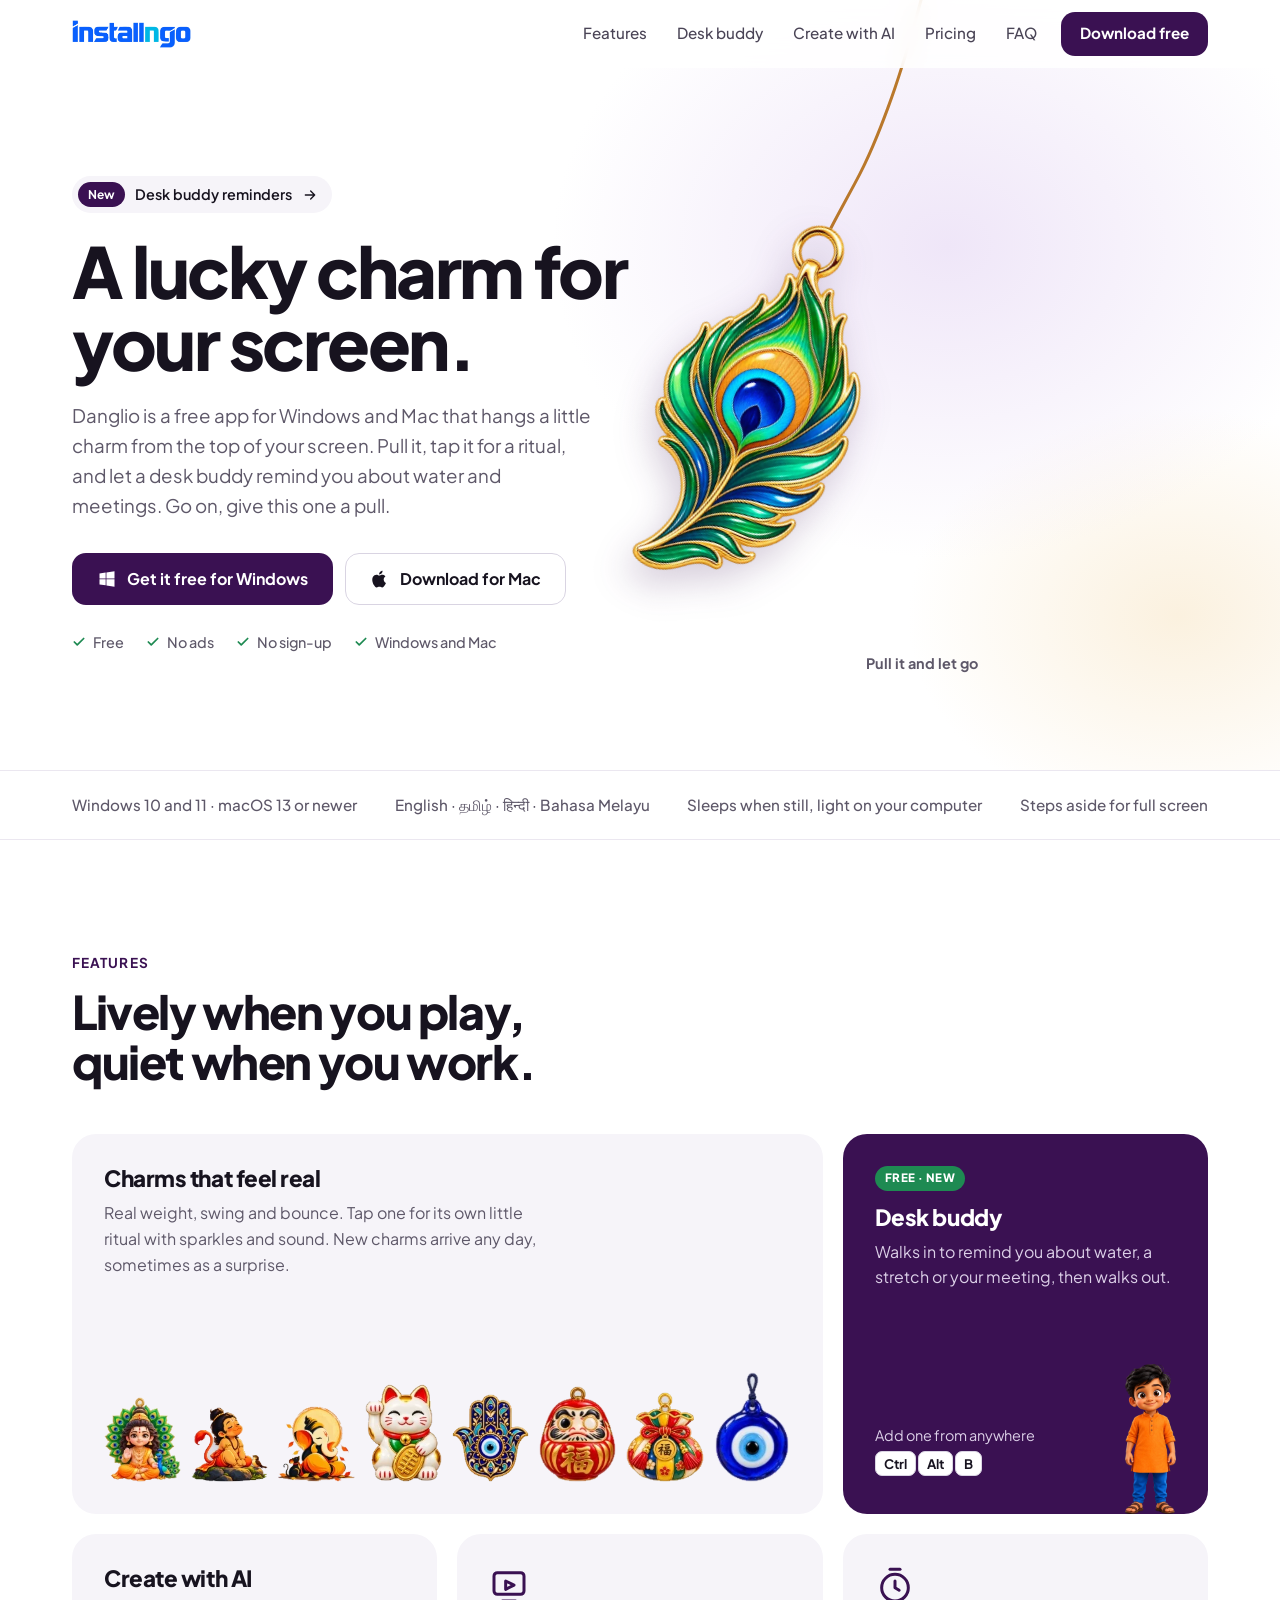
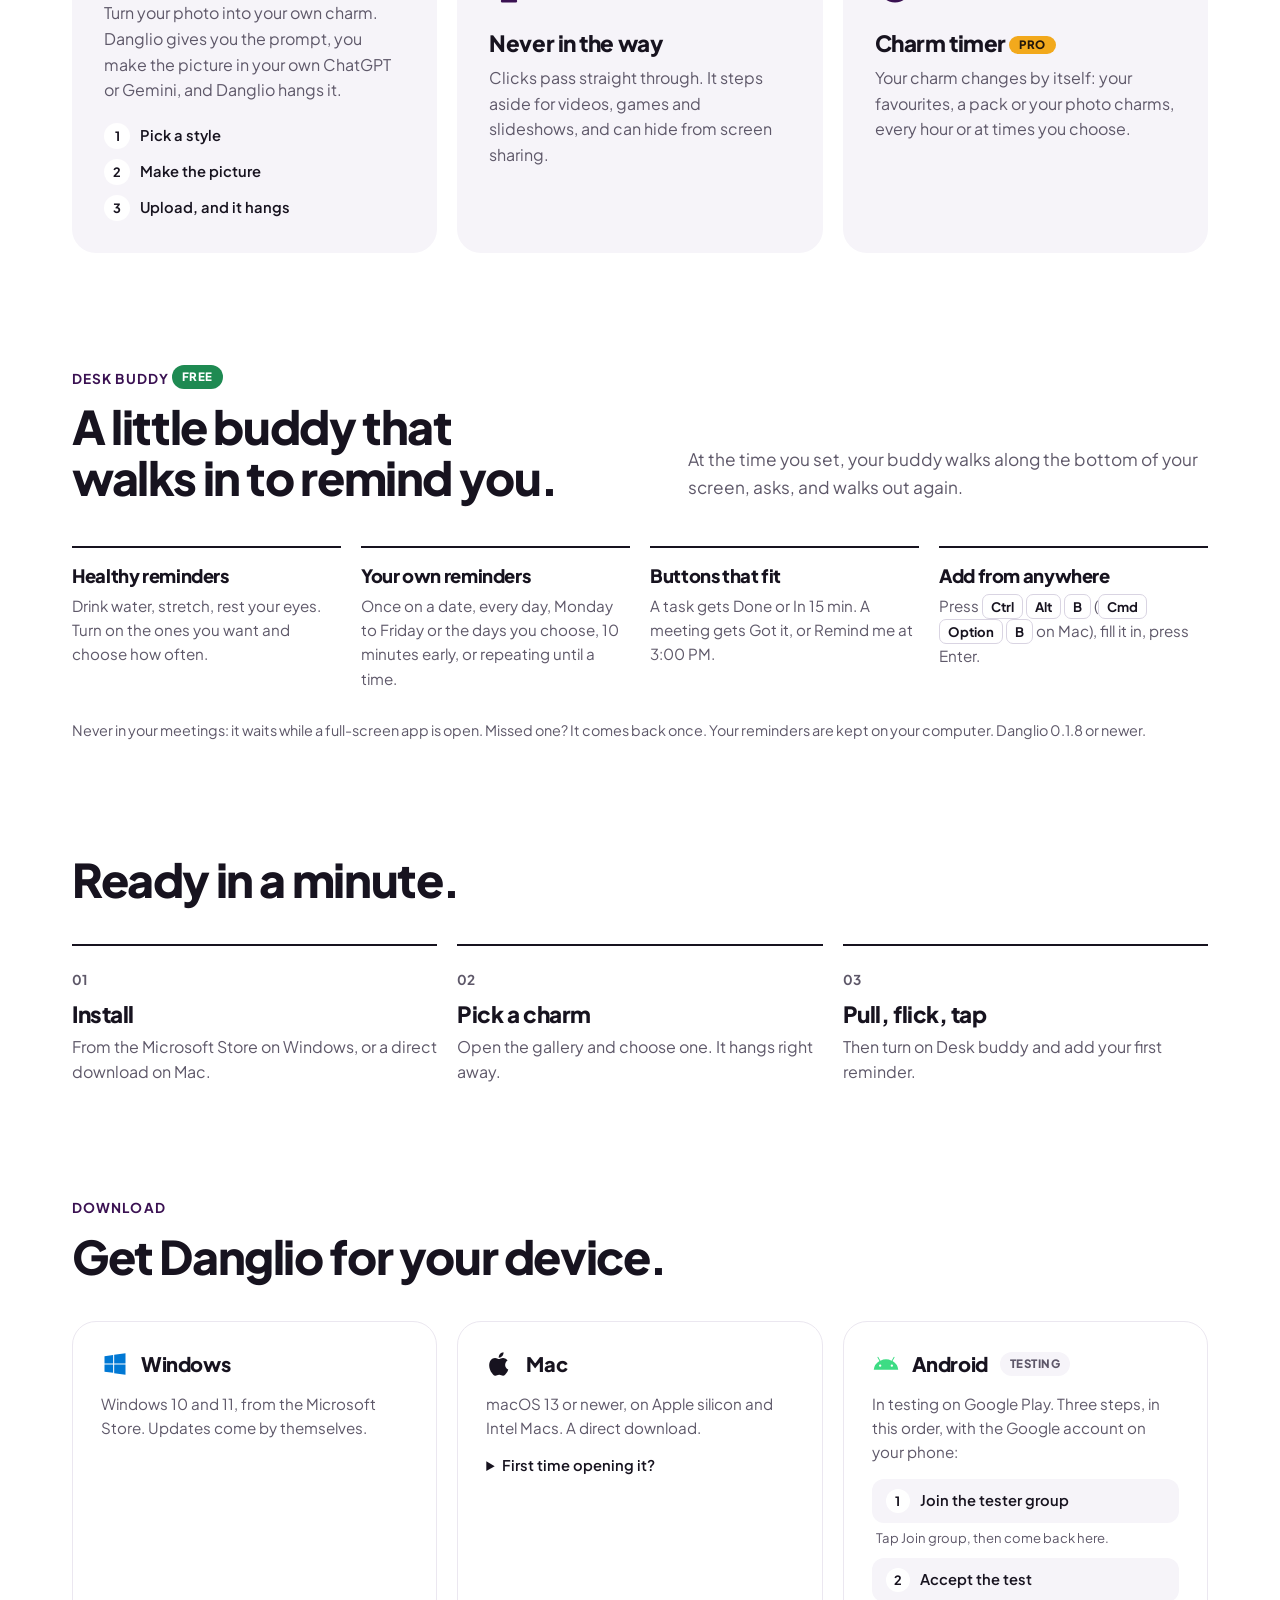
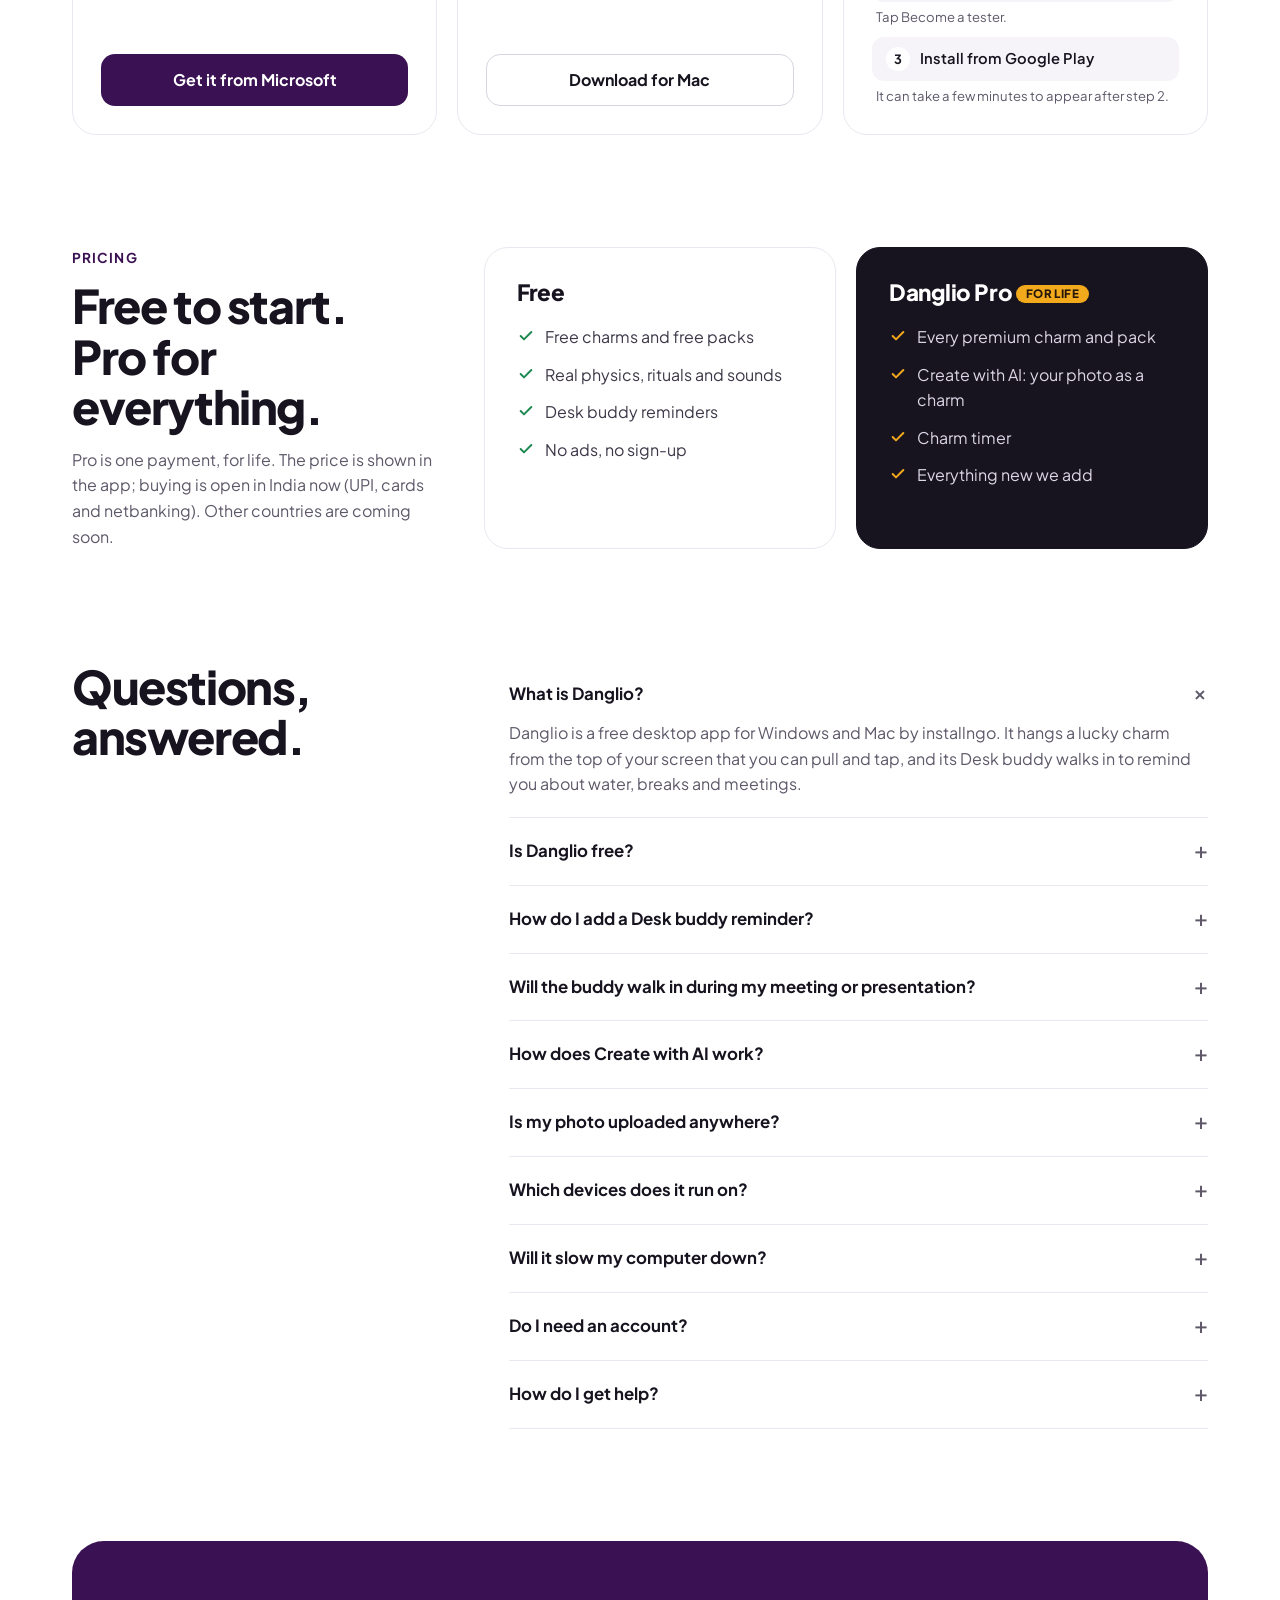
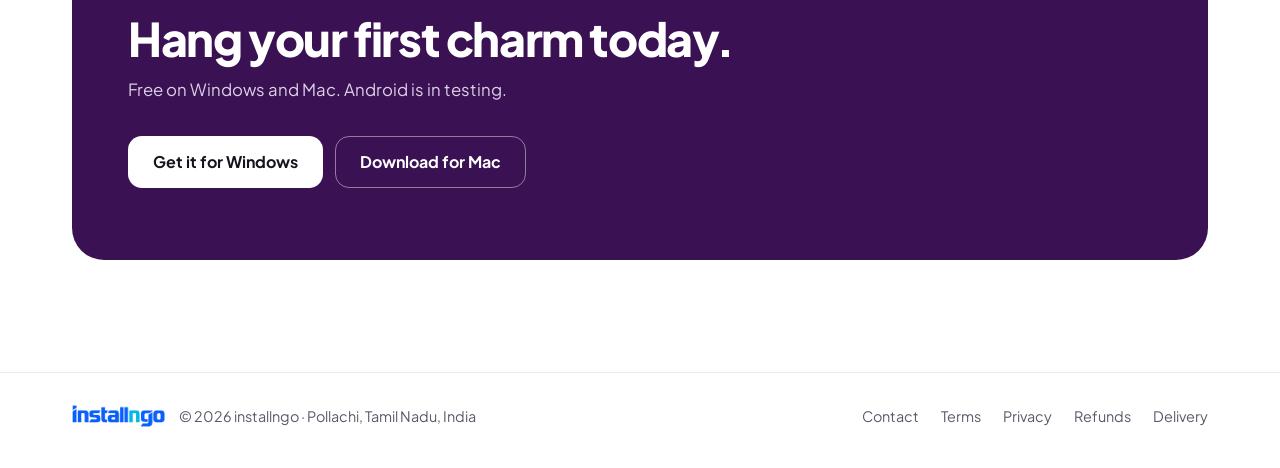
==== commit 147b67a8: "Website redesign: modern layout, Desk buddy, SEO and AEO" ====
--- a/index.html
+++ b/index.html
@@ -3,24 +3,25 @@
 <head>
   <meta charset="utf-8">
   <meta name="viewport" content="width=device-width, initial-scale=1, viewport-fit=cover">
-  <title>Danglio – Free lucky charm for your desktop | Windows, Mac &amp; Android</title>
-  <meta name="description" content="Danglio hangs a lucky charm from the top of your screen: Murugan, Hamsa, Peacock Feather and more. Pull it, flick it, tap it, or turn your own photo into a charm with Create with AI. Free to download for Windows and Mac, Android in testing. No ads.">
+  <title>Danglio – Free lucky charm and desk buddy reminders for Windows &amp; Mac</title>
+  <meta name="description" content="Danglio is a free app for Windows and Mac that hangs a lucky charm from the top of your screen. Pull it, tap it for a ritual, turn your photo into a charm with Create with AI, and let Desk buddy remind you about water, breaks and meetings. No ads.">
   <meta name="application-name" content="Danglio">
   <meta name="author" content="installngo">
-  <meta name="robots" content="index, follow, max-image-preview:large">
+  <meta name="robots" content="index, follow, max-image-preview:large, max-snippet:-1">
   <link rel="canonical" href="https://www.installngo.com/">
-  <meta name="theme-color" content="#FFF6EA">
+  <meta name="theme-color" content="#ffffff">
   <link rel="icon" href="/favicon.ico?v=2" sizes="48x48">
   <link rel="icon" href="/assets/danglio-icon.png" type="image/png">
   <link rel="apple-touch-icon" href="/assets/apple-touch-icon.png?v=2">
   <link rel="manifest" href="/site.webmanifest">
+  <link rel="alternate" type="text/plain" href="/llms.txt" title="Danglio for AI assistants">
 
   <!-- Link preview for WhatsApp, Instagram, Facebook and others -->
   <meta property="og:type" content="website">
   <meta property="og:site_name" content="installngo">
   <meta property="og:locale" content="en_IN">
   <meta property="og:title" content="Danglio — something is dangling… 👀">
-  <meta property="og:description" content="A lucky charm that hangs on your screen. Pull it, flick it, let it go. Free for Windows and Mac.">
+  <meta property="og:description" content="A lucky charm that hangs on your screen, and a desk buddy that walks in to remind you. Free for Windows and Mac.">
   <meta property="og:url" content="https://www.installngo.com/">
   <meta property="og:image" content="https://www.installngo.com/assets/share.jpg?v=2">
   <meta property="og:image:width" content="1200">
@@ -28,303 +29,234 @@
   <meta property="og:image:alt" content="Danglio: a lucky charm hanging from the top of a computer screen">
   <meta name="twitter:card" content="summary_large_image">
   <meta name="twitter:title" content="Danglio — something is dangling… 👀">
-  <meta name="twitter:description" content="A lucky charm that hangs on your screen. Pull it, flick it, let it go. Free for Windows and Mac.">
+  <meta name="twitter:description" content="A lucky charm that hangs on your screen, and a desk buddy that walks in to remind you. Free for Windows and Mac.">
   <meta name="twitter:image" content="https://www.installngo.com/assets/share.jpg?v=2">
 
-  <script type="application/ld+json">{"@context": "https://schema.org", "@type": "SoftwareApplication", "name": "Danglio", "alternateName": "Danglio by installngo", "url": "https://www.installngo.com/", "image": "https://www.installngo.com/assets/share.jpg?v=2", "screenshot": ["https://www.installngo.com/assets/shot-gallery.webp", "https://www.installngo.com/assets/shot-phone-home.webp"], "description": "A lucky charm that hangs from the top of your screen. Pull it, flick it and tap it.", "applicationCategory": "LifestyleApplication", "operatingSystem": "Windows 10, Windows 11, macOS, Android", "inLanguage": ["en", "ta", "hi", "ms"], "isAccessibleForFree": true, "downloadUrl": "https://apps.microsoft.com/detail/9P16SST2JVCB", "offers": {"@type": "Offer", "price": "0", "priceCurrency": "INR"}, "publisher": {"@id": "https://www.installngo.com/#org"}}</script>
+  <!-- What search engines and AI assistants read about the app (kept in step with the page) -->
+  <script type="application/ld+json">{"@context": "https://schema.org", "@type": "SoftwareApplication", "@id": "https://www.installngo.com/#danglio", "name": "Danglio", "alternateName": "Danglio by installngo", "url": "https://www.installngo.com/", "image": "https://www.installngo.com/assets/share.jpg?v=2", "screenshot": ["https://www.installngo.com/assets/shot-gallery.webp", "https://www.installngo.com/assets/shot-desktop.webp"], "description": "Danglio is a free desktop app for Windows and Mac that hangs a lucky charm from the top of the screen. Pull it, flick it and tap it for a ritual, turn your own photo into a charm with Create with AI, and let Desk buddy walk in to remind you about water, breaks and meetings.", "applicationCategory": "LifestyleApplication", "applicationSubCategory": "Desktop customisation and reminders", "operatingSystem": "Windows 10, Windows 11, macOS 13 or newer, Android (testing)", "inLanguage": ["en", "ta", "hi", "ms"], "isAccessibleForFree": true, "featureList": ["Lucky charms that hang from the top of the screen with real physics", "Tap rituals with sparkles and sound", "Desk buddy: a character that walks in to remind you about water, breaks, eye rest and your own reminders and meetings", "Add a reminder from any app with Ctrl+Alt+B", "Create with AI: turn your photo into your own charm with ChatGPT or Gemini", "Charm timer that changes the charm by itself (Pro)", "Steps aside for full-screen apps and can hide from screen sharing", "English, Tamil, Hindi and Malay"], "downloadUrl": "https://apps.microsoft.com/detail/9P16SST2JVCB", "installUrl": "https://apps.microsoft.com/detail/9P16SST2JVCB", "offers": {"@type": "Offer", "price": "0", "priceCurrency": "INR"}, "publisher": {"@id": "https://www.installngo.com/#org"}}</script>
   <script type="application/ld+json">{"@context": "https://schema.org", "@type": "Organization", "@id": "https://www.installngo.com/#org", "name": "installngo", "url": "https://www.installngo.com/", "logo": "https://www.installngo.com/assets/installngo-logo.png", "email": "installngo.official@gmail.com", "address": {"@type": "PostalAddress", "addressLocality": "Pollachi", "addressRegion": "Tamil Nadu", "addressCountry": "IN"}, "sameAs": ["https://www.instagram.com/installngo", "https://www.youtube.com/@installngo"]}</script>
   <script type="application/ld+json">{"@context": "https://schema.org", "@type": "WebSite", "@id": "https://www.installngo.com/#website", "name": "Danglio by installngo", "url": "https://www.installngo.com/", "publisher": {"@id": "https://www.installngo.com/#org"}, "inLanguage": "en-IN"}</script>
-  <script type="application/ld+json">{"@context": "https://schema.org", "@type": "FAQPage", "mainEntity": [{"@type": "Question", "name": "Is Danglio free?", "acceptedAnswer": {"@type": "Answer", "text": "Yes, it's free to download, with free charms and packs and no ads. Danglio Pro is one payment, for life, for every premium charm and pack, Create with AI, the Charm timer and everything new."}}, {"@type": "Question", "name": "How does Create with AI work?", "acceptedAnswer": {"@type": "Answer", "text": "Pick a style in Danglio and copy its prompt. Paste it into ChatGPT or Gemini with your photo, save the picture it makes, and upload it in Danglio. Danglio removes the background and hangs it as your own charm."}}, {"@type": "Question", "name": "Is my photo uploaded anywhere?", "acceptedAnswer": {"@type": "Answer", "text": "Not by Danglio. The background is removed on your computer, and your photo charm is kept only there. You choose what to share with ChatGPT or Gemini, under their terms."}}, {"@type": "Question", "name": "Does Create with AI cost extra?", "acceptedAnswer": {"@type": "Answer", "text": "Danglio adds no AI charge: you use your own ChatGPT or Gemini (their free plans are often enough). Copying prompts and trying it is free; saving photo charms is part of Danglio Pro."}}, {"@type": "Question", "name": "Which devices does it run on?", "acceptedAnswer": {"@type": "Answer", "text": "Windows 10 and 11 from the Microsoft Store, and Mac (macOS 11 or newer) as a direct download. Android is in testing on Google Play, and anyone can join as a tester."}}, {"@type": "Question", "name": "Why does my Mac ask before opening it?", "acceptedAnswer": {"@type": "Answer", "text": "The Mac download isn't notarised by Apple yet, so macOS asks you to confirm the first time: open System Settings, Privacy & Security, and click Open Anyway. After that it opens normally."}}, {"@type": "Question", "name": "Will it slow my computer down?", "acceptedAnswer": {"@type": "Answer", "text": "No. Danglio sleeps whenever the charm is still and uses almost no power or memory."}}, {"@type": "Question", "name": "Will it get in the way of my work?", "acceptedAnswer": {"@type": "Answer", "text": "No. Clicks pass straight through to whatever is underneath; only the charm responds. Hide it any time from the tray or with a keyboard shortcut."}}, {"@type": "Question", "name": "Do I need an account?", "acceptedAnswer": {"@type": "Answer", "text": "No. Install it, pick a charm and it hangs right away. Sign in with your email only if you buy, or want your purchases on all your devices."}}, {"@type": "Question", "name": "How do I get help?", "acceptedAnswer": {"@type": "Answer", "text": "Email installngo.official@gmail.com. A real person replies, usually within two working days."}}]}</script>
+  <script type="application/ld+json">{"@context": "https://schema.org", "@type": "FAQPage", "mainEntity": [
+    {"@type": "Question", "name": "What is Danglio?", "acceptedAnswer": {"@type": "Answer", "text": "Danglio is a free desktop app for Windows and Mac by installngo. It hangs a lucky charm from the top of your screen that you can pull and tap, and its Desk buddy walks in to remind you about water, breaks and meetings."}},
+    {"@type": "Question", "name": "Is Danglio free?", "acceptedAnswer": {"@type": "Answer", "text": "Yes. Free charms, free packs and Desk buddy reminders, with no ads. Danglio Pro is one payment, for life, for every premium charm and pack, Create with AI, the Charm timer and everything new."}},
+    {"@type": "Question", "name": "How do I add a Desk buddy reminder?", "acceptedAnswer": {"@type": "Answer", "text": "Press Ctrl+Alt+B (Cmd+Option+B on Mac) from any app, write what to remind you about, pick the time and the days, and press Enter. You can also open Danglio, Desk buddy, Your reminders."}},
+    {"@type": "Question", "name": "Will the buddy walk in during my meeting or presentation?", "acceptedAnswer": {"@type": "Answer", "text": "No. It waits while a full-screen app or slideshow is open. To keep the buddy and the charm out of screen sharing, turn on Hide from screenshots and screen sharing in Settings, or pause the buddy from the tray."}},
+    {"@type": "Question", "name": "How does Create with AI work?", "acceptedAnswer": {"@type": "Answer", "text": "Pick a style in Danglio and copy its prompt. Paste it into ChatGPT or Gemini with your photo, save the picture it makes, and upload it in Danglio. Danglio removes the background on your computer and hangs it as your own charm."}},
+    {"@type": "Question", "name": "Is my photo uploaded anywhere?", "acceptedAnswer": {"@type": "Answer", "text": "Not by Danglio. The background is removed on your computer and your photo charm is kept only there. You choose what to share with ChatGPT or Gemini, under their terms."}},
+    {"@type": "Question", "name": "Which devices does it run on?", "acceptedAnswer": {"@type": "Answer", "text": "Windows 10 and 11 from the Microsoft Store, and Mac (macOS 13 or newer) as a direct download. Android is in testing on Google Play, and anyone can join as a tester."}},
+    {"@type": "Question", "name": "Will it slow my computer down?", "acceptedAnswer": {"@type": "Answer", "text": "No. Danglio sleeps whenever the charm is still and uses almost no power or memory. Clicks pass straight through to whatever is underneath."}},
+    {"@type": "Question", "name": "Do I need an account?", "acceptedAnswer": {"@type": "Answer", "text": "No. Install it, pick a charm and it hangs right away. Sign in with your email only if you buy, or want your purchases on all your devices."}},
+    {"@type": "Question", "name": "How do I get help?", "acceptedAnswer": {"@type": "Answer", "text": "Email installngo.official@gmail.com. A real person replies, usually within two working days."}}
+  ]}</script>
 
   <link rel="preload" as="image" href="/assets/charm-peacock-hanging.webp" fetchpriority="high">
-  <link rel="preload" as="font" type="font/woff2" href="/assets/fonts/baloo-2.woff2" crossorigin>
-  <link rel="preload" as="font" type="font/woff2" href="/assets/fonts/nunito-sans.woff2" crossorigin>
+  <link rel="preload" as="font" type="font/woff2" href="/assets/fonts/plus-jakarta-sans.woff2" crossorigin>
   <style>
-    /* Fonts served from this site: no waiting on another server. (SIL Open Font Licence) */
-    @font-face { font-family: "Baloo 2"; src: url("/assets/fonts/baloo-2.woff2") format("woff2"); font-weight: 400 800; font-display: swap; }
-    @font-face { font-family: "Nunito Sans"; src: url("/assets/fonts/nunito-sans.woff2") format("woff2"); font-weight: 200 1000; font-display: swap; }
+    /* Font served from this site (SIL Open Font Licence). */
+    @font-face { font-family: "Plus Jakarta Sans"; src: url("/assets/fonts/plus-jakarta-sans.woff2") format("woff2"); font-weight: 200 800; font-display: swap; }
+
     :root {
-      --cream: #fff6ea;
-      --paper: #ffffff;
-      --ink: #1e1730;
-      --muted: #5e5872;
-      --line: #eadfce;
+      --ink: #17131f;
+      --text: #3d3747;
+      --muted: #5e5869;
+      --line: #ebe7f0;
+      --soft: #f6f4f9;
       --plum: #3a1152;
-      --plum-2: #5b1f78;
+      --plum-text: #dcd0e8;
       --gold: #f2a91c;
-      --gold-2: #ffc94d;
-      --leaf: #0e8a74;
-      --radius: 22px;
-      --wrap: 1160px;
-      --head: "Baloo 2", "Segoe UI", sans-serif;
+      --green: #1e8a52;
+      --radius: 24px;
+      --font: "Plus Jakarta Sans", "Segoe UI", -apple-system, "Nirmala UI", system-ui, sans-serif;
     }
-    * { box-sizing: border-box; }
-    html { scroll-behavior: smooth; }
-    /* Links in the menu land with the section's title just under the header. */
-    main section[id] { scroll-margin-top: calc(68px + 1rem - clamp(4rem, 9vw, 7rem)); }
-    #faq, #android-test, #mac-open { scroll-margin-top: 84px; }
-    html, body { margin: 0; }
-    body {
-      color: var(--ink);
-      background: var(--cream);
-      font-family: "Nunito Sans", "Segoe UI", -apple-system, "Helvetica Neue", Arial, sans-serif;
-      font-size: 1.05rem;
-      line-height: 1.6;
-      -webkit-font-smoothing: antialiased;
-      overflow-x: hidden;
-    }
-    img { max-width: 100%; display: block; }
-    a { color: inherit; }
+    *, *::before, *::after { box-sizing: border-box; }
+    html { scroll-padding-top: 84px; -webkit-text-size-adjust: 100%; }
+    body { margin: 0; background: #ffffff; color: var(--ink); font: 400 16px/1.6 var(--font); -webkit-font-smoothing: antialiased; overflow-x: hidden; }
+    img { max-width: 100%; height: auto; display: block; }
+    [hidden] { display: none !important; }
+    a { color: var(--ink); }
     :focus-visible { outline: 3px solid var(--gold); outline-offset: 3px; border-radius: 6px; }
-    .wrap { width: min(100%, var(--wrap)); margin-inline: auto; padding-inline: clamp(1.1rem, 4vw, 2.5rem); }
-    h1, h2, h3 { font-family: var(--head); line-height: 1.08; letter-spacing: -0.015em; margin: 0; }
-    h2 { font-size: clamp(2rem, 4.4vw, 3.1rem); font-weight: 800; }
-    h3 { font-size: 1.3rem; font-weight: 700; }
-    .eyebrow { margin: 0 0 0.7rem; font-weight: 800; font-size: 0.8rem; letter-spacing: 0.14em; text-transform: uppercase; color: var(--leaf); }
-    .intro { max-width: 58ch; margin: 1rem 0 0; color: var(--muted); font-size: 1.12rem; }
-    section { padding-block: clamp(4rem, 9vw, 7rem); }
-    .center { text-align: center; }
-    .center .intro { margin-inline: auto; }
+    h1, h2, h3 { margin: 0; font-weight: 800; letter-spacing: -0.03em; line-height: 1.08; }
+    h2 { font-size: clamp(2rem, 4vw, 2.9rem); }
+    h3 { font-size: 1.4rem; letter-spacing: -0.02em; }
+    p { margin: 0; }
+    .wrap { max-width: 1200px; margin: 0 auto; padding: 0 32px; }
+    .eyebrow { margin: 0 0 12px; font-size: 0.85rem; font-weight: 700; letter-spacing: 0.08em; text-transform: uppercase; color: var(--plum); }
+    .muted { color: var(--muted); }
+    section { padding-top: clamp(72px, 9vw, 112px); }
 
     /* Buttons */
-    .btn { display: inline-flex; align-items: center; justify-content: center; gap: 0.55rem; min-height: 50px; padding: 0.75rem 1.5rem; border: 0; border-radius: 999px; background: var(--ink); color: #fff; font: 800 1rem/1.1 "Nunito Sans", sans-serif; text-decoration: none; cursor: pointer; transition: transform 160ms ease, box-shadow 160ms ease, background 160ms ease; }
-    .btn:hover { transform: translateY(-1px); box-shadow: 0 10px 24px rgba(30, 23, 48, 0.18); }
+    .btn { display: inline-flex; align-items: center; justify-content: center; gap: 10px; min-height: 52px; padding: 0 24px; border-radius: 14px; border: 1.5px solid transparent; background: var(--plum); color: #ffffff; font: 700 1rem/1.1 var(--font); text-decoration: none; cursor: pointer; transition: transform 160ms ease, filter 160ms ease, border-color 160ms ease; }
+    .btn:hover { filter: brightness(1.12); transform: translateY(-1px); }
     .btn svg { width: 20px; height: 20px; flex: none; }
-    .btn--gold { background: var(--gold); color: #24170a; }
-    .btn--ghost { background: transparent; color: var(--ink); box-shadow: inset 0 0 0 2px rgba(30, 23, 48, 0.16); }
-    .btn--ghost:hover { box-shadow: inset 0 0 0 2px rgba(30, 23, 48, 0.32); }
-    .btn--light { background: #fff; color: var(--plum); }
-    .btn--small { min-height: 40px; padding: 0.5rem 1.1rem; font-size: 0.92rem; }
+    .btn--line { background: #ffffff; color: var(--ink); border-color: #d9d4e2; }
+    .btn--line:hover { border-color: var(--ink); filter: none; }
+    .btn--small { min-height: 44px; padding: 0 18px; font-size: 0.95rem; white-space: nowrap; }
+    .kbd { display: inline-block; padding: 1px 8px; border-radius: 7px; background: #ffffff; border: 1px solid #d9d4e2; color: var(--ink); font-weight: 700; font-size: 0.82rem; line-height: 1.6; }
+    .tag { display: inline-block; padding: 3px 10px; border-radius: 999px; font-size: 0.72rem; font-weight: 800; letter-spacing: 0.04em; text-transform: uppercase; vertical-align: 0.25em; }
+    .tag--pro { background: var(--gold); color: #24170a; }
+    .tag--free { background: var(--green); color: #ffffff; }
 
     /* Header */
-    .top { position: sticky; top: 0; z-index: 30; background: rgba(255, 246, 234, 0.97); border-bottom: 1px solid transparent; transition: border-color 200ms ease; } /* no blur behind it: the swinging cord passes over it, and a blur would be redrawn on every frame */
+    .top { position: sticky; top: 0; z-index: 30; height: 68px; background: rgba(255, 255, 255, 0.86); backdrop-filter: saturate(1.4) blur(12px); -webkit-backdrop-filter: saturate(1.4) blur(12px); border-bottom: 1px solid transparent; transition: border-color 200ms ease; }
     .top.is-scrolled { border-bottom-color: var(--line); }
-    .top .wrap { display: flex; align-items: center; gap: 1.5rem; height: 68px; }
-    .mark { display: inline-flex; align-items: center; gap: 0.55rem; text-decoration: none; font-family: var(--head); font-weight: 800; font-size: 1.5rem; color: var(--ink); }
-    .mark img { height: 30px; width: auto; }
-    .top nav { display: flex; gap: 1.4rem; margin-left: auto; font-weight: 700; font-size: 0.97rem; }
-    .top nav a { text-decoration: none; color: var(--muted); }
-    .top nav a:hover { color: var(--ink); }
-    .top__get { margin-left: 0.4rem; }
-    .menu-btn { display: none; place-items: center; width: 42px; height: 42px; margin-left: 0.2rem; border: 0; border-radius: 50%; background: transparent; color: var(--ink); cursor: pointer; }
+    .top .wrap { display: flex; align-items: center; gap: 24px; height: 100%; }
+    .mark img { height: 28px; width: auto; }
+    #menu { display: flex; gap: 30px; margin-left: auto; }
+    #menu a { color: #4a4456; text-decoration: none; font-weight: 500; font-size: 0.95rem; }
+    #menu a:hover { color: var(--ink); }
+    .menu-btn { display: none; place-items: center; width: 44px; height: 44px; margin-left: 4px; border: 0; background: transparent; color: var(--ink); cursor: pointer; }
     .menu-btn svg { width: 24px; height: 24px; }
 
-    /* Hero, with the real charm hanging from the top of the page */
-    .hero { position: relative; padding: 0; }
-    .hero__grid { display: grid; grid-template-columns: 1.08fr 1fr; align-items: center; min-height: calc(100vh - 68px); min-height: calc(100svh - 68px); }
-    .hero__copy { padding-block: 3rem 4rem; }
-    .app { display: inline-flex; align-items: center; gap: 0.75rem; margin: 0 0 1.3rem; }
-    .app img { width: 48px; height: 48px; border-radius: 12px; box-shadow: 0 6px 16px rgba(120, 70, 20, 0.15); }
-    .app b { display: block; font-family: var(--head); font-size: 1.6rem; line-height: 1; }
-    .app small { display: block; margin-top: 0.2rem; color: var(--muted); font-weight: 700; font-size: 0.9rem; }
-    .by { display: inline-flex; align-items: center; gap: 0.55rem; margin-bottom: 1.2rem; padding: 0.5rem 1.1rem 0.5rem 1rem; border-radius: 999px; background: #fff; box-shadow: 0 1px 0 var(--line), 0 6px 18px rgba(120, 70, 20, 0.06); font-size: 0.88rem; font-weight: 700; color: var(--muted); text-decoration: none; }
-    .by img { height: 24px; width: auto; }
-    .hero h1 { font-size: clamp(2.7rem, 6.6vw, 5rem); font-weight: 800; }
-    .hero h1 span { color: var(--gold); }
-    .hero__lead { max-width: 34rem; margin: 1.2rem 0 0; font-size: clamp(1.08rem, 1.6vw, 1.22rem); color: var(--muted); }
-    .hero__cta { display: flex; flex-wrap: wrap; gap: 0.75rem; margin-top: 2rem; }
-    .also { margin: 0.9rem 0 0; color: var(--muted); font-weight: 700; font-size: 0.95rem; }
-    .also a { color: var(--ink); text-decoration-color: var(--gold); text-underline-offset: 3px; }
-    .hero__meta { display: flex; flex-wrap: wrap; gap: 0.4rem 1.1rem; margin: 1.3rem 0 0; padding: 0; list-style: none; color: var(--muted); font-size: 0.93rem; font-weight: 700; }
-    .hero__meta li { display: inline-flex; align-items: center; gap: 0.4rem; }
-    .hero__meta li::before { content: ""; width: 7px; height: 7px; border-radius: 50%; background: var(--leaf); }
-    .hero__glow { position: absolute; inset: 0; z-index: -1; pointer-events: none; background: radial-gradient(42rem 32rem at 74% 30%, #ffdcae 0%, transparent 62%), radial-gradient(30rem 24rem at 6% 96%, #e2f3ec 0%, transparent 62%); }
-
+    /* Hero, with the charm you can pull (assets/pendulum.js) */
+    .hero { position: relative; padding-top: 0; }
+    .hero__grid { display: grid; grid-template-columns: 1.05fr 0.95fr; min-height: min(78vh, 720px); align-items: center; }
+    .hero__copy { position: relative; z-index: 26; padding: 56px 0 64px; }
+    .pill { display: inline-flex; align-items: center; gap: 10px; padding: 6px 14px 6px 6px; border-radius: 999px; background: var(--soft); color: var(--ink); text-decoration: none; font-size: 0.9rem; font-weight: 600; }
+    .pill span { padding: 3px 10px; border-radius: 999px; background: var(--plum); color: #ffffff; font-size: 0.75rem; font-weight: 700; }
+    .pill svg { width: 16px; height: 16px; }
+    .hero h1 { margin-top: 22px; font-size: clamp(2.8rem, 6vw, 4.4rem); line-height: 1.02; letter-spacing: -0.035em; }
+    .hero__lead { margin-top: 22px; max-width: 520px; font-size: 1.17rem; color: var(--muted); }
+    .hero__cta { display: flex; flex-wrap: wrap; gap: 12px; margin-top: 32px; }
+    .hero__meta { display: flex; flex-wrap: wrap; gap: 8px 22px; margin: 26px 0 0; padding: 0; list-style: none; font-size: 0.9rem; font-weight: 500; color: var(--muted); }
+    .hero__meta li { display: inline-flex; align-items: center; gap: 7px; }
+    .hero__meta li::before { content: ""; width: 14px; height: 14px; background: no-repeat center/14px url("data:image/svg+xml,%3Csvg xmlns='http://www.w3.org/2000/svg' viewBox='0 0 24 24' fill='none' stroke='%231e8a52' stroke-width='3' stroke-linecap='round' stroke-linejoin='round'%3E%3Cpath d='M20 6L9 17l-5-5'/%3E%3C/svg%3E"); }
+    .hero__glow { position: absolute; inset: -68px 0 0; z-index: -1; pointer-events: none; background: radial-gradient(38rem 30rem at 74% 32%, #efe6f8 0%, transparent 65%), radial-gradient(26rem 20rem at 92% 80%, #fbf1df 0%, transparent 65%); }
     .stage { position: absolute; top: -68px; left: 0; right: 0; height: 100vh; height: 100svh; z-index: 25; pointer-events: none; overflow: visible; }
     .rope-canvas { position: absolute; inset: 0; width: 100%; height: 100%; pointer-events: none; }
-    .glow { position: absolute; left: 0; top: 0; border-radius: 50%; background: radial-gradient(circle, rgba(255, 196, 92, 0.6) 0%, rgba(255, 196, 92, 0) 65%); opacity: 0; pointer-events: none; }
-    .charm { pointer-events: auto; position: absolute; left: 0; top: 0; width: var(--charm-size, 280px); transform-origin: 50% 0; filter: drop-shadow(0 14px 14px rgba(90, 50, 0, 0.22)); cursor: grab; touch-action: none; -webkit-user-drag: none; user-select: none; -webkit-tap-highlight-color: transparent; will-change: transform; }
+    .glow { position: absolute; left: 0; top: 0; border-radius: 50%; background: radial-gradient(circle, rgba(255, 196, 92, 0.55) 0%, rgba(255, 196, 92, 0) 65%); opacity: 0; pointer-events: none; }
+    .charm { pointer-events: auto; position: absolute; left: 0; top: 0; width: var(--charm-size, 280px); transform-origin: 50% 0; filter: drop-shadow(0 16px 18px rgba(58, 17, 82, 0.22)); cursor: grab; touch-action: none; -webkit-user-drag: none; user-select: none; -webkit-tap-highlight-color: transparent; will-change: transform; }
     .charm.dragging { cursor: grabbing; }
-    .spark { position: absolute; width: 8px; height: 8px; border-radius: 50%; background: var(--gold-2); box-shadow: 0 0 8px rgba(255, 185, 53, 0.9); pointer-events: none; }
-    .hint { position: absolute; left: 0; top: 0; margin: 0; white-space: nowrap; font-weight: 800; font-size: 0.92rem; color: var(--muted); pointer-events: none; transition: opacity 300ms ease-out; }
-
-    /* Screenshots */
-    .see { position: relative; color: #fff; background: radial-gradient(60rem 30rem at 50% 0%, var(--plum-2) 0%, transparent 70%), var(--plum); overflow: hidden; }
-    .see .eyebrow { color: var(--gold-2); }
-    .see .intro { color: rgba(255, 255, 255, 0.78); }
-    .tabs { display: inline-flex; gap: 0.3rem; margin-top: 2rem; padding: 0.3rem; border-radius: 999px; background: rgba(255, 255, 255, 0.1); }
-    .tabs button { min-height: 42px; padding: 0.4rem 1.2rem; border: 0; border-radius: 999px; background: transparent; color: rgba(255, 255, 255, 0.82); font: 800 0.95rem "Nunito Sans", sans-serif; cursor: pointer; }
-    .tabs button[aria-selected="true"] { background: #fff; color: var(--plum); }
-    .panel { margin-top: 2.5rem; }
-    .panel[hidden] { display: none; }
-    .window { max-width: 1000px; margin-inline: auto; border-radius: 16px; overflow: hidden; background: #fff; box-shadow: 0 40px 80px rgba(10, 0, 20, 0.45), 0 0 0 1px rgba(255, 255, 255, 0.12); }
-    .window img { width: 100%; height: auto; }
-    .thumbs { display: grid; grid-template-columns: repeat(5, 1fr); gap: 0.8rem; max-width: 1000px; margin: 1.2rem auto 0; }
-    .thumbs button { display: grid; gap: 0.45rem; padding: 0.4rem 0.4rem 0.55rem; border: 0; border-radius: 12px; background: rgba(255, 255, 255, 0.07); color: rgba(255, 255, 255, 0.8); font: 700 0.85rem "Nunito Sans", sans-serif; cursor: pointer; transition: background 160ms ease; }
-    .thumbs button:hover { background: rgba(255, 255, 255, 0.13); }
-    .thumbs button[aria-pressed="true"] { background: #fff; color: var(--plum); }
-    .thumbs img { width: 100%; height: auto; aspect-ratio: 16 / 10; object-fit: cover; object-position: top left; border-radius: 8px; }
-    .captions { display: grid; grid-template-columns: repeat(3, 1fr); gap: 1.2rem; max-width: 1000px; margin: 2rem auto 0; padding: 0; list-style: none; text-align: left; }
-    .captions li { padding: 1rem 1.2rem; border-radius: 16px; background: rgba(255, 255, 255, 0.07); color: rgba(255, 255, 255, 0.8); font-size: 0.97rem; }
-    .captions strong { display: block; color: #fff; font-size: 1.05rem; }
-    .phones { display: flex; justify-content: center; align-items: flex-end; gap: clamp(0.8rem, 3vw, 2.2rem); }
-    .phone { flex: 0 1 260px; margin: 0; }
-    .phone img { width: 100%; height: auto; border-radius: 34px 34px 0 0; box-shadow: 0 30px 60px rgba(10, 0, 20, 0.45); }
-    .phone figcaption { margin-top: 0.9rem; text-align: center; color: rgba(255, 255, 255, 0.82); font-weight: 700; font-size: 0.95rem; }
-    .phone--mid { flex-basis: 290px; }
+    .spark { position: absolute; width: 8px; height: 8px; border-radius: 50%; background: #ffc94d; box-shadow: 0 0 8px rgba(255, 185, 53, 0.9); pointer-events: none; }
+    .hint { position: absolute; left: 0; top: 0; margin: 0; white-space: nowrap; font-weight: 700; font-size: 0.9rem; color: var(--muted); pointer-events: none; transition: opacity 300ms ease-out; }
+
+    /* At a glance */
+    .glance { padding-top: 0; border-top: 1px solid var(--line); border-bottom: 1px solid var(--line); }
+    .glance ul { display: flex; flex-wrap: wrap; justify-content: space-between; gap: 12px 32px; margin: 0; padding: 22px 0; list-style: none; font-size: 0.95rem; font-weight: 500; color: var(--muted); }
+
+    /* Features */
+    .bento { display: grid; grid-template-columns: repeat(3, minmax(0, 1fr)); gap: 20px; margin-top: 48px; }
+    .tile { position: relative; overflow: hidden; padding: 32px; border-radius: var(--radius); background: var(--soft); }
+    .tile p { margin-top: 10px; color: var(--muted); }
+    .tile--wide { grid-column: span 2; display: flex; flex-direction: column; justify-content: space-between; min-height: 380px; }
+    .tile--wide > div:first-child { max-width: 440px; }
+    .charm-row { display: grid; grid-template-columns: repeat(8, minmax(0, 1fr)); align-items: end; gap: 10px; margin: 28px 0 0; padding: 0; list-style: none; }
+    .charm-row img { width: 100%; max-height: 110px; object-fit: contain; transition: transform 220ms ease; transform-origin: 50% 0; }
+    .charm-row li:hover img { transform: rotate(-6deg); }
+    .tile--buddy { display: flex; flex-direction: column; min-height: 380px; background: var(--plum); color: #ffffff; }
+    .tile--buddy p { color: var(--plum-text); }
+    .tile--buddy .tag { align-self: flex-start; }
+    .tile--buddy h3 { margin-top: 14px; }
+    .buddy-foot { display: flex; align-items: flex-end; justify-content: space-between; gap: 12px; margin-top: auto; padding-top: 16px; }
+    .buddy-foot p { margin: 0 0 4px; font-size: 0.9rem; line-height: 2; }
+    .buddy-foot img { width: auto; height: 150px; margin-bottom: -32px; flex: none; }
+    .tile svg.icon { width: 40px; height: 40px; margin-bottom: 18px; color: var(--plum); }
+    .steps3 { display: flex; flex-direction: column; gap: 10px; margin: 20px 0 0; padding: 0; list-style: none; font-size: 0.92rem; font-weight: 600; }
+    .steps3 li { display: flex; align-items: center; gap: 10px; }
+    .steps3 b { display: grid; place-items: center; width: 26px; height: 26px; border-radius: 50%; background: #ffffff; font-size: 0.8rem; }
+
+    /* Desk buddy */
+    .buddy-grid { display: grid; grid-template-columns: repeat(4, minmax(0, 1fr)); gap: 20px; margin-top: 44px; }
+    .buddy-grid div { border-top: 2px solid var(--ink); padding-top: 18px; }
+    .buddy-grid h3 { font-size: 1.15rem; }
+    .buddy-grid p { margin-top: 8px; color: var(--muted); font-size: 0.95rem; }
+    .buddy-lead { display: flex; flex-wrap: wrap; align-items: flex-end; justify-content: space-between; gap: 24px; }
+    .buddy-lead p { max-width: 520px; font-size: 1.08rem; color: var(--muted); }
 
     /* How it works */
-    .steps { display: grid; grid-template-columns: repeat(3, 1fr); gap: 1.2rem; margin: 2.6rem 0 0; padding: 0; list-style: none; counter-reset: s; }
-    .steps li { position: relative; padding: 1.6rem 1.5rem; border-radius: var(--radius); background: var(--paper); box-shadow: 0 1px 0 var(--line); }
-    .steps li::before { counter-increment: s; content: counter(s); display: grid; place-items: center; width: 2.4rem; height: 2.4rem; margin-bottom: 1rem; border-radius: 50%; background: var(--gold); color: #24170a; font-weight: 800; font-family: var(--head); font-size: 1.2rem; }
-    .steps p { margin: 0.4rem 0 0; color: var(--muted); }
-
-    /* Charms */
-    .charms { background: linear-gradient(#fff6ea, #fff0dd); }
-    .charm-grid { display: grid; grid-template-columns: repeat(6, 1fr); gap: 1rem; margin: 2.6rem 0 0; padding: 0; list-style: none; }
-    .charm-grid li { display: flex; flex-direction: column; align-items: center; gap: 0.7rem; padding: 1.4rem 0.8rem 1.1rem; border-radius: var(--radius); background: var(--paper); box-shadow: 0 1px 0 var(--line); text-align: center; transition: transform 200ms ease; }
-    .charm-grid li:hover { transform: translateY(-4px) rotate(-1deg); }
-    .charm-grid img { height: 120px; width: auto; object-fit: contain; }
-    .charm-grid b { font-size: 0.98rem; }
-    .charm-grid span { display: block; color: var(--muted); font-size: 0.82rem; font-weight: 700; }
-    .kinds { display: flex; flex-wrap: wrap; gap: 0.5rem; margin: 1.6rem 0 0; padding: 0; list-style: none; }
-    .kinds li { padding: 0.35rem 0.9rem; border-radius: 999px; background: #fff; box-shadow: inset 0 0 0 1px var(--line); font-weight: 700; font-size: 0.9rem; }
-
-    .surprise { display: flex; align-items: center; gap: 1.2rem; margin-top: 2rem; padding: 1.4rem 1.6rem; border-radius: var(--radius); color: #fff; background: linear-gradient(135deg, var(--plum-2), var(--plum)); box-shadow: 0 20px 40px rgba(58, 17, 82, 0.22); }
-    .surprise svg { flex: none; width: 54px; height: 54px; padding: 12px; border-radius: 16px; background: var(--gold); color: #24170a; }
-    .surprise h3 { font-size: 1.35rem; }
-    .surprise p { margin: 0.35rem 0 0; color: rgba(255, 255, 255, 0.82); }
-    @media (max-width: 640px) { .surprise { flex-direction: column; align-items: flex-start; } }
-
-    /* Features */
-    .features { display: grid; grid-template-columns: repeat(3, 1fr); gap: 1.2rem; margin: 2.6rem 0 0; padding: 0; list-style: none; }
-    .features li { padding: 1.5rem; border-radius: var(--radius); background: var(--paper); box-shadow: 0 1px 0 var(--line); }
-    .features svg { width: 42px; height: 42px; padding: 9px; margin-bottom: 0.9rem; border-radius: 12px; background: #fff1d6; color: #a86600; }
-    .features p { margin: 0.35rem 0 0; color: var(--muted); font-size: 0.98rem; }
+    .how { display: grid; grid-template-columns: repeat(3, minmax(0, 1fr)); gap: 20px; margin: 40px 0 0; padding: 0; list-style: none; }
+    .how li { border-top: 2px solid var(--ink); padding-top: 20px; }
+    .how span { font-size: 0.85rem; font-weight: 700; color: var(--muted); }
+    .how h3 { margin-top: 10px; }
+    .how p { margin-top: 8px; color: var(--muted); }
 
     /* Download */
-    .download { background: var(--paper); }
-    .platforms { display: grid; grid-template-columns: repeat(3, 1fr); align-items: start; gap: 1.2rem; margin: 2.6rem 0 0; padding: 0; list-style: none; }
-    .platforms > li { display: flex; flex-direction: column; padding: 1.7rem 1.6rem; border-radius: var(--radius); background: var(--cream); box-shadow: inset 0 0 0 1px var(--line); }
-    .platforms > li.is-mine { box-shadow: inset 0 0 0 2px var(--gold); background: #fff8eb; }
-    .platforms .os { display: flex; align-items: center; gap: 0.7rem; }
-    .platforms .os svg { width: 30px; height: 30px; }
-    .platforms .tag { margin-left: auto; padding: 0.15rem 0.6rem; border-radius: 999px; background: #e3f4ee; color: var(--leaf); font-size: 0.75rem; font-weight: 800; text-transform: uppercase; letter-spacing: 0.06em; }
-    .platforms .tag--beta { background: #fff1d6; color: #a86600; }
-    .platforms p { margin: 0.8rem 0 1.4rem; color: var(--muted); font-size: 0.97rem; }
-    .platforms .btn { width: 100%; }
-    .join { display: grid; gap: 0.7rem; margin: 0; padding: 0; list-style: none; }
-    .join li { display: grid; gap: 0.25rem; }
-    .join small { color: var(--muted); font-size: 0.86rem; text-align: center; }
-    .join .btn span { display: grid; place-items: center; width: 1.5rem; height: 1.5rem; border-radius: 50%; background: var(--gold); color: #24170a; font-size: 0.85rem; }
-    .btn--step { background: #fff; color: var(--ink); box-shadow: inset 0 0 0 2px rgba(30, 23, 48, 0.16); }
-    .join__note { flex: 0 !important; margin: 0.9rem 0 0 !important; font-size: 0.9rem !important; }
-    .join__note a { color: var(--ink); text-decoration-color: var(--gold); text-underline-offset: 3px; }
-    .help { margin-top: 0.8rem; border-radius: 14px; background: #fff; box-shadow: inset 0 0 0 1px var(--line); }
-    .help summary { cursor: pointer; padding: 0.75rem 1rem; font-weight: 800; font-size: 0.93rem; list-style: none; }
-    .help summary::-webkit-details-marker { display: none; }
-    .help summary::after { content: "+"; float: right; color: var(--muted); }
-    .help[open] summary::after { content: "–"; }
-    .help ol { margin: 0; padding: 0 1rem 1rem 2.2rem; color: var(--muted); font-size: 0.93rem; }
-    .help li + li { margin-top: 0.35rem; }
-    .help strong { color: var(--ink); }
-    .help a { color: var(--ink); text-decoration-color: var(--gold); text-underline-offset: 3px; }
-
-    /* Free */
-    .free { display: grid; grid-template-columns: 1.2fr 1fr; gap: 2rem; align-items: center; padding: clamp(1.8rem, 4vw, 3rem); border-radius: 28px; color: #fff; background: linear-gradient(150deg, var(--plum-2), var(--plum)); box-shadow: 0 30px 60px rgba(58, 17, 82, 0.25); }
-    .free .eyebrow { color: var(--gold-2); }
-    .free p { margin: 0.8rem 0 0; color: rgba(255, 255, 255, 0.82); }
-    .free ul { display: grid; gap: 0.7rem; margin: 0; padding: 0; list-style: none; font-weight: 700; }
-    .free li { display: flex; align-items: center; gap: 0.7rem; padding: 0.8rem 1rem; border-radius: 14px; background: rgba(255, 255, 255, 0.08); }
-    .free li::before { content: "✓"; display: grid; place-items: center; width: 1.6rem; height: 1.6rem; border-radius: 50%; background: var(--gold); color: #24170a; font-size: 0.85rem; flex: none; }
-    .social { display: inline-flex; gap: 0.6rem; }
-    .social a { display: grid; place-items: center; width: 40px; height: 40px; border-radius: 50%; background: var(--cream); color: var(--ink); }
-    .social a:hover { background: #ffe9c4; }
-    .social svg { width: 20px; height: 20px; }
-
-    .fine { max-width: 70ch; margin: 1.4rem auto 0; color: var(--muted); font-size: 0.92rem; text-align: center; }
-    .fine a { color: var(--ink); text-decoration-color: var(--gold); text-underline-offset: 3px; }
-    .promise { display: flex; flex-wrap: wrap; justify-content: center; gap: 0.6rem 2.2rem; margin: 2.4rem 0 0; padding: 0; list-style: none; font-weight: 700; }
-    .promise strong { color: var(--leaf); }
+    .platforms { display: grid; grid-template-columns: repeat(3, minmax(0, 1fr)); gap: 20px; margin-top: 40px; }
+    .platform { display: flex; flex-direction: column; gap: 14px; padding: 28px; border: 1px solid var(--line); border-radius: var(--radius); }
+    .platform.is-mine { border-color: var(--plum); box-shadow: 0 0 0 1px var(--plum); }
+    .platform header { display: flex; align-items: center; gap: 12px; }
+    .platform header svg { width: 28px; height: 28px; }
+    .platform h3 { font-size: 1.25rem; }
+    .platform > p { color: var(--muted); font-size: 0.95rem; }
+    .platform .btn { margin-top: auto; }
+    .help summary { cursor: pointer; font-weight: 600; font-size: 0.92rem; }
+    .help ol { margin: 10px 0 0; padding-left: 20px; color: var(--muted); font-size: 0.9rem; }
+    .join { display: flex; flex-direction: column; gap: 10px; margin: 0; padding: 0; list-style: none; }
+    .join a { display: flex; align-items: center; gap: 10px; min-height: 44px; padding: 0 14px; border-radius: 12px; background: var(--soft); color: var(--ink); text-decoration: none; font-weight: 600; font-size: 0.92rem; }
+    .join a:hover { background: #eee9f4; }
+    .join b { display: grid; place-items: center; width: 24px; height: 24px; border-radius: 50%; background: #ffffff; font-size: 0.8rem; }
+    .join small { display: block; margin: 4px 0 0 4px; color: var(--muted); font-size: 0.82rem; }
+
+    /* Pricing */
+    .plans { display: flex; flex-wrap: wrap; gap: 20px; }
+    .plans > div:first-child { flex: 1 1 340px; }
+    .plan { flex: 1 1 300px; padding: 32px; border: 1px solid var(--line); border-radius: var(--radius); }
+    .plan--pro { background: var(--ink); color: #ffffff; border-color: var(--ink); }
+    .plan ul { display: flex; flex-direction: column; gap: 12px; margin: 20px 0 0; padding: 0; list-style: none; color: var(--text); }
+    .plan--pro ul { color: #dcd6e6; }
+    .plan li { display: flex; gap: 10px; }
+    .plan li::before { content: ""; flex: none; width: 18px; height: 18px; margin-top: 3px; background: no-repeat center/16px url("data:image/svg+xml,%3Csvg xmlns='http://www.w3.org/2000/svg' viewBox='0 0 24 24' fill='none' stroke='%231e8a52' stroke-width='3' stroke-linecap='round' stroke-linejoin='round'%3E%3Cpath d='M20 6L9 17l-5-5'/%3E%3C/svg%3E"); }
+    .plan--pro li::before { background-image: url("data:image/svg+xml,%3Csvg xmlns='http://www.w3.org/2000/svg' viewBox='0 0 24 24' fill='none' stroke='%23f2a91c' stroke-width='3' stroke-linecap='round' stroke-linejoin='round'%3E%3Cpath d='M20 6L9 17l-5-5'/%3E%3C/svg%3E"); }
 
     /* FAQ */
-    .faq { display: grid; gap: 0.7rem; max-width: 820px; margin: 2.4rem auto 0; }
-    .faq details { border-radius: 16px; background: var(--paper); box-shadow: 0 1px 0 var(--line); }
-    .faq summary { cursor: pointer; padding: 1.1rem 1.3rem; font-weight: 800; list-style: none; display: flex; justify-content: space-between; gap: 1rem; }
+    .faq-wrap { display: flex; flex-wrap: wrap; gap: 48px; }
+    .faq-wrap > h2 { flex: 1 1 300px; }
+    .faq { flex: 2 1 520px; min-width: 0; }
+    .faq details { border-bottom: 1px solid var(--line); padding: 20px 0; }
+    .faq summary { display: flex; justify-content: space-between; gap: 16px; cursor: pointer; list-style: none; font-weight: 700; font-size: 1.05rem; }
     .faq summary::-webkit-details-marker { display: none; }
-    .faq summary::after { content: "+"; color: var(--muted); font-size: 1.3rem; line-height: 1; }
-    .faq details[open] summary::after { content: "–"; }
-    .faq details p { margin: 0; padding: 0 1.3rem 1.2rem; color: var(--muted); }
-    .faq a { color: var(--ink); text-decoration-color: var(--gold); text-underline-offset: 3px; }
-
-    /* Closing call to action */
-    .final { color: #fff; text-align: center; background: radial-gradient(40rem 20rem at 50% 0%, var(--plum-2), transparent 70%), var(--plum); }
-    .final p { color: rgba(255, 255, 255, 0.8); }
-    .final .hero__cta { justify-content: center; }
-    .final .btn--ghost { color: #fff; box-shadow: inset 0 0 0 2px rgba(255, 255, 255, 0.3); }
+    .faq summary::after { content: "+"; flex: none; font-weight: 500; font-size: 1.4rem; line-height: 1; color: var(--muted); transition: transform 200ms ease; }
+    .faq details[open] summary::after { transform: rotate(45deg); }
+    .faq p { margin-top: 12px; color: var(--muted); }
+
+    /* Final call */
+    .final { padding-bottom: clamp(72px, 9vw, 112px); }
+    .final__box { display: flex; flex-wrap: wrap; align-items: center; justify-content: space-between; gap: 32px; padding: clamp(40px, 6vw, 72px) clamp(28px, 5vw, 56px); border-radius: 32px; background: var(--plum); color: #ffffff; }
+    .final__box p { margin-top: 14px; color: var(--plum-text); font-size: 1.05rem; }
+    .final__box .btn { background: #ffffff; color: var(--ink); }
+    .final__box .btn--ghost { background: transparent; color: #ffffff; border-color: rgba(255, 255, 255, 0.45); }
 
     /* Footer */
-    .foot { padding-block: 2.5rem; background: #fff; border-top: 1px solid var(--line); font-size: 0.93rem; color: var(--muted); }
-    .foot .wrap { display: flex; flex-wrap: wrap; align-items: center; justify-content: space-between; gap: 1.2rem 2rem; }
-    .foot__brand { display: flex; align-items: center; gap: 0.7rem; }
+    .foot { border-top: 1px solid var(--line); }
+    .foot .wrap { display: flex; flex-wrap: wrap; align-items: center; justify-content: space-between; gap: 20px; padding-top: 32px; padding-bottom: 40px; }
+    .foot__brand { display: flex; flex-wrap: wrap; align-items: center; gap: 14px; color: var(--muted); font-size: 0.9rem; }
     .foot__brand img { height: 22px; width: auto; }
-    .foot nav { display: flex; flex-wrap: wrap; gap: 0.4rem 1.2rem; }
-    .foot a { color: var(--muted); }
-    .foot a:hover { color: var(--ink); }
-
-    /* Tablets and phones */
+    .foot nav { display: flex; flex-wrap: wrap; gap: 8px 22px; }
+    .foot nav a { color: var(--muted); text-decoration: none; font-size: 0.9rem; }
+    .foot nav a:hover { color: var(--ink); }
+
     @media (max-width: 960px) {
-      .captions, .steps, .features, .platforms { grid-template-columns: 1fr 1fr; }
-      .free { grid-template-columns: 1fr; }
-      .charm-grid { grid-template-columns: repeat(3, 1fr); }
-      /* The menu folds behind a button on smaller screens. */
-      .top nav { display: none; position: absolute; top: 68px; left: 0; right: 0; flex-direction: column; gap: 0; margin: 0; padding: 0.4rem clamp(1.1rem, 4vw, 2.5rem) 1rem; background: var(--cream); border-bottom: 1px solid var(--line); box-shadow: 0 16px 30px rgba(30, 23, 48, 0.08); }
-      .top nav.is-open { display: flex; }
-      .top nav a { padding: 0.8rem 0; border-bottom: 1px solid var(--line); font-size: 1.05rem; color: var(--ink); }
-      .top nav a:last-child { border-bottom: 0; }
+      #menu { display: none; position: absolute; top: 68px; left: 0; right: 0; flex-direction: column; gap: 0; padding: 8px 32px 20px; background: #ffffff; border-bottom: 1px solid var(--line); }
+      #menu.is-open { display: flex; }
+      #menu a { padding: 12px 0; font-size: 1.05rem; }
+      .menu-btn { display: grid; }
       .top__get { margin-left: auto; }
-      .menu-btn { display: grid; }
+      .bento { grid-template-columns: minmax(0, 1fr); }
+      .tile--wide { grid-column: auto; }
+      .buddy-grid { grid-template-columns: repeat(2, minmax(0, 1fr)); }
+      .platforms { grid-template-columns: minmax(0, 1fr); }
     }
     @media (max-width: 820px) {
       .hero__grid { grid-template-columns: 1fr; min-height: 0; }
       /* The charm hangs in the top part of the screen; the words sit below it. */
-      .stage { height: min(60vh, 520px); height: min(60svh, 520px); }
-      .hero__copy { padding-block: calc(min(60vh, 520px) - 68px + 0.5rem) 3rem; padding-block: calc(min(60svh, 520px) - 68px + 0.5rem) 3rem; text-align: center; }
-      .hero__lead { margin-inline: auto; }
-      .hero__cta, .hero__meta { justify-content: center; }
+      .stage { height: min(56vh, 480px); height: min(56svh, 480px); }
+      .hero__copy { padding-block: calc(min(56vh, 480px) - 68px + 0.5rem) 3rem; padding-block: calc(min(56svh, 480px) - 68px + 0.5rem) 3rem; }
       .hint { left: 50%; top: auto; bottom: 0.5rem; transform: translateX(-50%); font-size: 0.85rem; }
-      .mark img { height: 26px; }
+      .charm-row { grid-template-columns: repeat(4, minmax(0, 1fr)); }
+      .how { grid-template-columns: minmax(0, 1fr); }
     }
-    @media (max-width: 640px) {
-      .captions, .steps, .features, .platforms { grid-template-columns: 1fr; }
-      .charm-grid { grid-template-columns: repeat(2, 1fr); }
-      .thumbs { grid-template-columns: repeat(3, 1fr); }
-      .phones { gap: 0.6rem; }
-      .phone, .phone--mid { flex-basis: 33%; }
-      .phone img { border-radius: 18px 18px 0 0; }
-      .phone figcaption { font-size: 0.8rem; }
+    @media (max-width: 560px) {
+      .wrap { padding: 0 20px; }
+      .tile { padding: 24px; }
+      .tile--wide, .tile--buddy { min-height: 0; }
+      .buddy-foot img { height: 130px; margin-bottom: -24px; }
+      .top__get { padding: 0 14px; font-size: 0.9rem; }
+      .buddy-grid { grid-template-columns: minmax(0, 1fr); }
       .hero__cta .btn { flex: 1 1 100%; }
+      .glance ul { justify-content: flex-start; }
     }
     @media (prefers-reduced-motion: reduce) {
-      html { scroll-behavior: auto; }
-      .btn, .charm-grid li { transition: none; }
+      .btn, .charm-row img, .faq summary::after { transition: none; }
     }
-
-    /* Create with AI (0.1.4) */
-    .newbadge { display: inline-flex; align-items: center; gap: 0.6rem; margin: 0 0 0.4rem; padding: 0.35rem 0.9rem 0.35rem 0.35rem; border-radius: 999px; background: #fff; box-shadow: inset 0 0 0 1px var(--line); color: var(--ink); font-weight: 700; font-size: 0.95rem; text-decoration: none; }
-    .newbadge span { padding: 0.15rem 0.6rem; border-radius: 999px; background: var(--plum); color: #fff; font-size: 0.78rem; font-weight: 800; letter-spacing: 0.04em; text-transform: uppercase; }
-    .newbadge:hover { box-shadow: inset 0 0 0 2px var(--gold); }
-    .create { background: linear-gradient(#fff, #fff6ea); }
-    .flow { display: grid; grid-template-columns: repeat(4, 1fr); gap: 1.2rem; margin: 2.6rem 0 0; padding: 0; list-style: none; counter-reset: f; }
-    .flow li { position: relative; padding: 1.5rem; border-radius: var(--radius); background: var(--paper); box-shadow: 0 1px 0 var(--line), 0 14px 30px rgba(58, 17, 82, 0.06); }
-    .flow li::after { counter-increment: f; content: counter(f); position: absolute; top: 1.1rem; right: 1.2rem; color: #c9bfae; font: 800 1.6rem/1 var(--head); }
-    .flow__icon { display: grid; place-items: center; width: 46px; height: 46px; margin-bottom: 0.9rem; border-radius: 14px; background: var(--plum); color: var(--gold-2); }
-    .flow__icon svg { width: 24px; height: 24px; }
-    .flow p, .create__card p { margin: 0.4rem 0 0; color: var(--muted); }
-    .create__more { display: grid; grid-template-columns: repeat(3, 1fr); gap: 1.2rem; margin-top: 1.2rem; }
-    .create__card { padding: 1.4rem 1.5rem; border-radius: var(--radius); background: #fff8eb; box-shadow: inset 0 0 0 1px #f3dcae; }
-    .create__card a { color: var(--ink); text-decoration-color: var(--gold); text-underline-offset: 3px; font-weight: 700; }
-    .create__fine { text-align: left; margin-left: 0; }
-    .protag { display: inline-block; margin-left: 0.35rem; padding: 0.1rem 0.5rem; border-radius: 999px; background: var(--gold); color: #24170a; font: 800 0.72rem/1.4 "Nunito Sans", sans-serif; letter-spacing: 0.04em; text-transform: uppercase; vertical-align: 0.2em; }
-    .plans { display: grid; gap: 0.9rem; }
-    .plan { padding: 1.1rem 1.2rem; border-radius: 18px; background: rgba(255, 255, 255, 0.08); }
-    .plan--pro { background: rgba(255, 255, 255, 0.14); box-shadow: inset 0 0 0 2px var(--gold); }
-    .plan h3 { margin: 0 0 0.6rem; color: #fff; }
-    .free .plan ul { gap: 0.45rem; }
-    .free .plan li { padding: 0.35rem 0; background: none; }
-    .free__note { font-size: 0.92rem; }
-    @media (max-width: 960px) { .flow { grid-template-columns: repeat(2, 1fr); } .create__more { grid-template-columns: 1fr; } }
-    @media (max-width: 560px) { .flow { grid-template-columns: 1fr; } }
   </style>
 </head>
 <body>
@@ -332,15 +264,14 @@
     <div class="wrap">
       <a class="mark" href="/" aria-label="installngo home"><img src="/assets/installngo-logo.png" alt="installngo" width="127" height="30"></a>
       <nav id="menu" aria-label="On this page">
-        <a href="#see">Screenshots</a>
+        <a href="#features">Features</a>
+        <a href="#buddy">Desk buddy</a>
         <a href="#create">Create with AI</a>
-        <a href="#charms">Charms</a>
-        <a href="#features">Features</a>
-        <a href="#pro">Pro</a>
+        <a href="#pricing">Pricing</a>
         <a href="#faq">FAQ</a>
       </nav>
-      <a class="btn btn--small top__get" href="#download">Download</a>
-      <button class="menu-btn" type="button" aria-label="Menu" aria-expanded="false" aria-controls="menu"><svg viewBox="0 0 24 24" fill="none" stroke="currentColor" stroke-width="2.2" stroke-linecap="round" aria-hidden="true"><path d="M4 7h16M4 12h16M4 17h16"/></svg></button>
+      <a class="btn btn--small top__get" href="#download">Download free</a>
+      <button class="menu-btn" type="button" aria-label="Menu" aria-expanded="false" aria-controls="menu"><svg viewBox="0 0 24 24" fill="none" stroke="currentColor" stroke-width="2" stroke-linecap="round" aria-hidden="true"><path d="M4 7h16M4 12h16M4 17h16"/></svg></button>
     </div>
   </header>
 
@@ -349,20 +280,19 @@
       <div class="hero__glow" aria-hidden="true"></div>
       <div class="wrap hero__grid">
         <div class="hero__copy">
-          <p class="app"><img src="/assets/danglio-icon.png" alt="" width="48" height="48"><span><b>Danglio</b><small>Lucky charms for your screen</small></span></p>
-          <a class="newbadge" href="#create"><span>New</span> Turn your photo into your own charm</a>
-          <h1 id="hero-title">A lucky charm for <span>your screen.</span></h1>
-          <p class="hero__lead">Danglio hangs a little charm from the top of your screen. Nudge it and it swings, tap it and it sparkles, and it rests quietly while you work. Go on, give this one a pull.</p>
+          <a class="pill" href="#buddy"><span>New</span>Desk buddy reminders<svg viewBox="0 0 24 24" fill="none" stroke="currentColor" stroke-width="2" stroke-linecap="round" stroke-linejoin="round" aria-hidden="true"><path d="M5 12h14M13 6l6 6-6 6"/></svg></a>
+          <h1 id="hero-title">A lucky charm for your screen.</h1>
+          <p class="hero__lead">Danglio is a free app for Windows and Mac that hangs a little charm from the top of your screen. Pull it, tap it for a ritual, and let a desk buddy remind you about water and meetings. Go on, give this one a pull.</p>
           <div class="hero__cta" id="hero-cta">
-            <a class="btn btn--gold" data-os="windows" href="https://apps.microsoft.com/detail/9P16SST2JVCB" target="_blank" rel="noopener">Download for Windows</a>
-            <a class="btn btn--ghost" data-os="mac" href="https://kvjcskqynhprbvhnslph.supabase.co/storage/v1/object/public/downloads/mac/Danglio.dmg">Download for Mac</a>
-            <a class="btn btn--ghost" data-os="android" href="#android-test">Android (testing)</a>
+            <a class="btn" data-os="windows" href="https://apps.microsoft.com/detail/9P16SST2JVCB" target="_blank" rel="noopener"><svg viewBox="0 0 24 24" aria-hidden="true"><path fill="currentColor" d="M3 5.3l7.4-1v7.2H3zm8.3-1.2L21 2.8v8.7h-9.7zM3 12.4h7.4v7.2L3 18.7zm8.3 0H21v8.8l-9.7-1.3z"/></svg>Get it free for Windows</a>
+            <a class="btn btn--line" data-os="mac" href="/download/mac"><svg viewBox="0 0 24 24" aria-hidden="true"><path fill="currentColor" d="M16.4 12.6c0-2.5 2-3.7 2.1-3.7-1.2-1.7-3-1.9-3.6-2-1.5-.2-3 .9-3.8.9s-2-.9-3.3-.9c-1.7 0-3.3 1-4.2 2.5-1.8 3.1-.5 7.7 1.3 10.2.8 1.2 1.8 2.6 3.1 2.5 1.3-.1 1.7-.8 3.3-.8s2 .8 3.3.8c1.4 0 2.2-1.2 3.1-2.5 1-1.4 1.4-2.8 1.4-2.9 0 0-2.7-1-2.7-4.1zM14 5.2c.7-.8 1.2-2 1-3.2-1 0-2.3.7-3 1.5-.7.8-1.2 2-1.1 3.1 1.2.1 2.4-.6 3.1-1.4z"/></svg>Download for Mac</a>
+            <a class="btn btn--line" data-os="android" href="#android" hidden>Join the Android test</a>
           </div>
           <ul class="hero__meta" aria-label="At a glance">
-            <li>Free to start</li>
+            <li>Free</li>
             <li>No ads</li>
             <li>No sign-up</li>
-            <li>Light on your computer</li>
+            <li>Windows and Mac</li>
           </ul>
         </div>
       </div>
@@ -374,160 +304,115 @@
       </div>
     </section>
 
-    <section class="see center" id="see" aria-labelledby="see-title">
+    <section class="glance" aria-label="Danglio at a glance">
       <div class="wrap">
-        <p class="eyebrow">See it on your screen</p>
-        <h2 id="see-title">Pick a charm. It hangs right away.</h2>
-        <p class="intro">One small window to choose your charm. After that, Danglio stays out of your way: clicks pass straight through to your work.</p>
-        <div class="tabs" role="tablist" aria-label="Device">
-          <button type="button" role="tab" id="tab-computer" aria-controls="panel-computer" aria-selected="true">Computer</button>
-          <button type="button" role="tab" id="tab-phone" aria-controls="panel-phone" aria-selected="false">Phone</button>
-        </div>
-
-        <div class="panel" id="panel-computer" role="tabpanel" aria-labelledby="tab-computer">
-          <div class="window"><img id="shot-main" src="/assets/shot-desktop.webp" alt="Danglio on a Windows desktop: the gallery window, with a Peacock Feather charm hanging from the top of the screen" width="1400" height="736" loading="lazy"></div>
-          <div class="thumbs" aria-label="More screenshots">
-            <button type="button" aria-pressed="true" data-src="/assets/shot-desktop.webp" data-w="1400" data-h="736" data-alt="Danglio on a Windows desktop: the gallery window, with a Peacock Feather charm hanging from the top of the screen"><img src="/assets/thumb-desktop.webp" alt="" width="320" height="168" loading="lazy"><span>On your desktop</span></button>
-            <button type="button" aria-pressed="false" data-src="/assets/shot-gallery.webp" data-w="1244" data-h="792" data-alt="The Danglio gallery: Malligai Poo, Filter Coffee, Bunga Raya, Peacock Feather, Nimbu Mirchi, Hamsa, Drishti Bommai and Lucky Star"><img src="/assets/thumb-gallery.webp" alt="" width="320" height="204" loading="lazy"><span>Gallery</span></button>
-            <button type="button" aria-pressed="false" data-src="/assets/shot-appearance.webp" data-w="1400" data-h="879" data-alt="Danglio Appearance settings: charm size, cord length and opacity"><img src="/assets/thumb-appearance.webp" alt="" width="320" height="201" loading="lazy"><span>Size &amp; cord</span></button>
-            <button type="button" aria-pressed="false" data-src="/assets/shot-behaviour.webp" data-w="1400" data-h="875" data-alt="Danglio Behaviour settings: idle breeze, cursor nudge, where the charm stays, hide during full-screen videos and launch at login"><img src="/assets/thumb-behaviour.webp" alt="" width="320" height="200" loading="lazy"><span>Behaviour</span></button>
-            <button type="button" aria-pressed="false" data-src="/assets/shot-about.webp" data-w="1400" data-h="878" data-alt="The Danglio About page with links to the website, Instagram, YouTube and support"><img src="/assets/thumb-about.webp" alt="" width="320" height="201" loading="lazy"><span>About</span></button>
-          </div>
-          <ul class="captions">
-            <li><strong>Choose from the gallery</strong>Search, filter by kind, and keep favourites close.</li>
-            <li><strong>It hangs from the top</strong>On any screen, anywhere along the top edge.</li>
-            <li><strong>Then it gets out of the way</strong>Hide it from the tray or with a shortcut.</li>
-          </ul>
-        </div>
-
-        <div class="panel" id="panel-phone" role="tabpanel" aria-labelledby="tab-phone" hidden>
-          <div class="phones">
-            <figure class="phone"><img src="/assets/shot-phone-home.webp" alt="A charm hanging on an Android home screen" width="560" height="1156" loading="lazy"><figcaption>On your home screen</figcaption></figure>
-            <figure class="phone phone--mid"><img src="/assets/shot-phone-charms.webp" alt="Choosing a charm in Danglio on Android" width="560" height="1156" loading="lazy"><figcaption>Choose your charm</figcaption></figure>
-            <figure class="phone"><img src="/assets/shot-phone-wallpaper.webp" alt="Danglio wallpaper settings on Android: background photo, charm size and cord length" width="560" height="1156" loading="lazy"><figcaption>Make it yours</figcaption></figure>
-          </div>
-        </div>
-      </div>
-    </section>
-
-    <section id="how" aria-labelledby="how-title">
-      <div class="wrap">
-        <p class="eyebrow">Simple by design</p>
-        <h2 id="how-title">Ready in a minute</h2>
-        <ol class="steps">
-          <li><h3>Install</h3><p>From the Microsoft Store on Windows, or a direct download on Mac.</p></li>
-          <li><h3>Pick a charm</h3><p>Open the gallery and choose one. Free charms are included.</p></li>
-          <li><h3>Pull, flick, tap</h3><p>It swings with real weight, and every charm has its own little ritual.</p></li>
-        </ol>
-      </div>
-    </section>
-
-    <section class="create" id="create" aria-labelledby="create-title">
-      <div class="wrap">
-        <p class="eyebrow">New · Create with AI</p>
-        <h2 id="create-title">Turn your photo into your own charm</h2>
-        <p class="intro">Amma, your best friend, your pet, or you as a tiny 3D figure, hanging on your screen. Danglio gives you the prompt; you make the picture in your own ChatGPT or Gemini, and Danglio does the rest.</p>
-        <ol class="flow">
-          <li>
-            <span class="flow__icon" aria-hidden="true"><svg viewBox="0 0 24 24" fill="none" stroke="currentColor" stroke-width="2" stroke-linecap="round" stroke-linejoin="round"><rect x="3" y="3" width="18" height="18" rx="3"/><path d="M3 15l5-5 4 4 3-3 6 6"/><circle cx="8.5" cy="8" r="1.5"/></svg></span>
-            <h3>Pick a style</h3>
-            <p>3D mini figure, anime, clay doll, couple charm and more. New styles arrive in the app.</p>
-          </li>
-          <li>
-            <span class="flow__icon" aria-hidden="true"><svg viewBox="0 0 24 24" fill="none" stroke="currentColor" stroke-width="2" stroke-linecap="round" stroke-linejoin="round"><rect x="8" y="8" width="13" height="13" rx="2"/><path d="M16 8V5a2 2 0 0 0-2-2H5a2 2 0 0 0-2 2v9a2 2 0 0 0 2 2h3"/></svg></span>
-            <h3>Copy the prompt</h3>
-            <p>Paste it into ChatGPT or Gemini with your photo. Danglio opens the site for you.</p>
-          </li>
-          <li>
-            <span class="flow__icon" aria-hidden="true"><svg viewBox="0 0 24 24" fill="none" stroke="currentColor" stroke-width="2" stroke-linecap="round" stroke-linejoin="round"><path d="M12 16V4"/><path d="M7 9l5-5 5 5"/><path d="M4 20h16"/></svg></span>
-            <h3>Upload the picture</h3>
-            <p>Danglio removes the background, finds where the cord ties, and hangs it.</p>
-          </li>
-          <li>
-            <span class="flow__icon" aria-hidden="true"><svg viewBox="0 0 24 24" fill="none" stroke="currentColor" stroke-width="2" stroke-linecap="round" stroke-linejoin="round"><path d="M12 3l1.8 4.6L18.5 9l-4.7 1.4L12 15l-1.8-4.6L5.5 9l4.7-1.4z"/><path d="M19 15l.8 2 2 .8-2 .8L19 21l-.8-2.4-2-.8 2-.8z"/></svg></span>
-            <h3>Make it yours</h3>
-            <p>Choose what it does when tapped, its sound and size. Change them any time.</p>
-          </li>
-        </ol>
-        <div class="create__more">
-          <div class="create__card">
-            <h3>Share it anywhere</h3>
-            <p>Save your charm as a WhatsApp sticker, a picture for your status or Instagram, or a wallpaper for your computer.</p>
-          </div>
-          <div class="create__card">
-            <h3>Your photo stays with you</h3>
-            <p>The background is removed on your computer and your charm is kept only there. Danglio never uploads your photo.</p>
-          </div>
-          <div class="create__card">
-            <h3>No extra AI cost</h3>
-            <p>You use your own ChatGPT or Gemini, so Danglio adds no charge for the AI. Saving photo charms is part of <a href="#pro">Danglio Pro</a>.</p>
-          </div>
-        </div>
-        <p class="fine create__fine">Create with AI is on Windows and Mac (Danglio 0.1.4 or newer). ChatGPT and Gemini are services of OpenAI and Google; what you share there follows their terms.</p>
-      </div>
-    </section>
-
-    <section class="charms" id="charms" aria-labelledby="charms-title">
-      <div class="wrap">
-        <p class="eyebrow">The collection</p>
-        <h2 id="charms-title">A charm for every wish</h2>
-        <p class="intro">Charms from India and around the world, for protection, luck, devotion and plain fun. New ones appear straight in the app, no update needed.</p>
-        <ul class="charm-grid">
-          <li><img src="/assets/charm-peacock-feather.webp" alt="" loading="lazy" width="109" height="208"><b>Peacock Feather</b><span>Luck</span></li>
-          <li><img src="/assets/charm-hamsa.webp" alt="" loading="lazy" width="163" height="216"><b>Hamsa</b><span>Protection</span></li>
-          <li><img src="/assets/charm-malligai-poo.webp" alt="" loading="lazy" width="84" height="197"><b>Malligai Poo</b><span>Devotional</span></li>
-          <li><img src="/assets/charm-filter-coffee.webp" alt="" loading="lazy" width="142" height="193"><b>Filter Coffee</b><span>Everyday fun</span></li>
-          <li><img src="/assets/charm-bunga-raya.webp" alt="" loading="lazy" width="179" height="192"><b>Bunga Raya</b><span>Everyday fun</span></li>
-          <li><img src="/assets/charm-lucky-star.webp" alt="" loading="lazy" width="161" height="181"><b>Lucky Star</b><span>Luck</span></li>
+        <ul>
+          <li>Windows 10 and 11 · macOS 13 or newer</li>
+          <li lang="mul">English · தமிழ் · हिन्दी · Bahasa Melayu</li>
+          <li>Sleeps when still, light on your computer</li>
+          <li>Steps aside for full screen</li>
         </ul>
-        <ul class="kinds" aria-label="Kinds of charms">
-          <li>Protection</li><li>Luck &amp; prosperity</li><li>Devotional</li><li>Festivals</li><li>Everyday fun</li><li>Themed packs</li>
-        </ul>
-        <div class="surprise">
-          <svg viewBox="0 0 24 24" fill="none" stroke="currentColor" stroke-width="2" stroke-linecap="round" stroke-linejoin="round" aria-hidden="true"><path d="M6 8a6 6 0 0 1 12 0c0 7 3 8 3 8H3s3-1 3-8"/><path d="M10.3 21a1.9 1.9 0 0 0 3.4 0"/><path d="M19 2l.6 1.4L21 4l-1.4.6L19 6l-.6-1.4L17 4l1.4-.6z"/></svg>
-          <div>
-            <h3>New charms, any day. Sometimes a surprise.</h3>
-            <p>We release new charms whenever they're ready: for festivals, special days, or just because. Danglio lets you know the moment they arrive, and every now and then we'll surprise you with one you didn't see coming.</p>
-          </div>
-        </div>
       </div>
     </section>
 
     <section id="features" aria-labelledby="features-title">
       <div class="wrap">
-        <p class="eyebrow">Made for your desktop</p>
-        <h2 id="features-title">Lively when you play,<br>invisible when you work</h2>
-        <ul class="features">
-          <li><svg viewBox="0 0 24 24" fill="none" stroke="currentColor" stroke-width="2" stroke-linecap="round" stroke-linejoin="round" aria-hidden="true"><path d="M12 2v7"/><circle cx="12" cy="14" r="5"/></svg><h3>Real physics</h3><p>Weight, swing and bounce. Pull it, flick it, let it go.</p></li>
-          <li><svg viewBox="0 0 24 24" fill="none" stroke="currentColor" stroke-width="2" stroke-linecap="round" stroke-linejoin="round" aria-hidden="true"><path d="M12 3l1.8 4.6L18.5 9l-4.7 1.4L12 15l-1.8-4.6L5.5 9l4.7-1.4z"/><path d="M19 15l.8 2 2 .8-2 .8L19 21l-.8-2.4-2-.8 2-.8z"/></svg><h3>Tap for a ritual</h3><p>Every charm has its own moment, with sparkles and sound.</p></li>
-          <li><svg viewBox="0 0 24 24" fill="none" stroke="currentColor" stroke-width="2" stroke-linecap="round" stroke-linejoin="round" aria-hidden="true"><path d="M5 3l14 8-6 2-3 6z"/></svg><h3>Never in the way</h3><p>Clicks pass straight through. Only the charm itself responds.</p></li>
-          <li><svg viewBox="0 0 24 24" fill="none" stroke="currentColor" stroke-width="2" stroke-linecap="round" stroke-linejoin="round" aria-hidden="true"><rect x="2" y="4" width="20" height="14" rx="2"/><path d="M8 21h8"/><path d="M10 9l5 3-5 3z"/></svg><h3>Steps aside for full screen</h3><p>Fades away for videos, games and slideshows, then comes back.</p></li>
-          <li><svg viewBox="0 0 24 24" fill="none" stroke="currentColor" stroke-width="2" stroke-linecap="round" stroke-linejoin="round" aria-hidden="true"><path d="M13 2L4 14h7l-1 8 9-12h-7z"/></svg><h3>Light on your computer</h3><p>It sleeps when it's still, so it uses almost no power.</p></li>
-          <li><svg viewBox="0 0 24 24" fill="none" stroke="currentColor" stroke-width="2" stroke-linecap="round" stroke-linejoin="round" aria-hidden="true"><circle cx="12" cy="12" r="9"/><path d="M3 12h18"/><path d="M12 3a14 14 0 0 1 0 18a14 14 0 0 1 0-18"/></svg><h3>In your language</h3><p>English, தமிழ், हिन्दी and Bahasa Melayu.</p></li>
-          <li><svg viewBox="0 0 24 24" fill="none" stroke="currentColor" stroke-width="2" stroke-linecap="round" stroke-linejoin="round" aria-hidden="true"><circle cx="12" cy="13" r="8"/><path d="M12 9v4l2.5 1.5"/><path d="M9 2h6"/></svg><h3>Charm timer <span class="protag">Pro</span></h3><p>Your charm changes by itself: your favourites, a pack, or your photo charms, every hour or at times you choose.</p></li>
-          <li><svg viewBox="0 0 24 24" fill="none" stroke="currentColor" stroke-width="2" stroke-linecap="round" stroke-linejoin="round" aria-hidden="true"><path d="M4 12v7a1 1 0 0 0 1 1h14a1 1 0 0 0 1-1v-7"/><path d="M16 6l-4-4-4 4"/><path d="M12 2v13"/></svg><h3>Share as a sticker</h3><p>Turn your photo charm into a WhatsApp sticker, a status picture or a wallpaper.</p></li>
-          <li><svg viewBox="0 0 24 24" fill="none" stroke="currentColor" stroke-width="2" stroke-linecap="round" stroke-linejoin="round" aria-hidden="true"><rect x="2" y="4" width="13" height="10" rx="2"/><rect x="17" y="8" width="5" height="10" rx="1.5"/><path d="M6 18h5"/></svg><h3>On all your devices</h3><p>Sign in with your email if you like, and what you buy follows you to your other computers and your phone.</p></li>
-        </ul>
-      </div>
-    </section>
-
-    <section class="download" id="download" aria-labelledby="download-title">
-      <div class="wrap center">
-        <p class="eyebrow">Get Danglio</p>
-        <h2 id="download-title">Download for your device</h2>
-        <p class="intro">Free on every device. Pick yours below.</p>
-      </div>
+        <p class="eyebrow">Features</p>
+        <h2 id="features-title">Lively when you play,<br>quiet when you work.</h2>
+        <div class="bento">
+          <div class="tile tile--wide" id="charms">
+            <div>
+              <h3>Charms that feel real</h3>
+              <p>Real weight, swing and bounce. Tap one for its own little ritual with sparkles and sound. New charms arrive any day, sometimes as a surprise.</p>
+            </div>
+            <ul class="charm-row" aria-label="Some of the charms">
+              <li><img src="/assets/charms/little-murugan.webp" alt="Little Murugan charm" width="127" height="140" loading="lazy"></li>
+              <li><img src="/assets/charms/little-hanuman.webp" alt="Little Hanuman charm" width="139" height="135" loading="lazy"></li>
+              <li><img src="/assets/charms/vinayagar.webp" alt="Vinayagar charm" width="129" height="127" loading="lazy"></li>
+              <li><img src="/assets/charms/maneki-neko.webp" alt="Maneki Neko lucky cat charm" width="110" height="140" loading="lazy"></li>
+              <li><img src="/assets/charms/hamsa-amulet.webp" alt="Hamsa amulet charm" width="122" height="139" loading="lazy"></li>
+              <li><img src="/assets/charms/daruma.webp" alt="Daruma charm" width="112" height="140" loading="lazy"></li>
+              <li><img src="/assets/charms/fu-lucky-bag.webp" alt="Fu lucky bag charm" width="118" height="139" loading="lazy"></li>
+              <li><img src="/assets/charms/nazar-evil-eye.webp" alt="Nazar evil eye charm" width="94" height="139" loading="lazy"></li>
+            </ul>
+          </div>
+
+          <div class="tile tile--buddy">
+            <span class="tag tag--free">Free · New</span>
+            <h3>Desk buddy</h3>
+            <p>Walks in to remind you about water, a stretch or your meeting, then walks out.</p>
+            <div class="buddy-foot">
+              <p>Add one from anywhere<br><span class="kbd">Ctrl</span> <span class="kbd">Alt</span> <span class="kbd">B</span></p>
+              <img src="/assets/kutty.webp" alt="" width="306" height="900" loading="lazy">
+            </div>
+          </div>
+
+          <div class="tile" id="create">
+            <h3>Create with AI</h3>
+            <p>Turn your photo into your own charm. Danglio gives you the prompt, you make the picture in your own ChatGPT or Gemini, and Danglio hangs it.</p>
+            <ol class="steps3">
+              <li><b>1</b>Pick a style</li>
+              <li><b>2</b>Make the picture</li>
+              <li><b>3</b>Upload, and it hangs</li>
+            </ol>
+          </div>
+
+          <div class="tile">
+            <svg class="icon" viewBox="0 0 24 24" fill="none" stroke="currentColor" stroke-width="1.8" stroke-linecap="round" stroke-linejoin="round" aria-hidden="true"><rect x="3" y="4" width="18" height="13" rx="2"/><path d="M8 21h8"/><path d="M10 9l5 2.5-5 2.5z"/></svg>
+            <h3>Never in the way</h3>
+            <p>Clicks pass straight through. It steps aside for videos, games and slideshows, and can hide from screen sharing.</p>
+          </div>
+
+          <div class="tile">
+            <svg class="icon" viewBox="0 0 24 24" fill="none" stroke="currentColor" stroke-width="1.8" stroke-linecap="round" stroke-linejoin="round" aria-hidden="true"><circle cx="12" cy="13" r="8"/><path d="M12 9v4l2.5 1.5"/><path d="M9 2h6"/></svg>
+            <h3>Charm timer <span class="tag tag--pro">Pro</span></h3>
+            <p>Your charm changes by itself: your favourites, a pack or your photo charms, every hour or at times you choose.</p>
+          </div>
+        </div>
+      </div>
+    </section>
+
+    <section id="buddy" aria-labelledby="buddy-title">
       <div class="wrap">
-        <ul class="platforms">
-          <li data-os="windows">
-            <div class="os"><svg viewBox="0 0 24 24" aria-hidden="true"><path fill="#0078d4" d="M3 5.3l7.4-1v7.2H3zm8.3-1.2L21 2.8v8.7h-9.7zM3 12.4h7.4v7.2L3 18.7zm8.3 0H21v8.8l-9.7-1.3z"/></svg><h3>Windows</h3><span class="tag">Available</span></div>
-            <p>Windows 10 (version 2004) or Windows 11. From the Microsoft Store, so updates arrive by themselves.</p>
-            <a class="btn" href="https://apps.microsoft.com/detail/9P16SST2JVCB" target="_blank" rel="noopener">Get it from Microsoft Store</a>
-          </li>
-          <li data-os="mac">
-            <div class="os"><svg viewBox="0 0 24 24" aria-hidden="true"><path fill="#1e1730" d="M16.4 12.6c0-2.5 2-3.7 2.1-3.7-1.2-1.7-3-1.9-3.6-2-1.5-.2-3 .9-3.8.9s-2-.9-3.3-.9c-1.7 0-3.3 1-4.2 2.5-1.8 3.1-.5 7.7 1.3 10.2.8 1.2 1.8 2.6 3.1 2.5 1.3-.1 1.7-.8 3.3-.8s2 .8 3.3.8c1.4 0 2.2-1.2 3.1-2.5 1-1.4 1.4-2.8 1.4-2.9 0 0-2.7-1-2.7-4.1zM14 5.2c.7-.8 1.2-2 1-3.2-1 0-2.3.7-3 1.5-.7.8-1.2 2-1.1 3.1 1.2.1 2.4-.6 3.1-1.4z"/></svg><h3>Mac</h3><span class="tag">Available</span></div>
-            <p>macOS 11 or newer, on Apple silicon and Intel Macs. A direct download.</p>
-            <a class="btn" href="https://kvjcskqynhprbvhnslph.supabase.co/storage/v1/object/public/downloads/mac/Danglio.dmg">Download for Mac</a>
+        <p class="eyebrow">Desk buddy <span class="tag tag--free">Free</span></p>
+        <div class="buddy-lead">
+          <h2 id="buddy-title">A little buddy that<br>walks in to remind you.</h2>
+          <p>At the time you set, your buddy walks along the bottom of your screen, asks, and walks out again.</p>
+        </div>
+        <div class="buddy-grid">
+          <div><h3>Healthy reminders</h3><p>Drink water, stretch, rest your eyes. Turn on the ones you want and choose how often.</p></div>
+          <div><h3>Your own reminders</h3><p>Once on a date, every day, Monday to Friday or the days you choose, 10 minutes early, or repeating until a time.</p></div>
+          <div><h3>Buttons that fit</h3><p>A task gets Done or In 15 min. A meeting gets Got it, or Remind me at 3:00 PM.</p></div>
+          <div><h3>Add from anywhere</h3><p>Press <span class="kbd">Ctrl</span> <span class="kbd">Alt</span> <span class="kbd">B</span> (<span class="kbd">Cmd</span> <span class="kbd">Option</span> <span class="kbd">B</span> on Mac), fill it in, press Enter.</p></div>
+        </div>
+        <p class="muted" style="margin-top: 28px; font-size: 0.9rem">Never in your meetings: it waits while a full-screen app is open. Missed one? It comes back once. Your reminders are kept on your computer. Danglio 0.1.8 or newer.</p>
+      </div>
+    </section>
+
+    <section aria-labelledby="how-title">
+      <div class="wrap">
+        <h2 id="how-title">Ready in a minute.</h2>
+        <ol class="how">
+          <li><span>01</span><h3>Install</h3><p>From the Microsoft Store on Windows, or a direct download on Mac.</p></li>
+          <li><span>02</span><h3>Pick a charm</h3><p>Open the gallery and choose one. It hangs right away.</p></li>
+          <li><span>03</span><h3>Pull, flick, tap</h3><p>Then turn on Desk buddy and add your first reminder.</p></li>
+        </ol>
+      </div>
+    </section>
+
+    <section id="download" aria-labelledby="download-title">
+      <div class="wrap">
+        <p class="eyebrow">Download</p>
+        <h2 id="download-title">Get Danglio for your device.</h2>
+        <div class="platforms">
+          <article class="platform" data-os="windows">
+            <header><svg viewBox="0 0 24 24" aria-hidden="true"><path fill="#0078d4" d="M3 5.3l7.4-1v7.2H3zm8.3-1.2L21 2.8v8.7h-9.7zM3 12.4h7.4v7.2L3 18.7zm8.3 0H21v8.8l-9.7-1.3z"/></svg><h3>Windows</h3></header>
+            <p>Windows 10 and 11, from the Microsoft Store. Updates come by themselves.</p>
+            <a class="btn" href="https://apps.microsoft.com/detail/9P16SST2JVCB" target="_blank" rel="noopener">Get it from Microsoft</a>
+          </article>
+          <article class="platform" data-os="mac" id="mac">
+            <header><svg viewBox="0 0 24 24" aria-hidden="true"><path fill="#17131f" d="M16.4 12.6c0-2.5 2-3.7 2.1-3.7-1.2-1.7-3-1.9-3.6-2-1.5-.2-3 .9-3.8.9s-2-.9-3.3-.9c-1.7 0-3.3 1-4.2 2.5-1.8 3.1-.5 7.7 1.3 10.2.8 1.2 1.8 2.6 3.1 2.5 1.3-.1 1.7-.8 3.3-.8s2 .8 3.3.8c1.4 0 2.2-1.2 3.1-2.5 1-1.4 1.4-2.8 1.4-2.9 0 0-2.7-1-2.7-4.1zM14 5.2c.7-.8 1.2-2 1-3.2-1 0-2.3.7-3 1.5-.7.8-1.2 2-1.1 3.1 1.2.1 2.4-.6 3.1-1.4z"/></svg><h3>Mac</h3></header>
+            <p>macOS 13 or newer, on Apple silicon and Intel Macs. A direct download.</p>
             <details class="help" id="mac-open">
               <summary>First time opening it?</summary>
               <ol>
@@ -537,70 +422,61 @@
                 <li>Done. From now on it opens normally.</li>
               </ol>
             </details>
-          </li>
-          <li data-os="android" id="android-test">
-            <div class="os"><svg viewBox="0 0 24 24" aria-hidden="true"><path fill="#3ddc84" d="M17.6 9.5l1.7-3a.4.4 0 0 0-.7-.4l-1.8 3.1a10.8 10.8 0 0 0-9.6 0L5.4 6.1a.4.4 0 1 0-.7.4l1.7 3A9.9 9.9 0 0 0 1.5 17h21a9.9 9.9 0 0 0-4.9-7.5zM7 14.4a1 1 0 1 1 0-2 1 1 0 0 1 0 2zm10 0a1 1 0 1 1 0-2 1 1 0 0 1 0 2z"/></svg><h3>Android</h3><span class="tag tag--beta">Testing</span></div>
-            <p>In testing on Google Play. Three quick steps, in this order, with the Google account on your phone:</p>
+            <a class="btn btn--line" href="/download/mac">Download for Mac</a>
+          </article>
+          <article class="platform" data-os="android" id="android">
+            <header><svg viewBox="0 0 24 24" aria-hidden="true"><path fill="#3ddc84" d="M17.6 9.5l1.7-3a.4.4 0 0 0-.7-.4l-1.8 3.1a10.8 10.8 0 0 0-9.6 0L5.4 6.1a.4.4 0 1 0-.7.4l1.7 3A9.9 9.9 0 0 0 1.5 17h21a9.9 9.9 0 0 0-4.9-7.5zM7 14.4a1 1 0 1 1 0-2 1 1 0 0 1 0 2zm10 0a1 1 0 1 1 0-2 1 1 0 0 1 0 2z"/></svg><h3>Android</h3><span class="tag" style="background: var(--soft); color: var(--muted)">Testing</span></header>
+            <p>In testing on Google Play. Three steps, in this order, with the Google account on your phone:</p>
             <ol class="join">
-              <li><a class="btn btn--step" href="https://groups.google.com/g/danglio-testers" target="_blank" rel="noopener"><span>1</span>Join the tester group</a><small>Tap <strong>Join group</strong>, then come back here.</small></li>
-              <li><a class="btn btn--step" href="https://play.google.com/apps/testing/com.installngo.danglio" target="_blank" rel="noopener"><span>2</span>Accept the test</a><small>Tap <strong>Become a tester</strong>.</small></li>
-              <li><a class="btn" href="https://play.google.com/store/apps/details?id=com.installngo.danglio" target="_blank" rel="noopener"><span>3</span>Install from Google Play</a><small>It can take a few minutes to appear after step 2.</small></li>
+              <li><a href="https://groups.google.com/g/danglio-testers" target="_blank" rel="noopener"><b>1</b>Join the tester group</a><small>Tap Join group, then come back here.</small></li>
+              <li><a href="https://play.google.com/apps/testing/com.installngo.danglio" target="_blank" rel="noopener"><b>2</b>Accept the test</a><small>Tap Become a tester.</small></li>
+              <li><a href="https://play.google.com/store/apps/details?id=com.installngo.danglio" target="_blank" rel="noopener"><b>3</b>Install from Google Play</a><small>It can take a few minutes to appear after step 2.</small></li>
             </ol>
-            <p class="join__note">Please keep it for <strong>14 days</strong> and <a href="mailto:installngo.official@gmail.com?subject=Danglio%20Android%20test">tell us what you think</a>.</p>
-          </li>
-        </ul>
-        <p class="fine">Not on iPhone or iPad yet. <a href="mailto:installngo.official@gmail.com?subject=Danglio%20on%20iPhone">Tell us</a> if you'd like it there.</p>
-      </div>
-    </section>
-
-    <section id="pro" aria-labelledby="pro-title">
-      <div class="wrap">
-        <div class="free">
-          <div>
-            <p class="eyebrow">Free to start</p>
-            <h2 id="pro-title">Free charms for everyone.<br>Pro for everything.</h2>
-            <p>Danglio is free to download, with free charms and free packs and no ads. Danglio Pro is one payment, for life: every premium charm and pack, Create with AI, the Charm timer, and the new things we add every week.</p>
-            <p class="free__note">The price is shown in the app. Buying is open in India now (UPI, cards and netbanking); other countries are coming soon, and the app can let you know.</p>
-          </div>
-          <div class="plans">
-            <div class="plan">
-              <h3>Free</h3>
-              <ul>
-                <li>Free charms and free packs</li>
-                <li>Real physics, tap rituals and sounds</li>
-                <li>No ads, ever</li>
-                <li>No sign-up needed</li>
-              </ul>
-            </div>
-            <div class="plan plan--pro">
-              <h3>Danglio Pro <span class="protag">For life</span></h3>
-              <ul>
-                <li>Every premium charm and pack</li>
-                <li>Create with AI: your photo as a charm</li>
-                <li>Charm timer</li>
-                <li>Everything new we add</li>
-              </ul>
-            </div>
-          </div>
-        </div>
-      </div>
-    </section>
-
-    <section id="faq" aria-labelledby="faq-title" style="padding-top:0">
-      <div class="wrap center">
-        <p class="eyebrow">Questions</p>
-        <h2 id="faq-title">Good questions, short answers</h2>
-      </div>
-      <div class="wrap">
+          </article>
+        </div>
+      </div>
+    </section>
+
+    <section id="pricing" aria-labelledby="pricing-title">
+      <div class="wrap plans">
+        <div>
+          <p class="eyebrow">Pricing</p>
+          <h2 id="pricing-title">Free to start.<br>Pro for everything.</h2>
+          <p class="muted" style="margin-top: 16px; max-width: 380px">Pro is one payment, for life. The price is shown in the app; buying is open in India now (UPI, cards and netbanking). Other countries are coming soon.</p>
+        </div>
+        <div class="plan">
+          <h3>Free</h3>
+          <ul>
+            <li>Free charms and free packs</li>
+            <li>Real physics, rituals and sounds</li>
+            <li>Desk buddy reminders</li>
+            <li>No ads, no sign-up</li>
+          </ul>
+        </div>
+        <div class="plan plan--pro">
+          <h3>Danglio Pro <span class="tag tag--pro">For life</span></h3>
+          <ul>
+            <li>Every premium charm and pack</li>
+            <li>Create with AI: your photo as a charm</li>
+            <li>Charm timer</li>
+            <li>Everything new we add</li>
+          </ul>
+        </div>
+      </div>
+    </section>
+
+    <section id="faq" aria-labelledby="faq-title">
+      <div class="wrap faq-wrap">
+        <h2 id="faq-title">Questions,<br>answered.</h2>
         <div class="faq">
-          <details><summary>Is Danglio free?</summary><p>Yes, it's free to download, with free charms and packs and no ads. <a href="#pro">Danglio Pro</a> is one payment, for life, for every premium charm and pack, Create with AI, the Charm timer and everything new.</p></details>
-          <details><summary>How does Create with AI work?</summary><p>Pick a style in Danglio and copy its prompt. Paste it into ChatGPT or Gemini with your photo, save the picture it makes, and upload it in Danglio. Danglio removes the background and hangs it as your own charm.</p></details>
-          <details><summary>Is my photo uploaded anywhere?</summary><p>Not by Danglio. The background is removed on your computer, and your photo charm is kept only there. You choose what to share with ChatGPT or Gemini, under their terms.</p></details>
-          <details><summary>Does Create with AI cost extra?</summary><p>Danglio adds no AI charge: you use your own ChatGPT or Gemini (their free plans are often enough). Copying prompts and trying it is free; saving photo charms is part of Danglio Pro.</p></details>
-          <details><summary>Which devices does it run on?</summary><p>Windows 10 and 11 (Microsoft Store) and Mac (macOS 11 or newer). Android is in testing on Google Play, and you can <a href="#android-test">join as a tester</a>.</p></details>
-          <details><summary>Why does my Mac ask before opening it?</summary><p>The Mac download isn't notarised by Apple yet, so macOS asks you to confirm the first time. It's safe: follow the <a href="#mac-open">four quick steps</a> once, and it opens normally after that.</p></details>
-          <details><summary>Will it slow my computer down?</summary><p>No. Danglio sleeps whenever the charm is still and uses almost no power or memory.</p></details>
-          <details><summary>Will it get in the way of my work?</summary><p>No. Clicks pass straight through to whatever is underneath; only the charm responds. Hide it any time from the tray or with a keyboard shortcut.</p></details>
+          <details open><summary>What is Danglio?</summary><p>Danglio is a free desktop app for Windows and Mac by installngo. It hangs a lucky charm from the top of your screen that you can pull and tap, and its Desk buddy walks in to remind you about water, breaks and meetings.</p></details>
+          <details><summary>Is Danglio free?</summary><p>Yes. Free charms, free packs and Desk buddy reminders, with no ads. <a href="#pricing">Danglio Pro</a> is one payment, for life, for every premium charm and pack, Create with AI, the Charm timer and everything new.</p></details>
+          <details><summary>How do I add a Desk buddy reminder?</summary><p>Press <span class="kbd">Ctrl</span> <span class="kbd">Alt</span> <span class="kbd">B</span> (<span class="kbd">Cmd</span> <span class="kbd">Option</span> <span class="kbd">B</span> on Mac) from any app, write what to remind you about, pick the time and the days, and press Enter. You can also open Danglio → Desk buddy → Your reminders.</p></details>
+          <details><summary>Will the buddy walk in during my meeting or presentation?</summary><p>No. It waits while a full-screen app or slideshow is open. To keep the buddy and the charm out of screen sharing, turn on Hide from screenshots and screen sharing in Settings, or pause the buddy from the tray.</p></details>
+          <details><summary>How does Create with AI work?</summary><p>Pick a style in Danglio and copy its prompt. Paste it into ChatGPT or Gemini with your photo, save the picture it makes, and upload it in Danglio. Danglio removes the background on your computer and hangs it as your own charm.</p></details>
+          <details><summary>Is my photo uploaded anywhere?</summary><p>Not by Danglio. The background is removed on your computer and your photo charm is kept only there. You choose what to share with ChatGPT or Gemini, under their terms.</p></details>
+          <details><summary>Which devices does it run on?</summary><p>Windows 10 and 11 from the Microsoft Store, and Mac (macOS 13 or newer) as a direct download. Android is in testing on Google Play, and anyone can <a href="#android">join as a tester</a>.</p></details>
+          <details><summary>Will it slow my computer down?</summary><p>No. Danglio sleeps whenever the charm is still and uses almost no power or memory. Clicks pass straight through to whatever is underneath.</p></details>
           <details><summary>Do I need an account?</summary><p>No. Install it, pick a charm and it hangs right away. Sign in with your email only if you buy, or want your purchases on all your devices.</p></details>
           <details><summary>How do I get help?</summary><p>Email <a href="mailto:installngo.official@gmail.com">installngo.official@gmail.com</a>. A real person replies, usually within two working days.</p></details>
         </div>
@@ -609,12 +485,15 @@
 
     <section class="final" aria-labelledby="final-title">
       <div class="wrap">
-        <h2 id="final-title">Hang your first charm today.</h2>
-        <p>Free to download. New charms and festival drops all year.</p>
-        <div class="hero__cta">
-          <a class="btn btn--light" href="#download">Download free</a>
-          <a class="btn btn--ghost" href="https://www.instagram.com/installngo" target="_blank" rel="noopener"><svg viewBox="0 0 24 24" fill="none" stroke="currentColor" stroke-width="2" aria-hidden="true"><rect x="3" y="3" width="18" height="18" rx="5"/><circle cx="12" cy="12" r="4"/><circle cx="17.5" cy="6.5" r="1" fill="currentColor" stroke="none"/></svg> Instagram</a>
-          <a class="btn btn--ghost" href="https://www.youtube.com/@installngo" target="_blank" rel="noopener"><svg viewBox="0 0 24 24" aria-hidden="true"><path fill="currentColor" d="M23 7.2a3 3 0 0 0-2.1-2.1C19 4.6 12 4.6 12 4.6s-7 0-8.9.5A3 3 0 0 0 1 7.2 31 31 0 0 0 .5 12 31 31 0 0 0 1 16.8a3 3 0 0 0 2.1 2.1c1.9.5 8.9.5 8.9.5s7 0 8.9-.5a3 3 0 0 0 2.1-2.1 31 31 0 0 0 .5-4.8 31 31 0 0 0-.5-4.8zM9.7 15.1V8.9l5.8 3.1z"/></svg> YouTube</a>
+        <div class="final__box">
+          <div>
+            <h2 id="final-title">Hang your first charm today.</h2>
+            <p>Free on Windows and Mac. Android is in testing.</p>
+          </div>
+          <div class="hero__cta" style="margin-top: 0">
+            <a class="btn" href="https://apps.microsoft.com/detail/9P16SST2JVCB" target="_blank" rel="noopener">Get it for Windows</a>
+            <a class="btn btn--ghost" href="/download/mac">Download for Mac</a>
+          </div>
         </div>
       </div>
     </section>
@@ -622,23 +501,20 @@
 
   <footer class="foot">
     <div class="wrap">
-      <div class="foot__brand"><img src="/assets/installngo-logo.png" alt="installngo" width="93" height="22"><span>© 2026 · Pollachi, Tamil Nadu, India</span></div>
-      <nav aria-label="Legal and help">
+      <div class="foot__brand"><img src="/assets/installngo-logo.png" alt="installngo" width="127" height="30" loading="lazy"><span>© 2026 installngo · Pollachi, Tamil Nadu, India</span></div>
+      <nav aria-label="Footer">
         <a href="/contact">Contact</a>
         <a href="/terms">Terms</a>
         <a href="/privacy">Privacy</a>
         <a href="/refunds">Refunds</a>
         <a href="/delivery">Delivery</a>
       </nav>
-      <div class="social">
-        <a href="https://www.instagram.com/installngo" target="_blank" rel="noopener" aria-label="installngo on Instagram"><svg viewBox="0 0 24 24" fill="none" stroke="currentColor" stroke-width="2" aria-hidden="true"><rect x="3" y="3" width="18" height="18" rx="5"/><circle cx="12" cy="12" r="4"/><circle cx="17.5" cy="6.5" r="1" fill="currentColor" stroke="none"/></svg></a>
-        <a href="https://www.youtube.com/@installngo" target="_blank" rel="noopener" aria-label="installngo on YouTube"><svg viewBox="0 0 24 24" aria-hidden="true"><path fill="currentColor" d="M23 7.2a3 3 0 0 0-2.1-2.1C19 4.6 12 4.6 12 4.6s-7 0-8.9.5A3 3 0 0 0 1 7.2 31 31 0 0 0 .5 12 31 31 0 0 0 1 16.8a3 3 0 0 0 2.1 2.1c1.9.5 8.9.5 8.9.5s7 0 8.9-.5a3 3 0 0 0 2.1-2.1 31 31 0 0 0 .5-4.8 31 31 0 0 0-.5-4.8zM9.7 15.1V8.9l5.8 3.1z"/></svg></a>
-      </div>
     </div>
   </footer>
 
   <script>
-    // The visitor's own system goes first (and gold); the others stay next to it.
+    // The visitor's own system: its download card is marked, and on Android
+    // the hero offers the Android test first.
     (function () {
       var ua = navigator.userAgent || "";
       var touchMac = /Macintosh/.test(ua) && navigator.maxTouchPoints > 1; // iPad
@@ -646,49 +522,18 @@
         : (/iPhone|iPad|iPod/.test(ua) || touchMac) ? "ios"
         : /Mac OS X|Macintosh/.test(ua) ? "mac"
         : /Windows/.test(ua) ? "windows" : null;
-      var mine = os && document.querySelector('.platforms [data-os="' + os + '"]');
-      if (mine) mine.classList.add("is-mine");
+      var card = os && document.querySelector('.platform[data-os="' + os + '"]');
+      if (card) card.classList.add("is-mine");
       var cta = document.getElementById("hero-cta");
       var first = os && cta.querySelector('[data-os="' + os + '"]');
       if (!first) return;
-      cta.querySelectorAll(".btn").forEach(function (b) { b.classList.remove("btn--gold"); b.classList.add("btn--ghost"); });
-      first.classList.remove("btn--ghost");
-      first.classList.add("btn--gold");
-      if (os === "android") first.textContent = "Join the Android test";
+      first.hidden = false;
+      cta.querySelectorAll(".btn").forEach(function (b) { b.classList.add("btn--line"); });
+      first.classList.remove("btn--line");
       cta.insertBefore(first, cta.firstChild);
     })();
 
-    // Desktop screenshots: tap a small one to see it big.
-    (function () {
-      var main = document.getElementById("shot-main");
-      var buttons = document.querySelectorAll(".thumbs button");
-      buttons.forEach(function (b) {
-        b.addEventListener("click", function () {
-          buttons.forEach(function (x) { x.setAttribute("aria-pressed", x === b ? "true" : "false"); });
-          main.width = b.dataset.w; main.height = b.dataset.h;
-          main.alt = b.dataset.alt; main.src = b.dataset.src;
-        });
-      });
-    })();
-
-    // Computer / Phone screenshots.
-    (function () {
-      var tabs = document.querySelectorAll('.tabs [role="tab"]');
-      tabs.forEach(function (tab) {
-        tab.addEventListener("click", function () {
-          tabs.forEach(function (t) {
-            var on = t === tab;
-            t.setAttribute("aria-selected", on ? "true" : "false");
-            document.getElementById(t.getAttribute("aria-controls")).hidden = !on;
-          });
-        });
-      });
-      if (/Android|iPhone|iPad/i.test(navigator.userAgent)) tabs[1] && tabs[1].click();
-    })();
-
-    // Links within the page: glide to the section, then settle exactly on it
-    // (pictures and fonts that finish loading on the way can move it a little).
-    // A link to the Mac or Android steps also opens them.
+    // Links within the page: glide to the section; a link to the Mac steps opens them.
     (function () {
       var smooth = !window.matchMedia("(prefers-reduced-motion: reduce)").matches;
       document.addEventListener("click", function (ev) {
@@ -698,12 +543,9 @@
         if (!target) return;
         ev.preventDefault();
         var fold = target.matches("details") ? target : target.querySelector("details.help");
-        if (fold && a.getAttribute("href") !== "#download") fold.open = true;
+        if (fold && a.getAttribute("href") === "#mac") fold.open = true;
         target.scrollIntoView({ behavior: smooth ? "smooth" : "auto", block: "start" });
         history.replaceState(null, "", a.getAttribute("href"));
-        var settle = function () { target.scrollIntoView({ behavior: "auto", block: "start" }); };
-        if ("onscrollend" in window) window.addEventListener("scrollend", settle, { once: true });
-        else setTimeout(settle, 700);
       });
     })();
 
